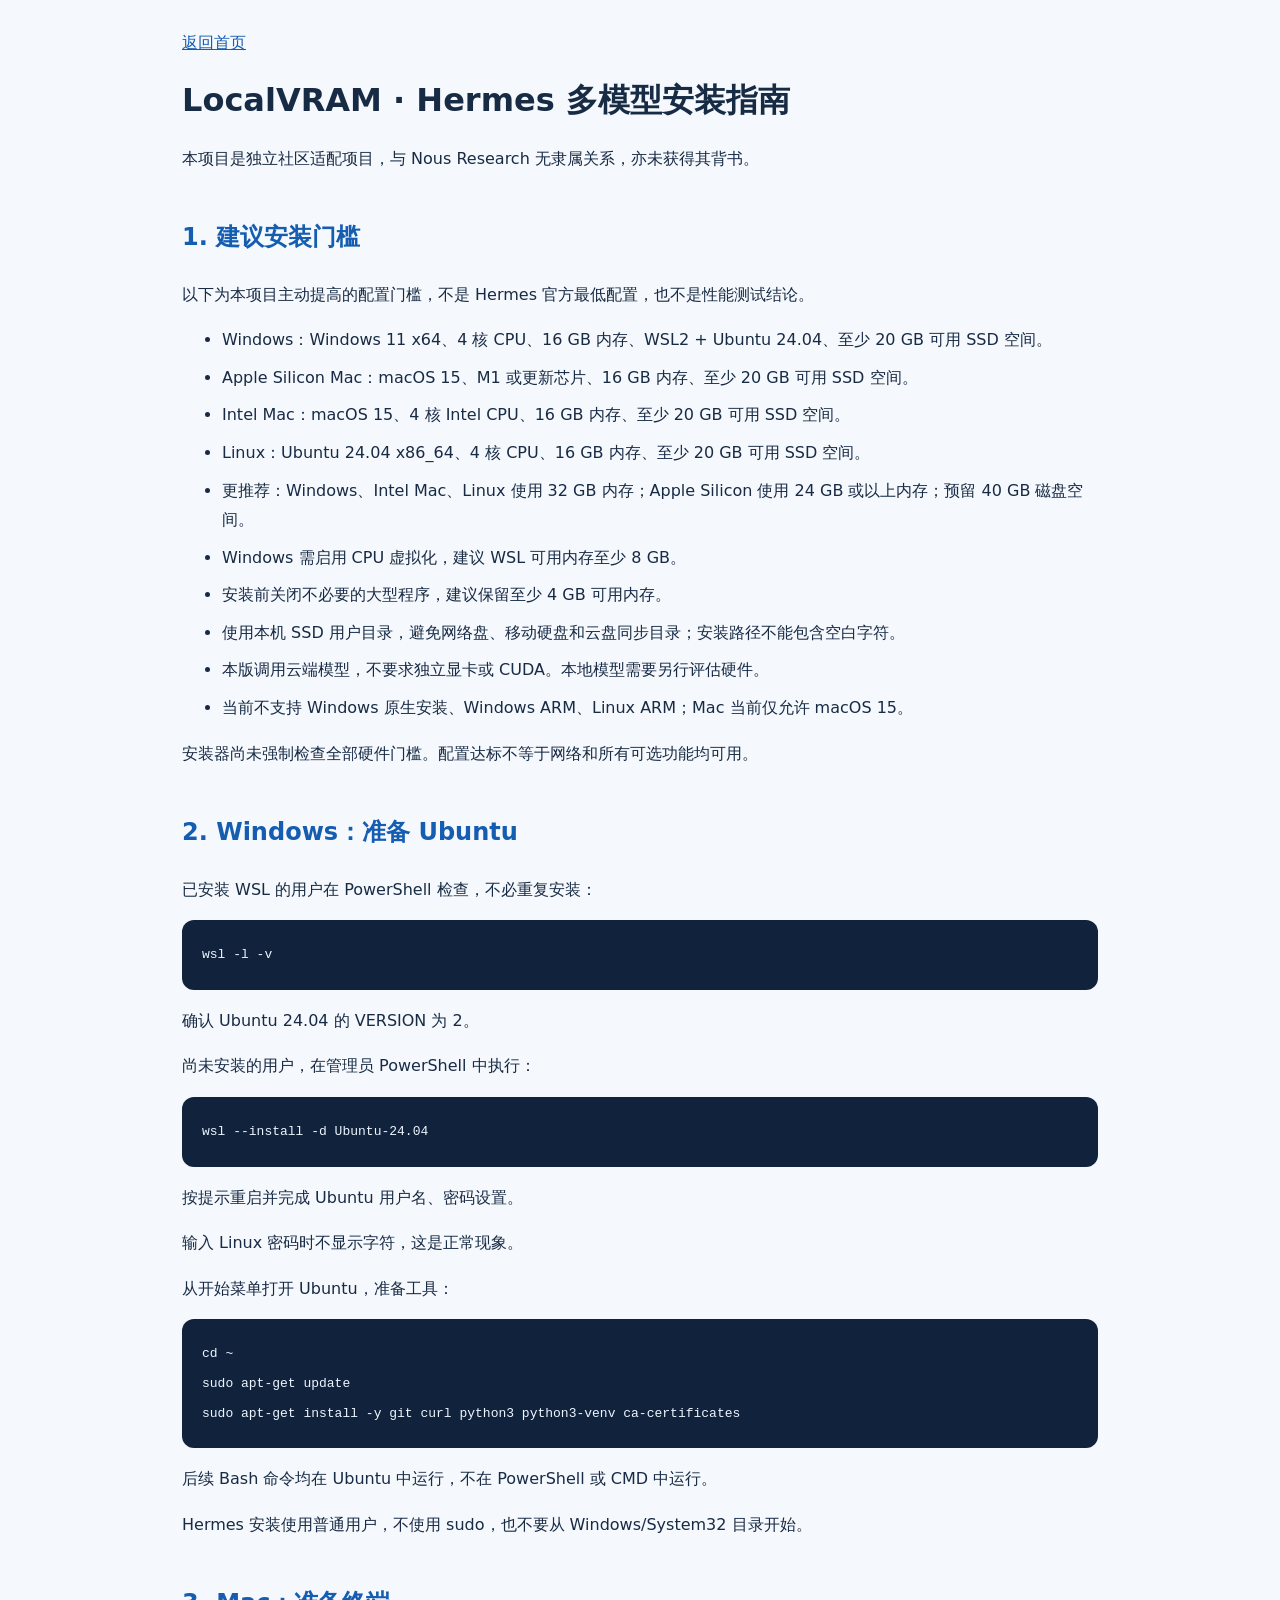
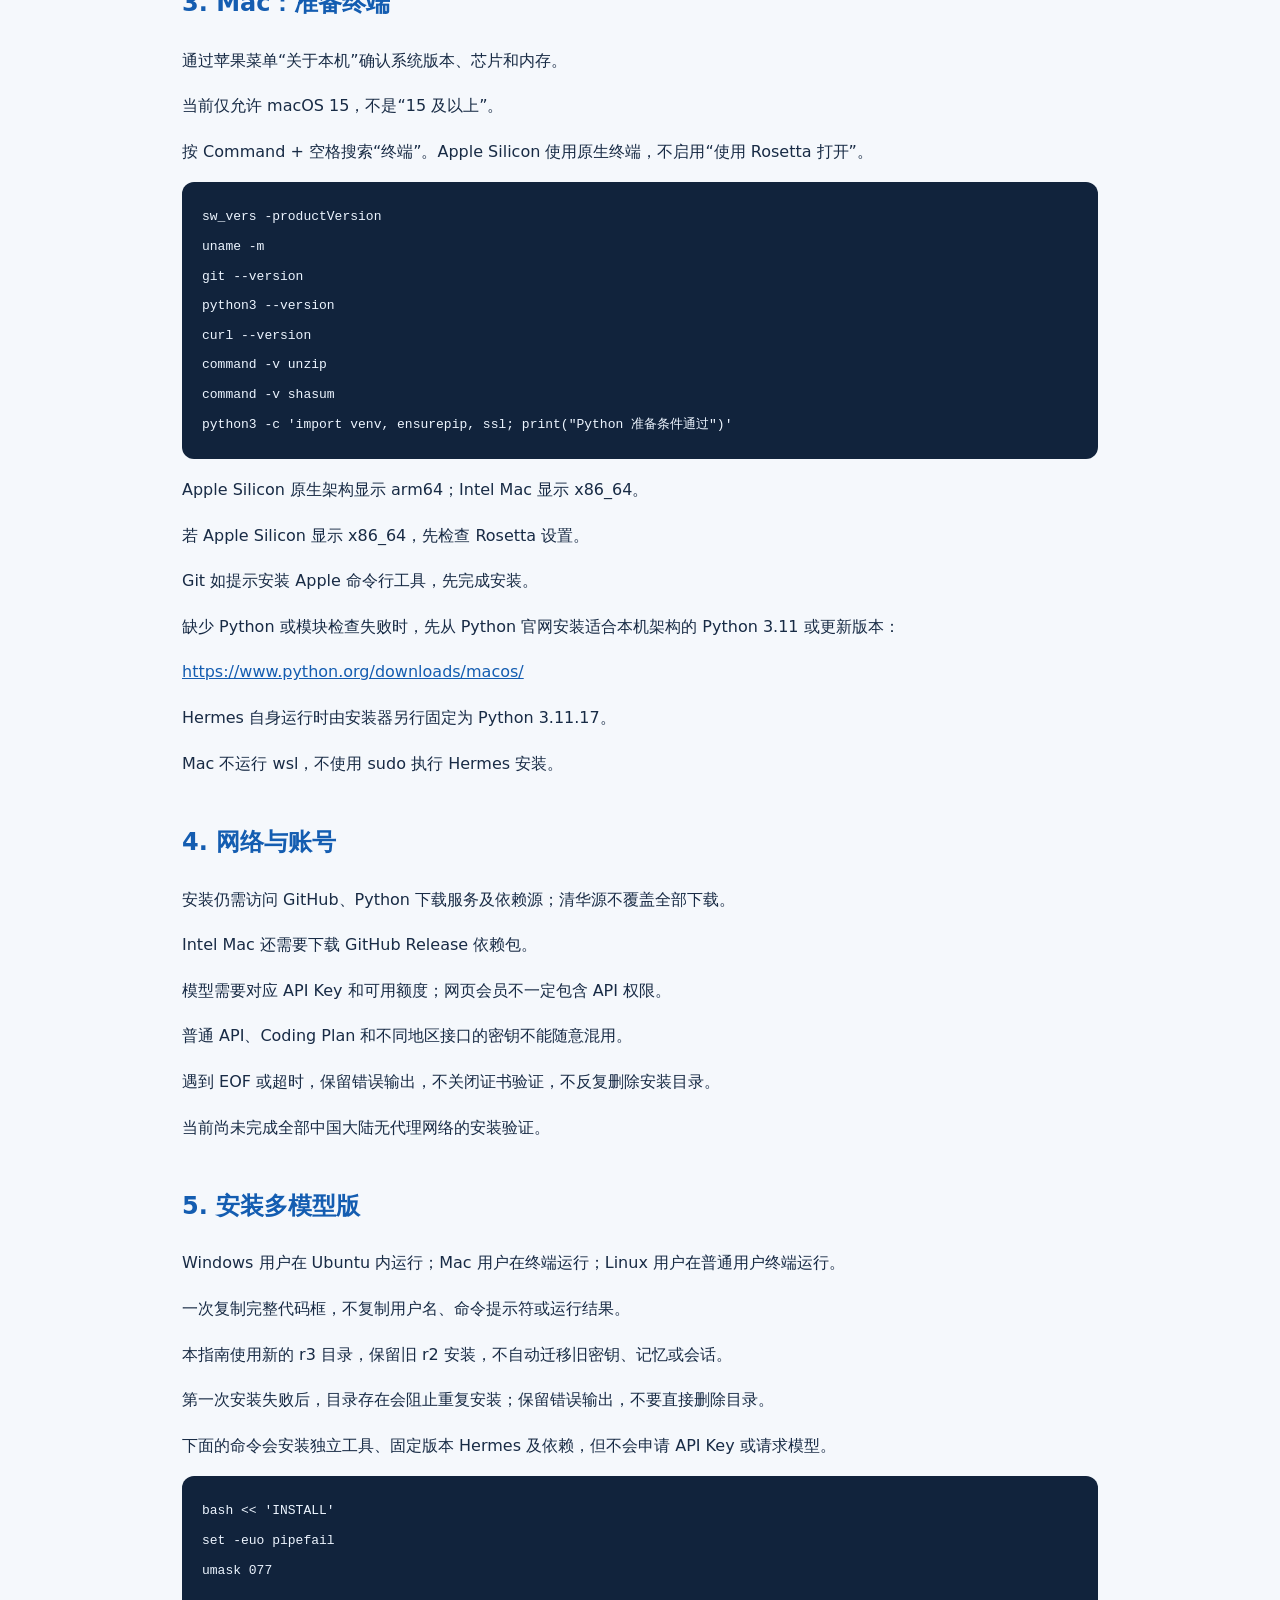
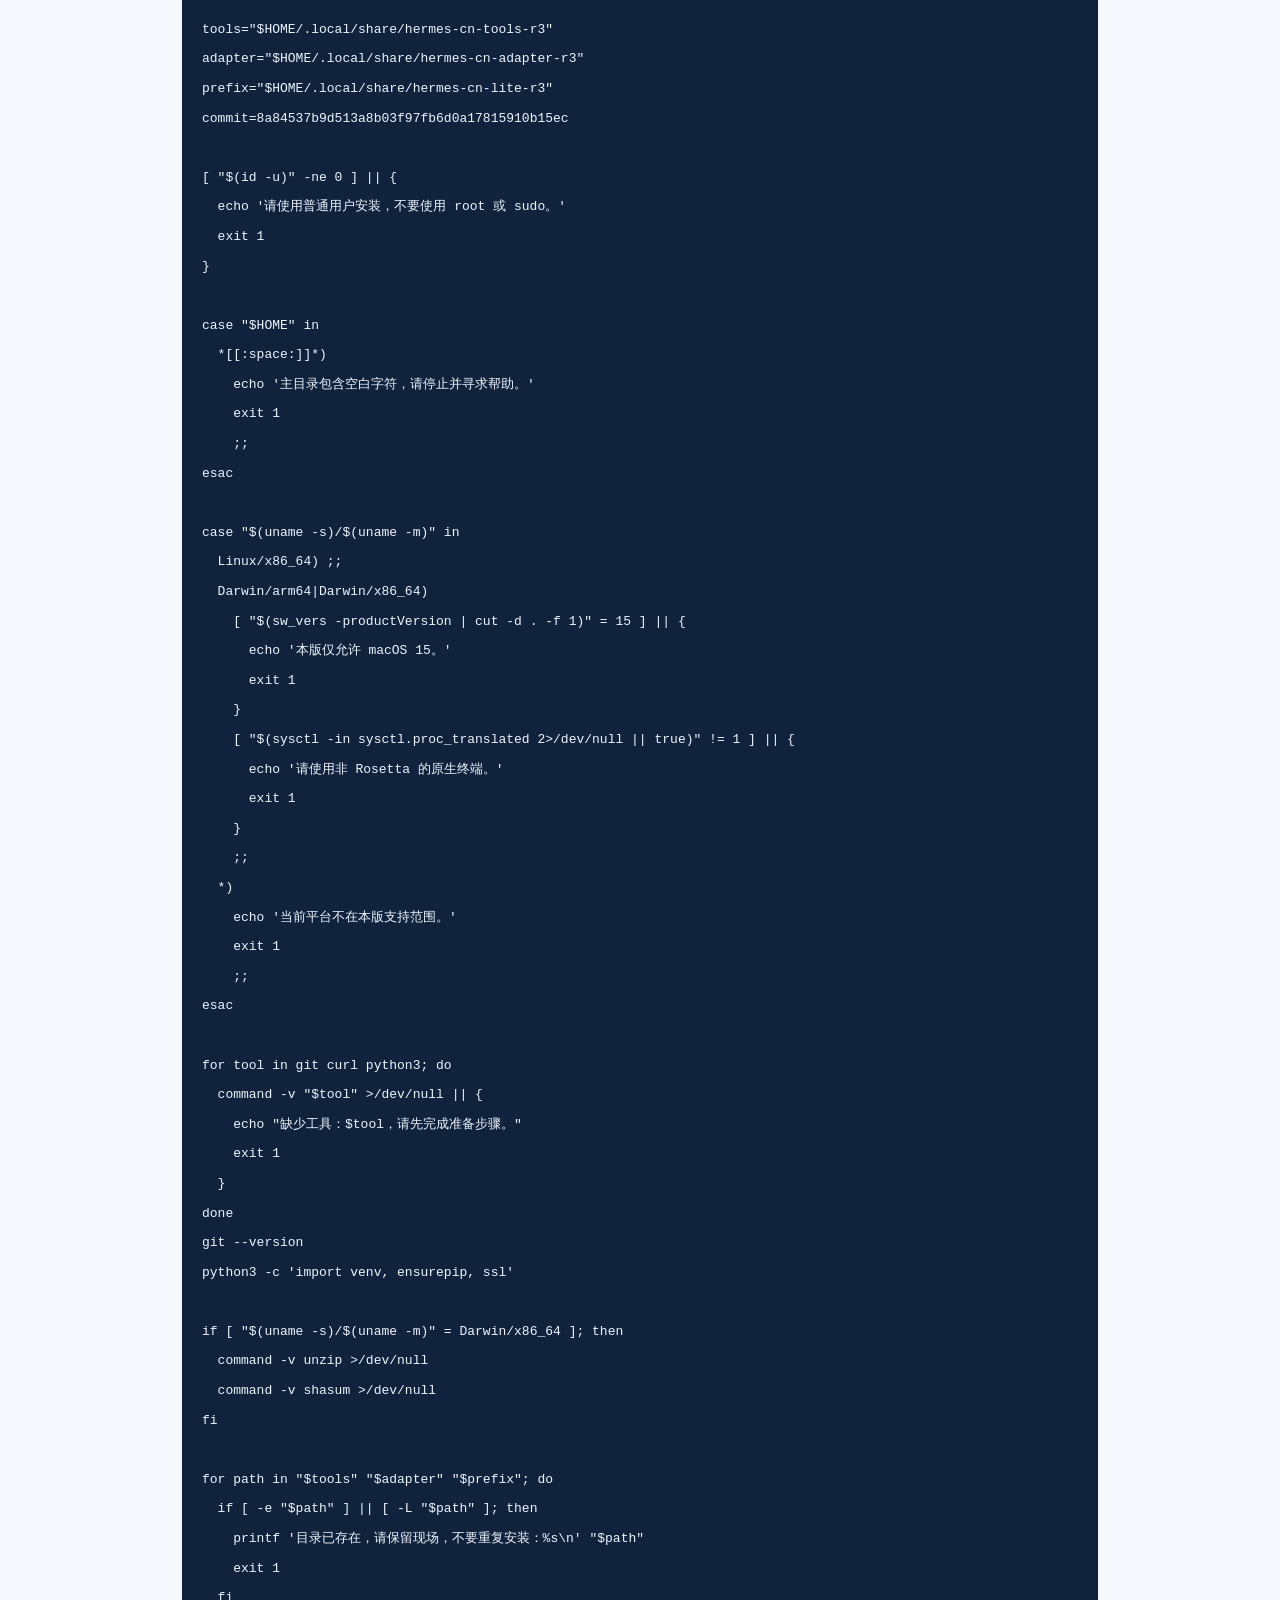
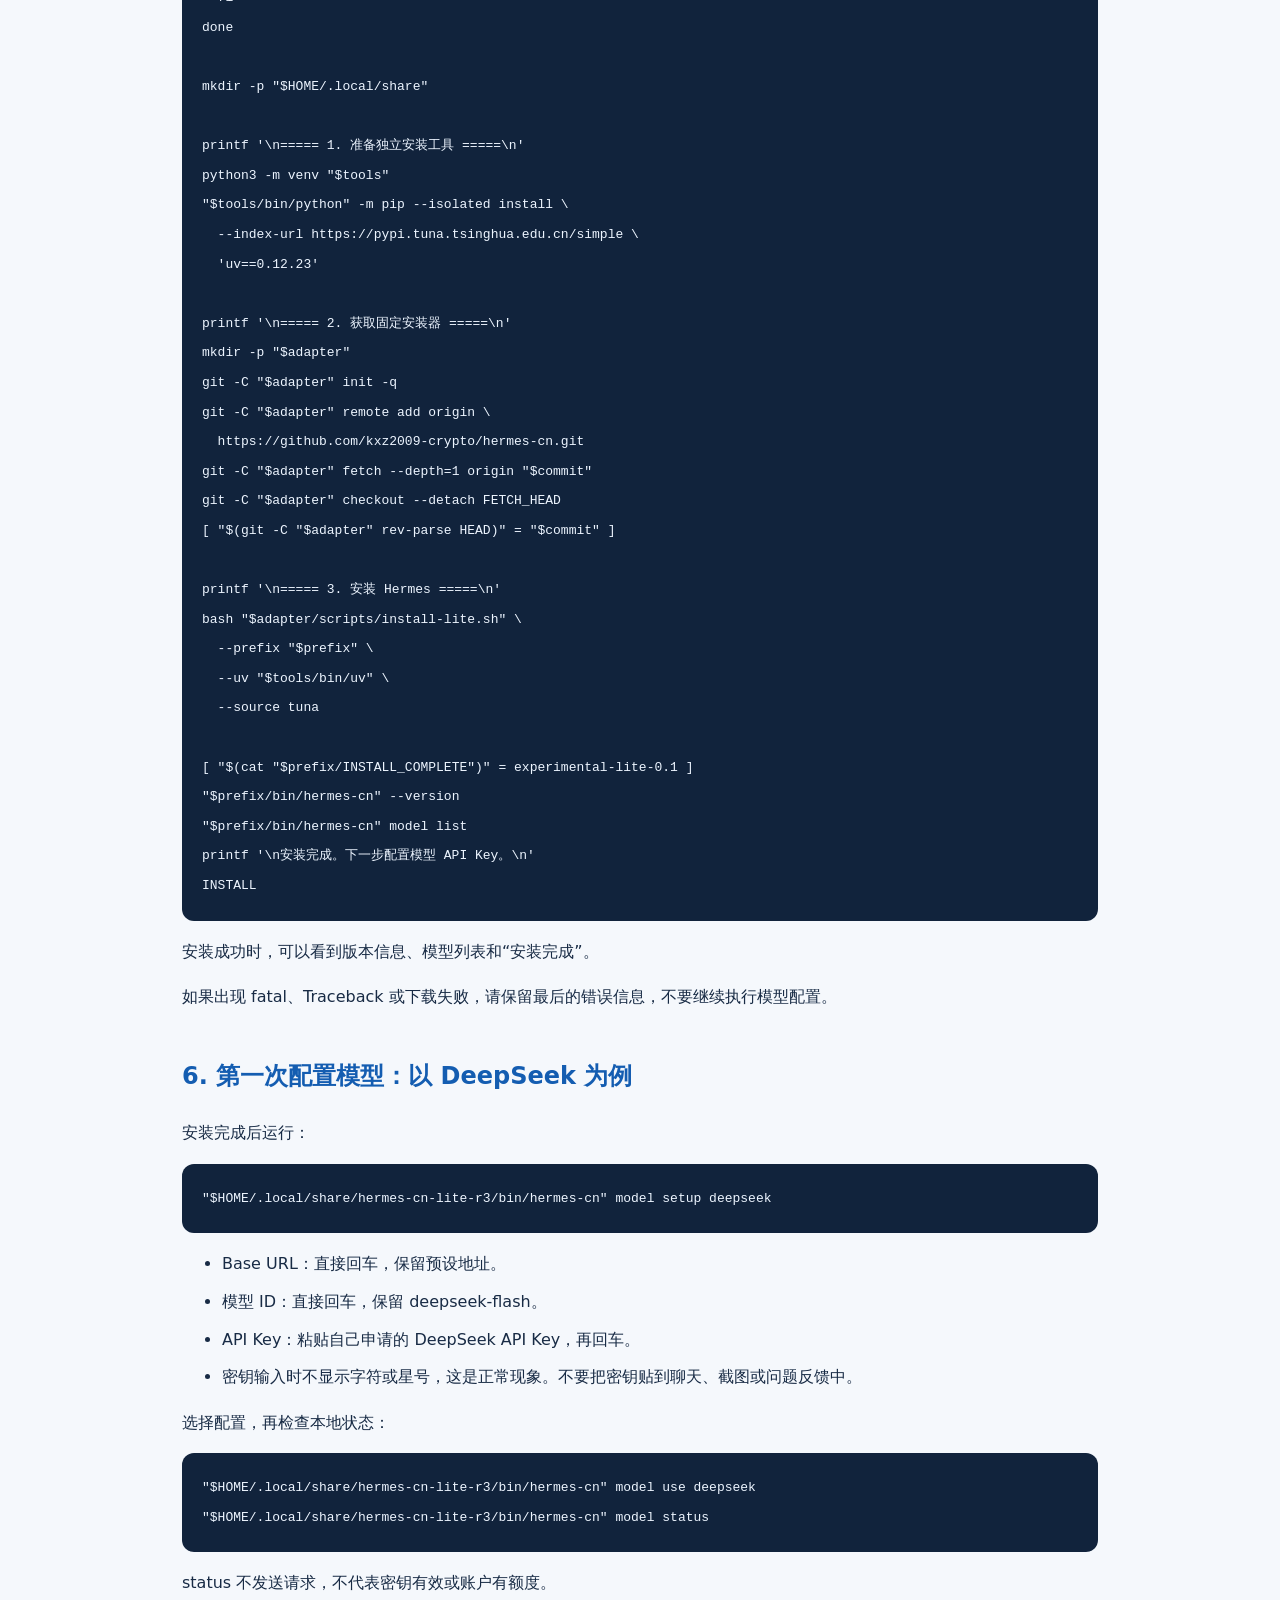
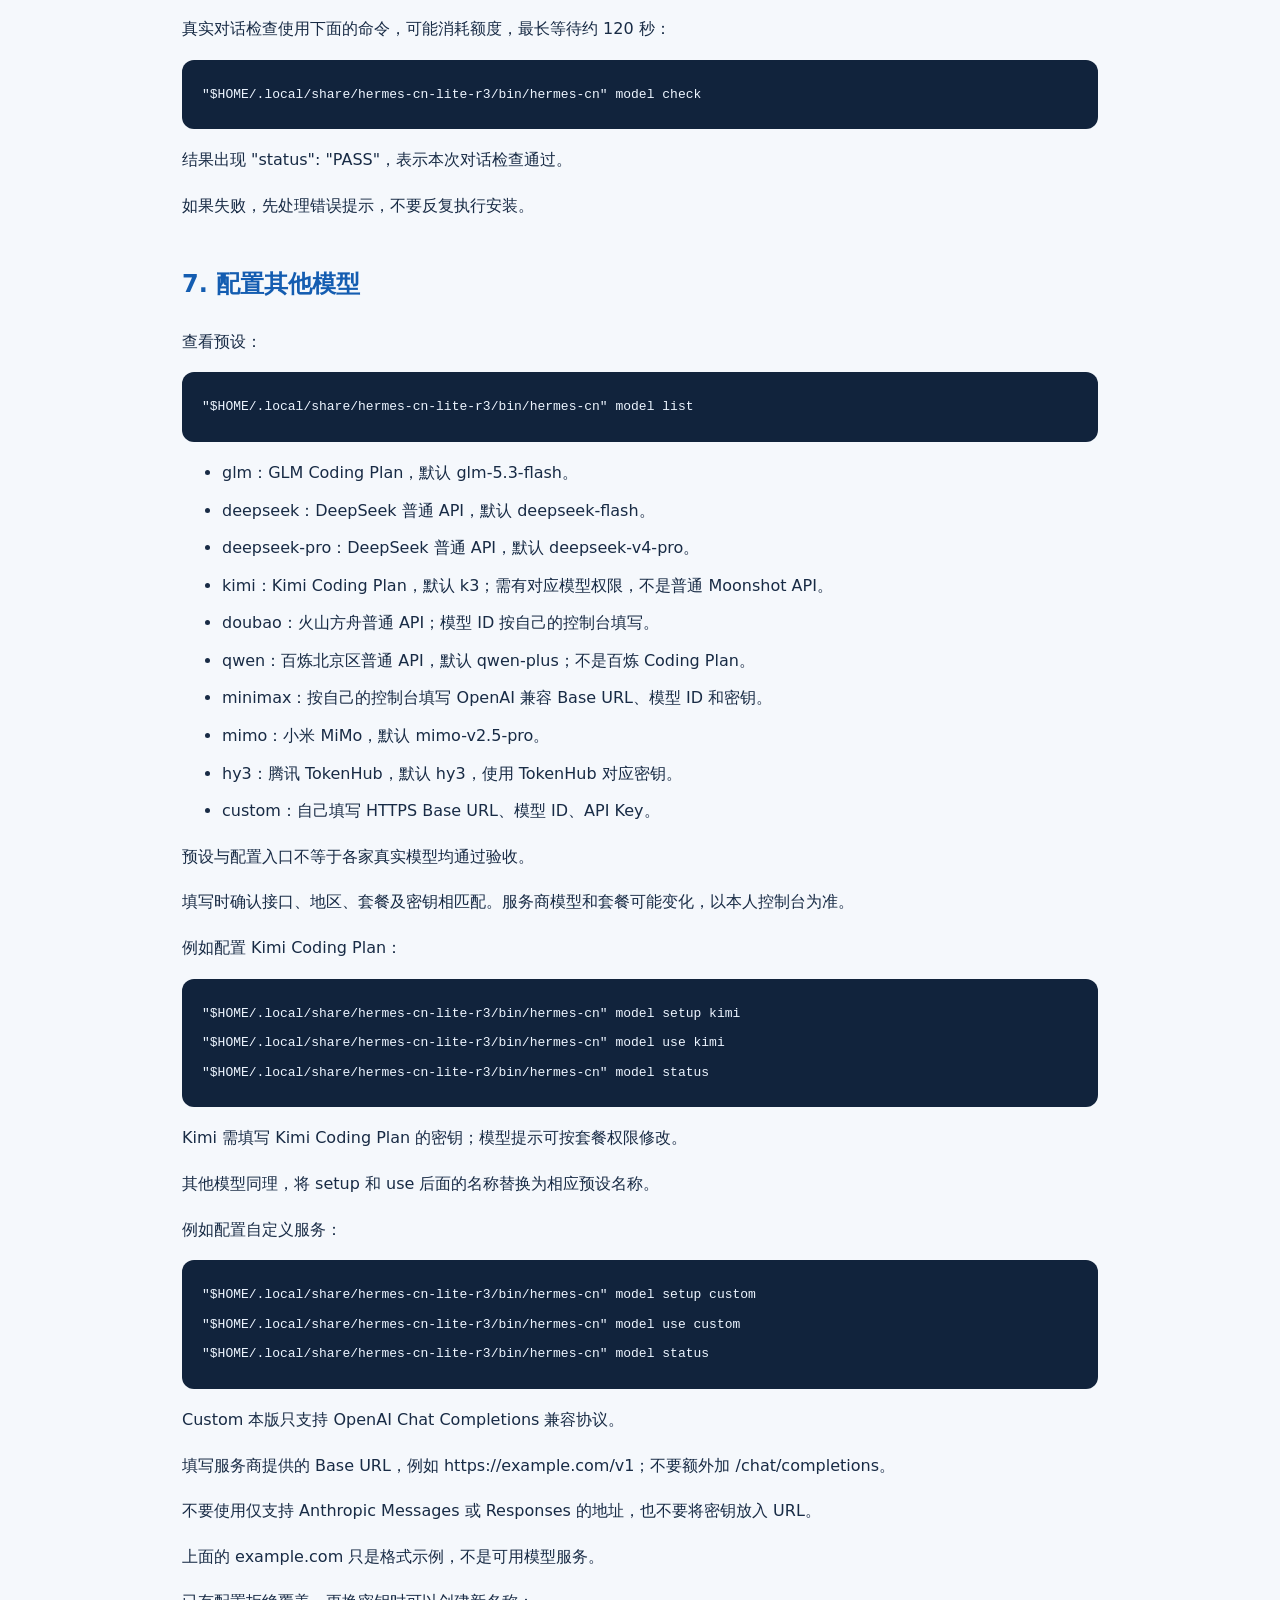
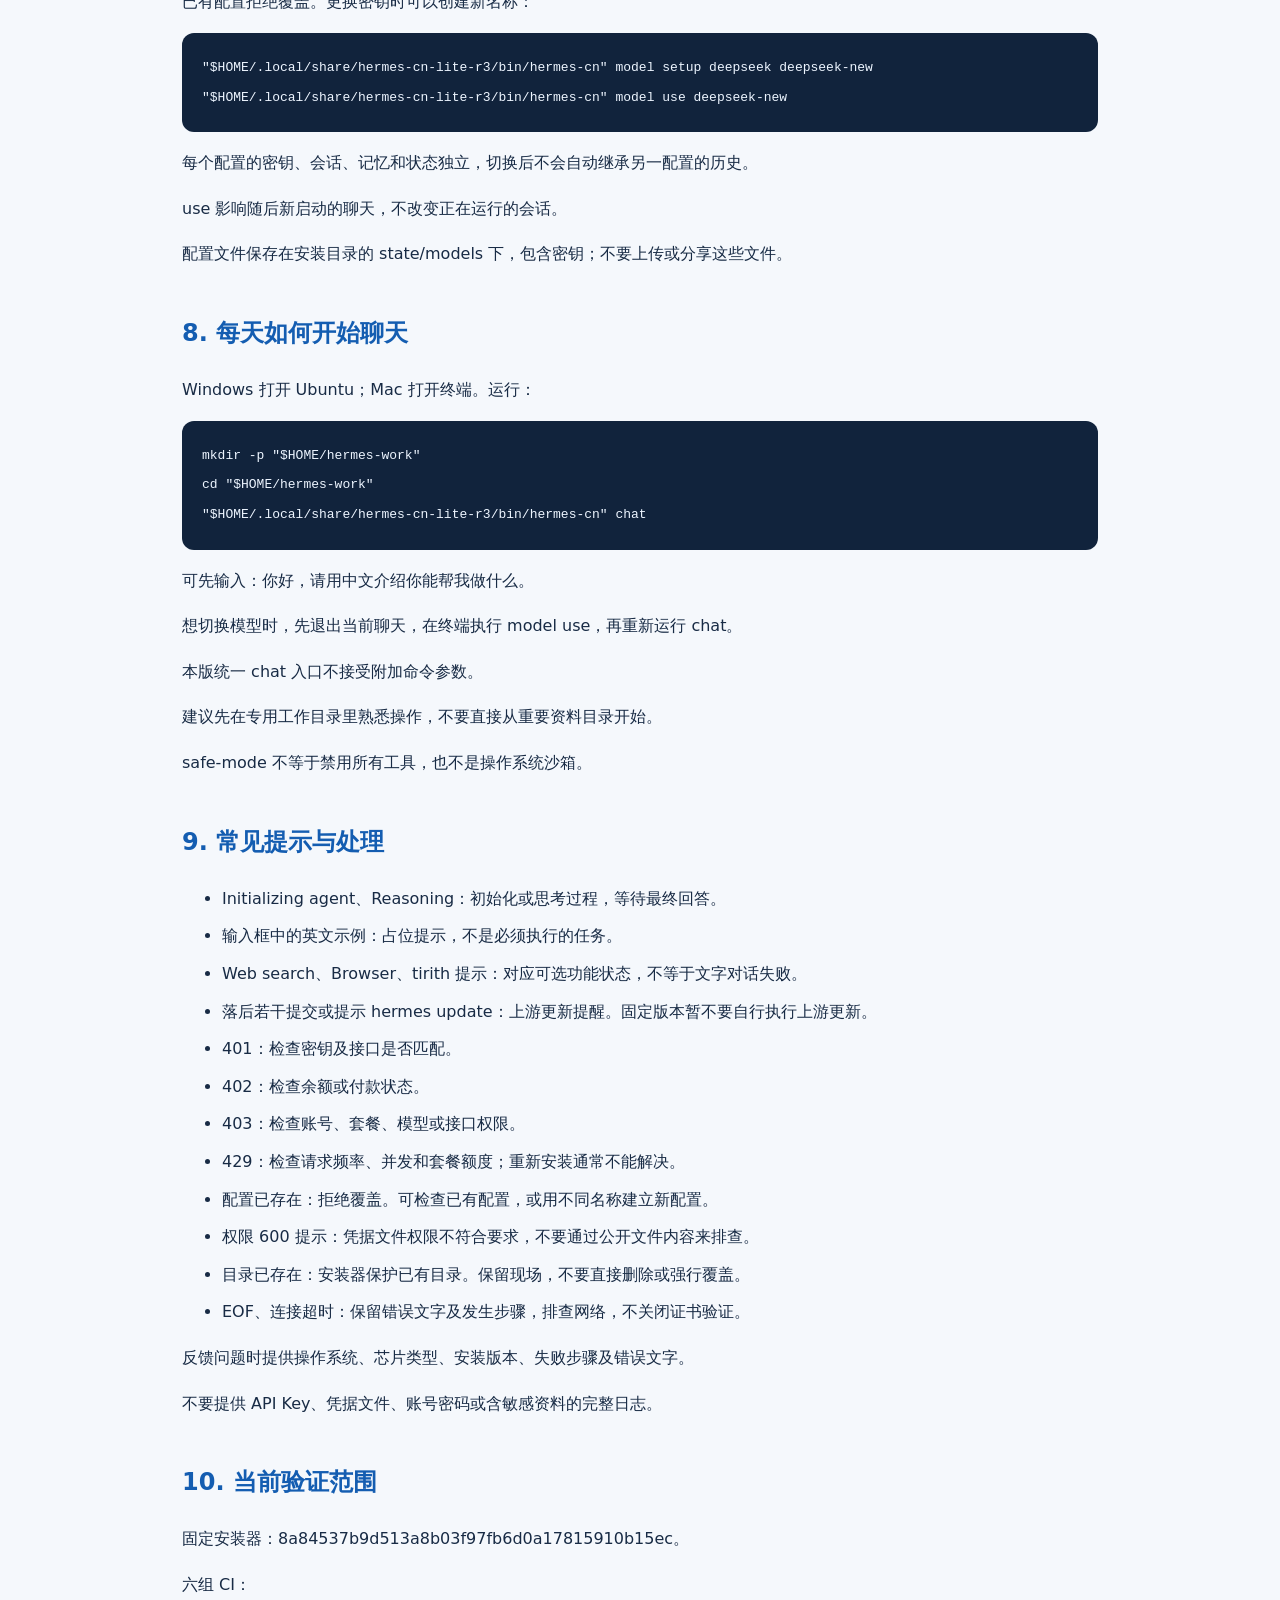
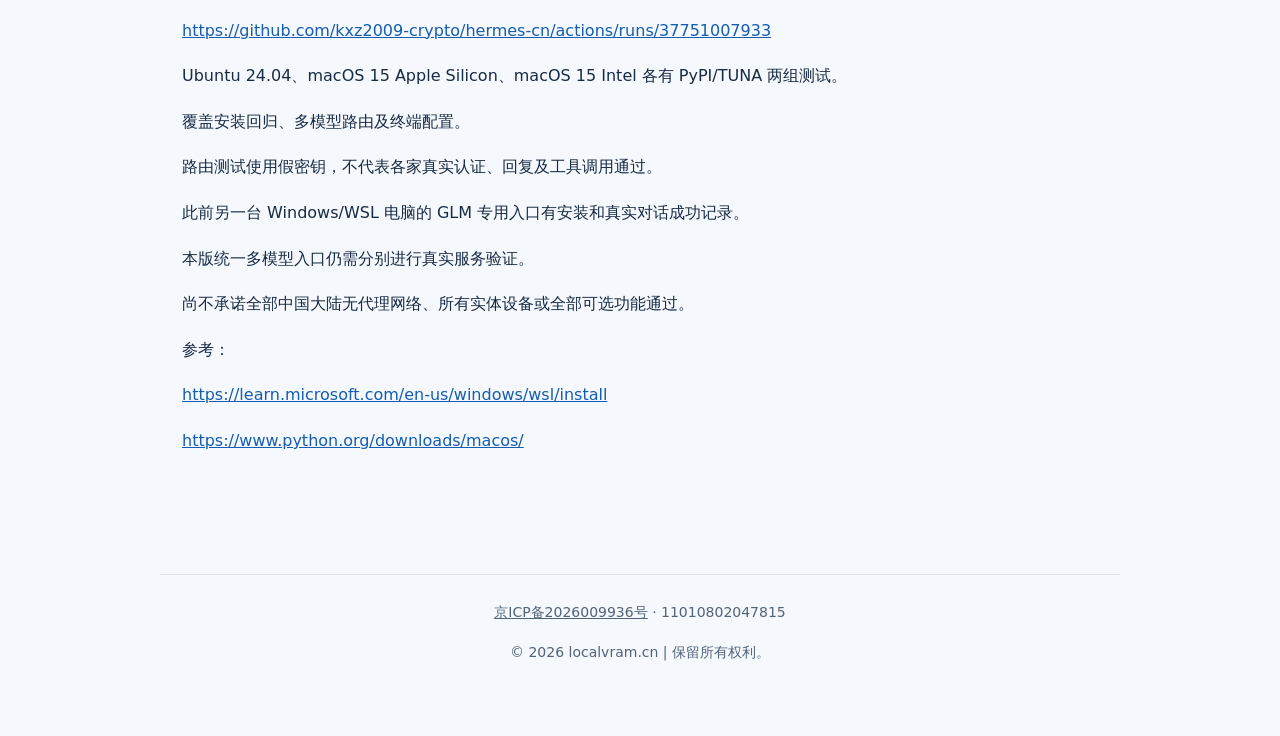
==== site/guide.html @ 0b11c1d6 "docs: remove unrelated policy link from Hermes footer" ====
<!doctype html>
<html lang="zh-CN"><head><meta charset="utf-8">
<meta name="viewport" content="width=device-width,initial-scale=1">
<meta name="robots" content="noindex,nofollow">
<title>Hermes 多模型安装指南 · LocalVRAM</title>
<style>
*{box-sizing:border-box}
body{margin:0;background:#f5f8fc;color:#182b45;font:16px/1.85 system-ui,sans-serif}
main{max-width:960px;margin:auto;padding:28px 22px 70px}
h1{font-size:32px;line-height:1.35}h2{margin-top:42px;color:#145db1}
pre{padding:20px;background:#11233c;color:#edf5ff;border-radius:12px;overflow:auto}
code{font:13px/1.65 ui-monospace,monospace}a{color:#145db1}
li{margin:8px 0}p{overflow-wrap:anywhere}
</style></head><body><main><a href="/">返回首页</a>
<h1>LocalVRAM · Hermes 多模型安装指南</h1>
<p>本项目是独立社区适配项目，与 Nous Research 无隶属关系，亦未获得其背书。</p>
<h2>1. 建议安装门槛</h2>
<p>以下为本项目主动提高的配置门槛，不是 Hermes 官方最低配置，也不是性能测试结论。</p>
<ul>
<li>Windows：Windows 11 x64、4 核 CPU、16 GB 内存、WSL2 + Ubuntu 24.04、至少 20 GB 可用 SSD 空间。</li>
<li>Apple Silicon Mac：macOS 15、M1 或更新芯片、16 GB 内存、至少 20 GB 可用 SSD 空间。</li>
<li>Intel Mac：macOS 15、4 核 Intel CPU、16 GB 内存、至少 20 GB 可用 SSD 空间。</li>
<li>Linux：Ubuntu 24.04 x86_64、4 核 CPU、16 GB 内存、至少 20 GB 可用 SSD 空间。</li>
<li>更推荐：Windows、Intel Mac、Linux 使用 32 GB 内存；Apple Silicon 使用 24 GB 或以上内存；预留 40 GB 磁盘空间。</li>
<li>Windows 需启用 CPU 虚拟化，建议 WSL 可用内存至少 8 GB。</li>
<li>安装前关闭不必要的大型程序，建议保留至少 4 GB 可用内存。</li>
<li>使用本机 SSD 用户目录，避免网络盘、移动硬盘和云盘同步目录；安装路径不能包含空白字符。</li>
<li>本版调用云端模型，不要求独立显卡或 CUDA。本地模型需要另行评估硬件。</li>
<li>当前不支持 Windows 原生安装、Windows ARM、Linux ARM；Mac 当前仅允许 macOS 15。</li>
</ul>
<p>安装器尚未强制检查全部硬件门槛。配置达标不等于网络和所有可选功能均可用。</p>
<h2>2. Windows：准备 Ubuntu</h2>
<p>已安装 WSL 的用户在 PowerShell 检查，不必重复安装：</p>
<pre><code>wsl -l -v
</code></pre>
<p>确认 Ubuntu 24.04 的 VERSION 为 2。</p>
<p>尚未安装的用户，在管理员 PowerShell 中执行：</p>
<pre><code>wsl --install -d Ubuntu-24.04
</code></pre>
<p>按提示重启并完成 Ubuntu 用户名、密码设置。</p>
<p>输入 Linux 密码时不显示字符，这是正常现象。</p>
<p>从开始菜单打开 Ubuntu，准备工具：</p>
<pre><code>cd ~
sudo apt-get update
sudo apt-get install -y git curl python3 python3-venv ca-certificates
</code></pre>
<p>后续 Bash 命令均在 Ubuntu 中运行，不在 PowerShell 或 CMD 中运行。</p>
<p>Hermes 安装使用普通用户，不使用 sudo，也不要从 Windows/System32 目录开始。</p>
<h2>3. Mac：准备终端</h2>
<p>通过苹果菜单“关于本机”确认系统版本、芯片和内存。</p>
<p>当前仅允许 macOS 15，不是“15 及以上”。</p>
<p>按 Command + 空格搜索“终端”。Apple Silicon 使用原生终端，不启用“使用 Rosetta 打开”。</p>
<pre><code>sw_vers -productVersion
uname -m
git --version
python3 --version
curl --version
command -v unzip
command -v shasum
python3 -c &#x27;import venv, ensurepip, ssl; print(&quot;Python 准备条件通过&quot;)&#x27;
</code></pre>
<p>Apple Silicon 原生架构显示 arm64；Intel Mac 显示 x86_64。</p>
<p>若 Apple Silicon 显示 x86_64，先检查 Rosetta 设置。</p>
<p>Git 如提示安装 Apple 命令行工具，先完成安装。</p>
<p>缺少 Python 或模块检查失败时，先从 Python 官网安装适合本机架构的 Python 3.11 或更新版本：</p>
<p><a href="https://www.python.org/downloads/macos/">https://www.python.org/downloads/macos/</a></p>
<p>Hermes 自身运行时由安装器另行固定为 Python 3.11.17。</p>
<p>Mac 不运行 wsl，不使用 sudo 执行 Hermes 安装。</p>
<h2>4. 网络与账号</h2>
<p>安装仍需访问 GitHub、Python 下载服务及依赖源；清华源不覆盖全部下载。</p>
<p>Intel Mac 还需要下载 GitHub Release 依赖包。</p>
<p>模型需要对应 API Key 和可用额度；网页会员不一定包含 API 权限。</p>
<p>普通 API、Coding Plan 和不同地区接口的密钥不能随意混用。</p>
<p>遇到 EOF 或超时，保留错误输出，不关闭证书验证，不反复删除安装目录。</p>
<p>当前尚未完成全部中国大陆无代理网络的安装验证。</p>
<h2>5. 安装多模型版</h2>
<p>Windows 用户在 Ubuntu 内运行；Mac 用户在终端运行；Linux 用户在普通用户终端运行。</p>
<p>一次复制完整代码框，不复制用户名、命令提示符或运行结果。</p>
<p>本指南使用新的 r3 目录，保留旧 r2 安装，不自动迁移旧密钥、记忆或会话。</p>
<p>第一次安装失败后，目录存在会阻止重复安装；保留错误输出，不要直接删除目录。</p>
<p>下面的命令会安装独立工具、固定版本 Hermes 及依赖，但不会申请 API Key 或请求模型。</p>
<pre><code>bash &lt;&lt; &#x27;INSTALL&#x27;
set -euo pipefail
umask 077

tools=&quot;$HOME/.local/share/hermes-cn-tools-r3&quot;
adapter=&quot;$HOME/.local/share/hermes-cn-adapter-r3&quot;
prefix=&quot;$HOME/.local/share/hermes-cn-lite-r3&quot;
commit=8a84537b9d513a8b03f97fb6d0a17815910b15ec

[ &quot;$(id -u)&quot; -ne 0 ] || {
  echo &#x27;请使用普通用户安装，不要使用 root 或 sudo。&#x27;
  exit 1
}

case &quot;$HOME&quot; in
  *[[:space:]]*)
    echo &#x27;主目录包含空白字符，请停止并寻求帮助。&#x27;
    exit 1
    ;;
esac

case &quot;$(uname -s)/$(uname -m)&quot; in
  Linux/x86_64) ;;
  Darwin/arm64|Darwin/x86_64)
    [ &quot;$(sw_vers -productVersion | cut -d . -f 1)&quot; = 15 ] || {
      echo &#x27;本版仅允许 macOS 15。&#x27;
      exit 1
    }
    [ &quot;$(sysctl -in sysctl.proc_translated 2&gt;/dev/null || true)&quot; != 1 ] || {
      echo &#x27;请使用非 Rosetta 的原生终端。&#x27;
      exit 1
    }
    ;;
  *)
    echo &#x27;当前平台不在本版支持范围。&#x27;
    exit 1
    ;;
esac

for tool in git curl python3; do
  command -v &quot;$tool&quot; &gt;/dev/null || {
    echo &quot;缺少工具：$tool，请先完成准备步骤。&quot;
    exit 1
  }
done
git --version
python3 -c &#x27;import venv, ensurepip, ssl&#x27;

if [ &quot;$(uname -s)/$(uname -m)&quot; = Darwin/x86_64 ]; then
  command -v unzip &gt;/dev/null
  command -v shasum &gt;/dev/null
fi

for path in &quot;$tools&quot; &quot;$adapter&quot; &quot;$prefix&quot;; do
  if [ -e &quot;$path&quot; ] || [ -L &quot;$path&quot; ]; then
    printf &#x27;目录已存在，请保留现场，不要重复安装：%s\n&#x27; &quot;$path&quot;
    exit 1
  fi
done

mkdir -p &quot;$HOME/.local/share&quot;

printf &#x27;\n===== 1. 准备独立安装工具 =====\n&#x27;
python3 -m venv &quot;$tools&quot;
&quot;$tools/bin/python&quot; -m pip --isolated install \
  --index-url https://pypi.tuna.tsinghua.edu.cn/simple \
  &#x27;uv==0.12.23&#x27;

printf &#x27;\n===== 2. 获取固定安装器 =====\n&#x27;
mkdir -p &quot;$adapter&quot;
git -C &quot;$adapter&quot; init -q
git -C &quot;$adapter&quot; remote add origin \
  https://github.com/kxz2009-crypto/hermes-cn.git
git -C &quot;$adapter&quot; fetch --depth=1 origin &quot;$commit&quot;
git -C &quot;$adapter&quot; checkout --detach FETCH_HEAD
[ &quot;$(git -C &quot;$adapter&quot; rev-parse HEAD)&quot; = &quot;$commit&quot; ]

printf &#x27;\n===== 3. 安装 Hermes =====\n&#x27;
bash &quot;$adapter/scripts/install-lite.sh&quot; \
  --prefix &quot;$prefix&quot; \
  --uv &quot;$tools/bin/uv&quot; \
  --source tuna

[ &quot;$(cat &quot;$prefix/INSTALL_COMPLETE&quot;)&quot; = experimental-lite-0.1 ]
&quot;$prefix/bin/hermes-cn&quot; --version
&quot;$prefix/bin/hermes-cn&quot; model list
printf &#x27;\n安装完成。下一步配置模型 API Key。\n&#x27;
INSTALL
</code></pre>
<p>安装成功时，可以看到版本信息、模型列表和“安装完成”。</p>
<p>如果出现 fatal、Traceback 或下载失败，请保留最后的错误信息，不要继续执行模型配置。</p>
<h2>6. 第一次配置模型：以 DeepSeek 为例</h2>
<p>安装完成后运行：</p>
<pre><code>&quot;$HOME/.local/share/hermes-cn-lite-r3/bin/hermes-cn&quot; model setup deepseek
</code></pre>
<ul>
<li>Base URL：直接回车，保留预设地址。</li>
<li>模型 ID：直接回车，保留 deepseek-flash。</li>
<li>API Key：粘贴自己申请的 DeepSeek API Key，再回车。</li>
<li>密钥输入时不显示字符或星号，这是正常现象。不要把密钥贴到聊天、截图或问题反馈中。</li>
</ul>
<p>选择配置，再检查本地状态：</p>
<pre><code>&quot;$HOME/.local/share/hermes-cn-lite-r3/bin/hermes-cn&quot; model use deepseek
&quot;$HOME/.local/share/hermes-cn-lite-r3/bin/hermes-cn&quot; model status
</code></pre>
<p>status 不发送请求，不代表密钥有效或账户有额度。</p>
<p>真实对话检查使用下面的命令，可能消耗额度，最长等待约 120 秒：</p>
<pre><code>&quot;$HOME/.local/share/hermes-cn-lite-r3/bin/hermes-cn&quot; model check
</code></pre>
<p>结果出现 &quot;status&quot;: &quot;PASS&quot;，表示本次对话检查通过。</p>
<p>如果失败，先处理错误提示，不要反复执行安装。</p>
<h2>7. 配置其他模型</h2>
<p>查看预设：</p>
<pre><code>&quot;$HOME/.local/share/hermes-cn-lite-r3/bin/hermes-cn&quot; model list
</code></pre>
<ul>
<li>glm：GLM Coding Plan，默认 glm-5.3-flash。</li>
<li>deepseek：DeepSeek 普通 API，默认 deepseek-flash。</li>
<li>deepseek-pro：DeepSeek 普通 API，默认 deepseek-v4-pro。</li>
<li>kimi：Kimi Coding Plan，默认 k3；需有对应模型权限，不是普通 Moonshot API。</li>
<li>doubao：火山方舟普通 API；模型 ID 按自己的控制台填写。</li>
<li>qwen：百炼北京区普通 API，默认 qwen-plus；不是百炼 Coding Plan。</li>
<li>minimax：按自己的控制台填写 OpenAI 兼容 Base URL、模型 ID 和密钥。</li>
<li>mimo：小米 MiMo，默认 mimo-v2.5-pro。</li>
<li>hy3：腾讯 TokenHub，默认 hy3，使用 TokenHub 对应密钥。</li>
<li>custom：自己填写 HTTPS Base URL、模型 ID、API Key。</li>
</ul>
<p>预设与配置入口不等于各家真实模型均通过验收。</p>
<p>填写时确认接口、地区、套餐及密钥相匹配。服务商模型和套餐可能变化，以本人控制台为准。</p>
<p>例如配置 Kimi Coding Plan：</p>
<pre><code>&quot;$HOME/.local/share/hermes-cn-lite-r3/bin/hermes-cn&quot; model setup kimi
&quot;$HOME/.local/share/hermes-cn-lite-r3/bin/hermes-cn&quot; model use kimi
&quot;$HOME/.local/share/hermes-cn-lite-r3/bin/hermes-cn&quot; model status
</code></pre>
<p>Kimi 需填写 Kimi Coding Plan 的密钥；模型提示可按套餐权限修改。</p>
<p>其他模型同理，将 setup 和 use 后面的名称替换为相应预设名称。</p>
<p>例如配置自定义服务：</p>
<pre><code>&quot;$HOME/.local/share/hermes-cn-lite-r3/bin/hermes-cn&quot; model setup custom
&quot;$HOME/.local/share/hermes-cn-lite-r3/bin/hermes-cn&quot; model use custom
&quot;$HOME/.local/share/hermes-cn-lite-r3/bin/hermes-cn&quot; model status
</code></pre>
<p>Custom 本版只支持 OpenAI Chat Completions 兼容协议。</p>
<p>填写服务商提供的 Base URL，例如 https://example.com/v1；不要额外加 /chat/completions。</p>
<p>不要使用仅支持 Anthropic Messages 或 Responses 的地址，也不要将密钥放入 URL。</p>
<p>上面的 example.com 只是格式示例，不是可用模型服务。</p>
<p>已有配置拒绝覆盖。更换密钥时可以创建新名称：</p>
<pre><code>&quot;$HOME/.local/share/hermes-cn-lite-r3/bin/hermes-cn&quot; model setup deepseek deepseek-new
&quot;$HOME/.local/share/hermes-cn-lite-r3/bin/hermes-cn&quot; model use deepseek-new
</code></pre>
<p>每个配置的密钥、会话、记忆和状态独立，切换后不会自动继承另一配置的历史。</p>
<p>use 影响随后新启动的聊天，不改变正在运行的会话。</p>
<p>配置文件保存在安装目录的 state/models 下，包含密钥；不要上传或分享这些文件。</p>
<h2>8. 每天如何开始聊天</h2>
<p>Windows 打开 Ubuntu；Mac 打开终端。运行：</p>
<pre><code>mkdir -p &quot;$HOME/hermes-work&quot;
cd &quot;$HOME/hermes-work&quot;
&quot;$HOME/.local/share/hermes-cn-lite-r3/bin/hermes-cn&quot; chat
</code></pre>
<p>可先输入：你好，请用中文介绍你能帮我做什么。</p>
<p>想切换模型时，先退出当前聊天，在终端执行 model use，再重新运行 chat。</p>
<p>本版统一 chat 入口不接受附加命令参数。</p>
<p>建议先在专用工作目录里熟悉操作，不要直接从重要资料目录开始。</p>
<p>safe-mode 不等于禁用所有工具，也不是操作系统沙箱。</p>
<h2>9. 常见提示与处理</h2>
<ul>
<li>Initializing agent、Reasoning：初始化或思考过程，等待最终回答。</li>
<li>输入框中的英文示例：占位提示，不是必须执行的任务。</li>
<li>Web search、Browser、tirith 提示：对应可选功能状态，不等于文字对话失败。</li>
<li>落后若干提交或提示 hermes update：上游更新提醒。固定版本暂不要自行执行上游更新。</li>
<li>401：检查密钥及接口是否匹配。</li>
<li>402：检查余额或付款状态。</li>
<li>403：检查账号、套餐、模型或接口权限。</li>
<li>429：检查请求频率、并发和套餐额度；重新安装通常不能解决。</li>
<li>配置已存在：拒绝覆盖。可检查已有配置，或用不同名称建立新配置。</li>
<li>权限 600 提示：凭据文件权限不符合要求，不要通过公开文件内容来排查。</li>
<li>目录已存在：安装器保护已有目录。保留现场，不要直接删除或强行覆盖。</li>
<li>EOF、连接超时：保留错误文字及发生步骤，排查网络，不关闭证书验证。</li>
</ul>
<p>反馈问题时提供操作系统、芯片类型、安装版本、失败步骤及错误文字。</p>
<p>不要提供 API Key、凭据文件、账号密码或含敏感资料的完整日志。</p>
<h2>10. 当前验证范围</h2>
<p>固定安装器：8a84537b9d513a8b03f97fb6d0a17815910b15ec。</p>
<p>六组 CI：</p>
<p><a href="https://github.com/kxz2009-crypto/hermes-cn/actions/runs/37751007933">https://github.com/kxz2009-crypto/hermes-cn/actions/runs/37751007933</a></p>
<p>Ubuntu 24.04、macOS 15 Apple Silicon、macOS 15 Intel 各有 PyPI/TUNA 两组测试。</p>
<p>覆盖安装回归、多模型路由及终端配置。</p>
<p>路由测试使用假密钥，不代表各家真实认证、回复及工具调用通过。</p>
<p>此前另一台 Windows/WSL 电脑的 GLM 专用入口有安装和真实对话成功记录。</p>
<p>本版统一多模型入口仍需分别进行真实服务验证。</p>
<p>尚不承诺全部中国大陆无代理网络、所有实体设备或全部可选功能通过。</p>
<p>参考：</p>
<p><a href="https://learn.microsoft.com/en-us/windows/wsl/install">https://learn.microsoft.com/en-us/windows/wsl/install</a></p>
<p><a href="https://www.python.org/downloads/macos/">https://www.python.org/downloads/macos/</a></p>
</main><footer class="localvram-legal-footer" style="max-width:960px;margin:32px auto;padding:24px 22px;border-top:1px solid #dce5ef;text-align:center;font-size:14px;line-height:1.9;color:#52647a">
  <a href="https://beian.miit.gov.cn/" target="_blank" rel="noopener noreferrer" style="color:inherit">京ICP备2026009936号</a>
  <span aria-hidden="true"> · </span>
  <span>11010802047815</span>
  <p>© 2026 localvram.cn | 保留所有权利。</p>
</footer>

</body></html>
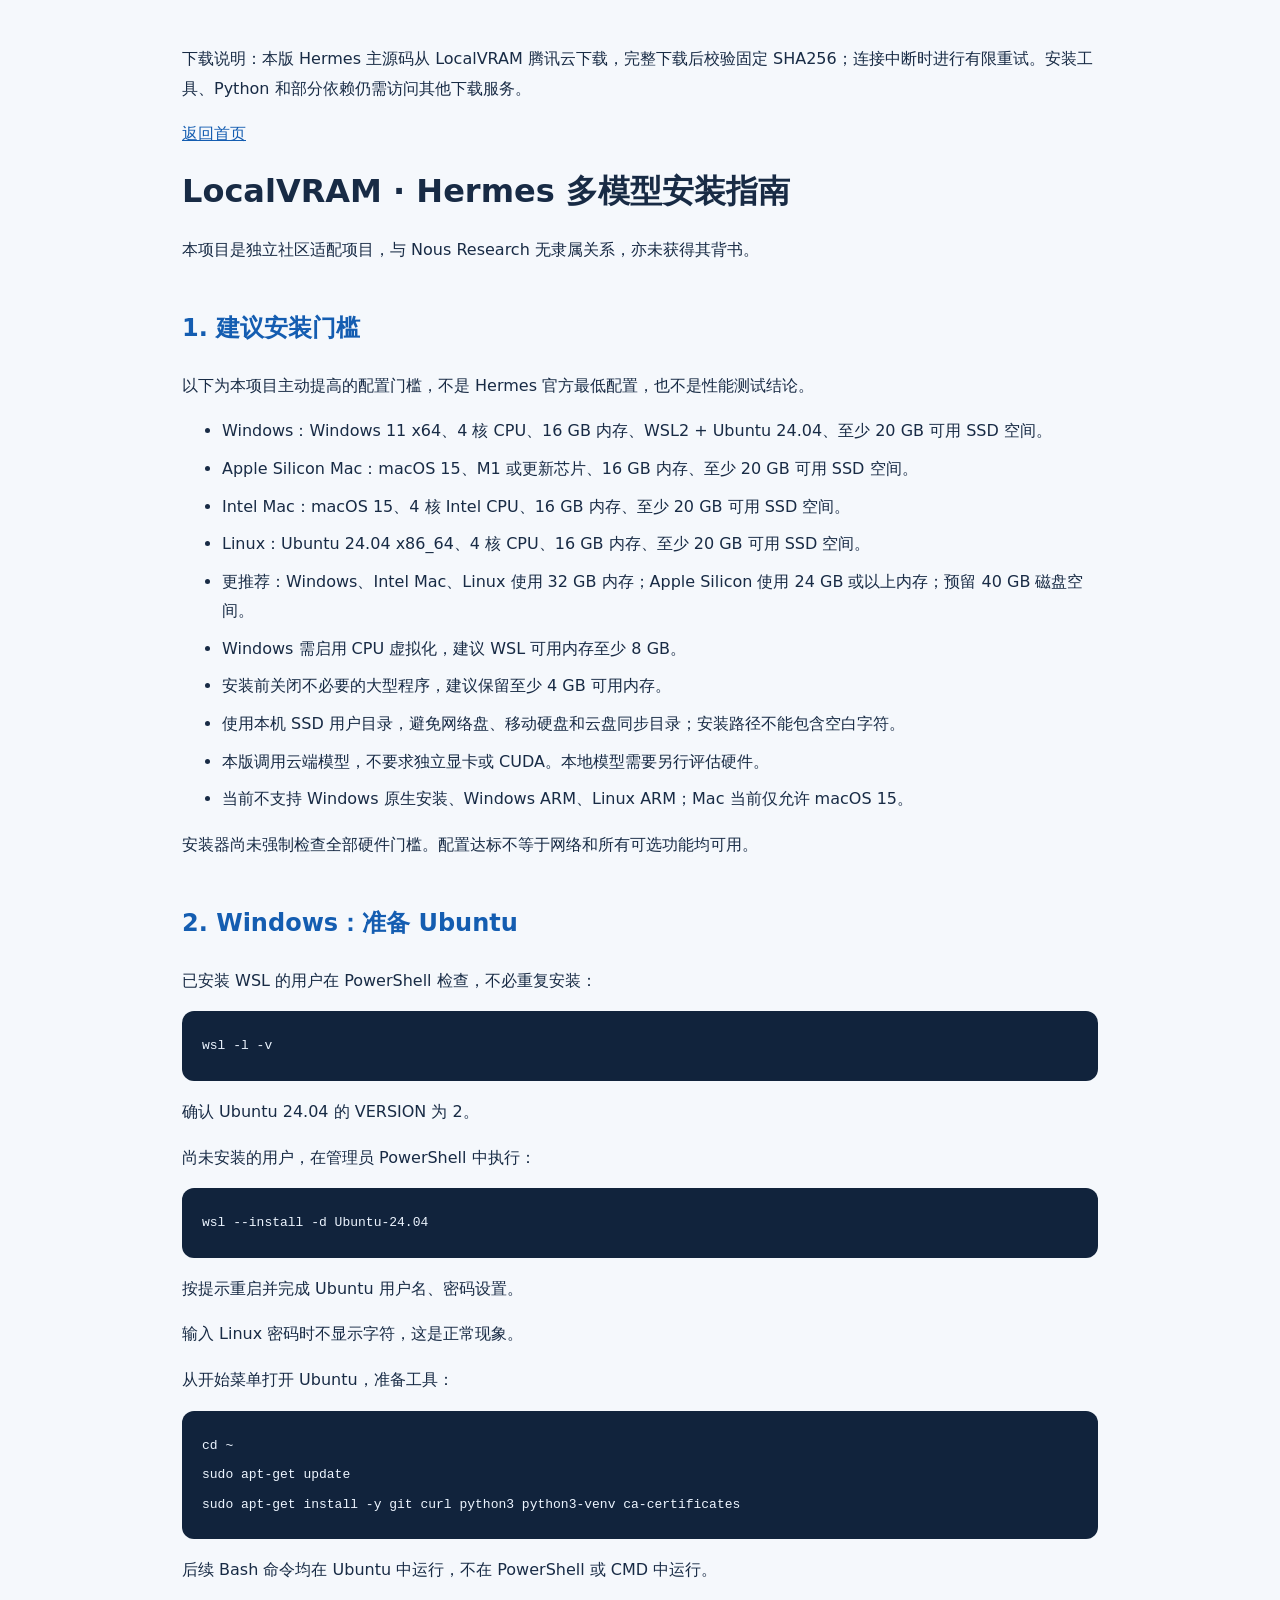
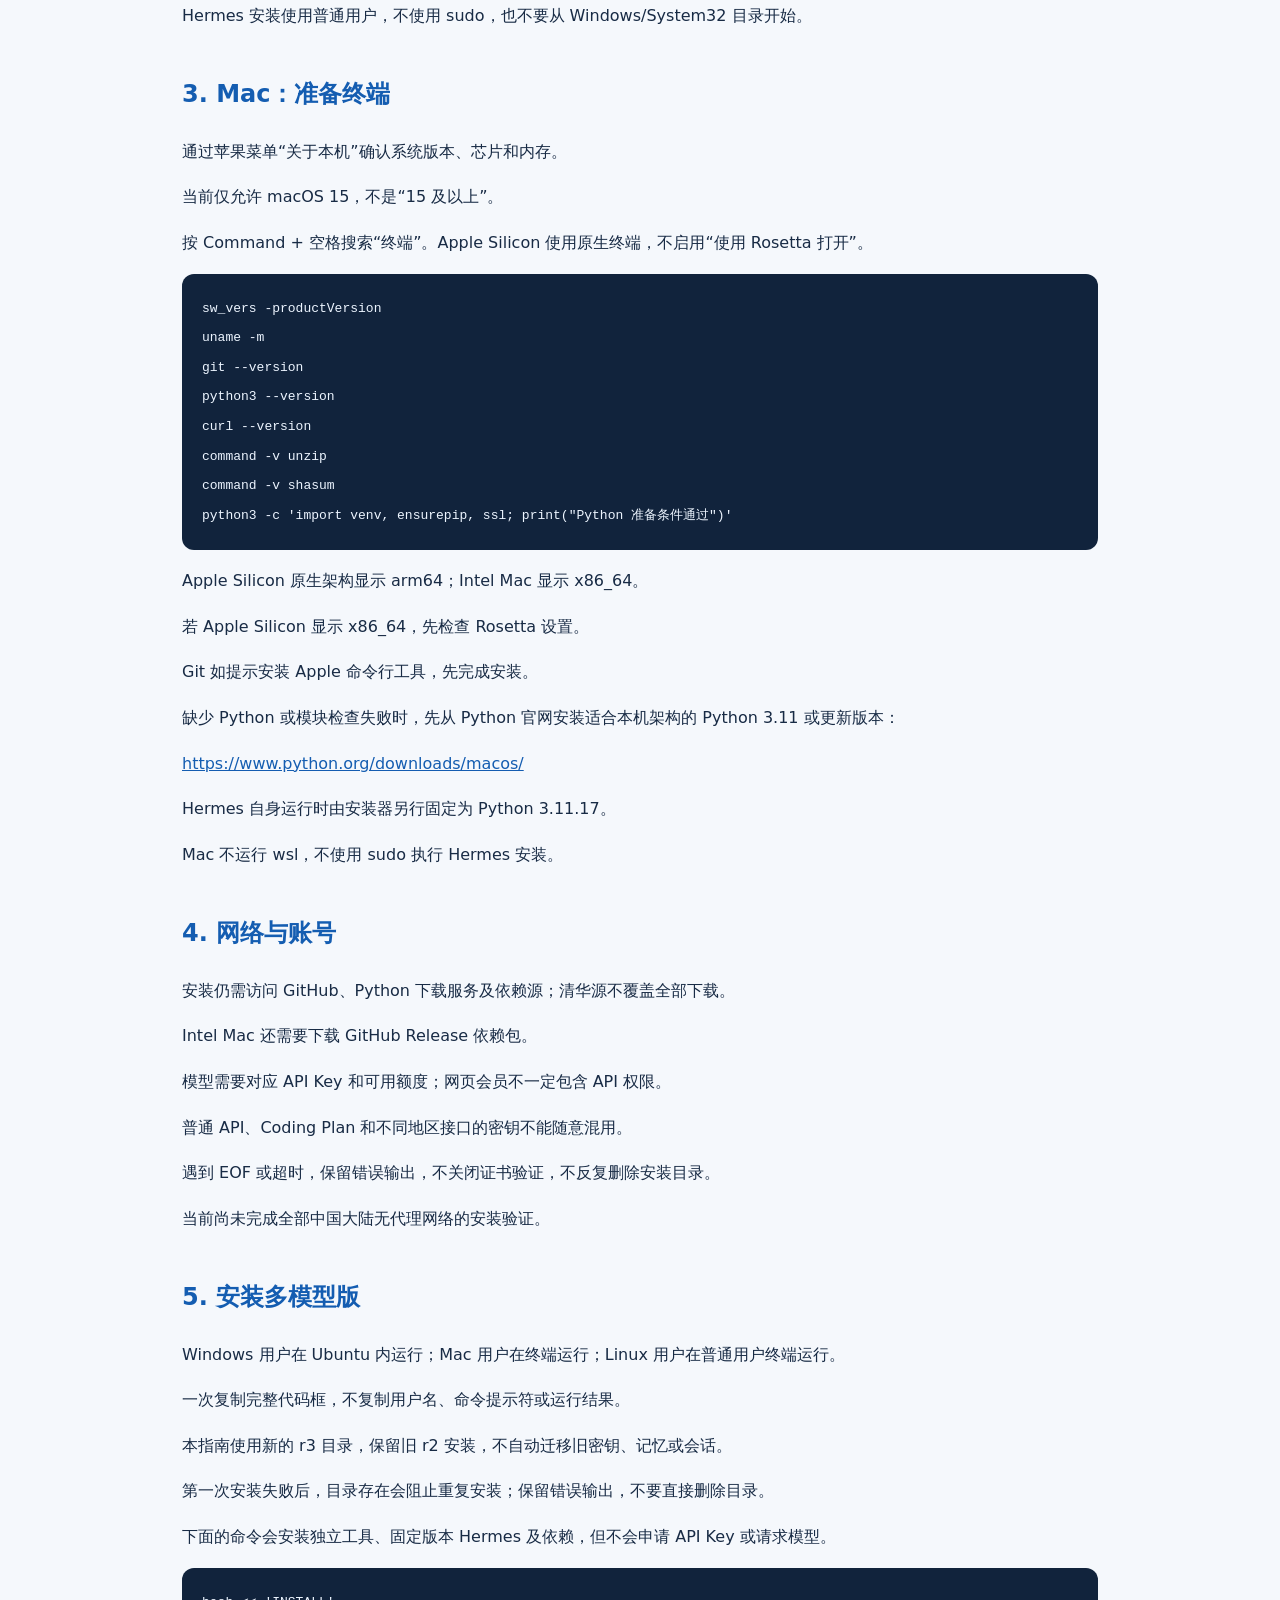
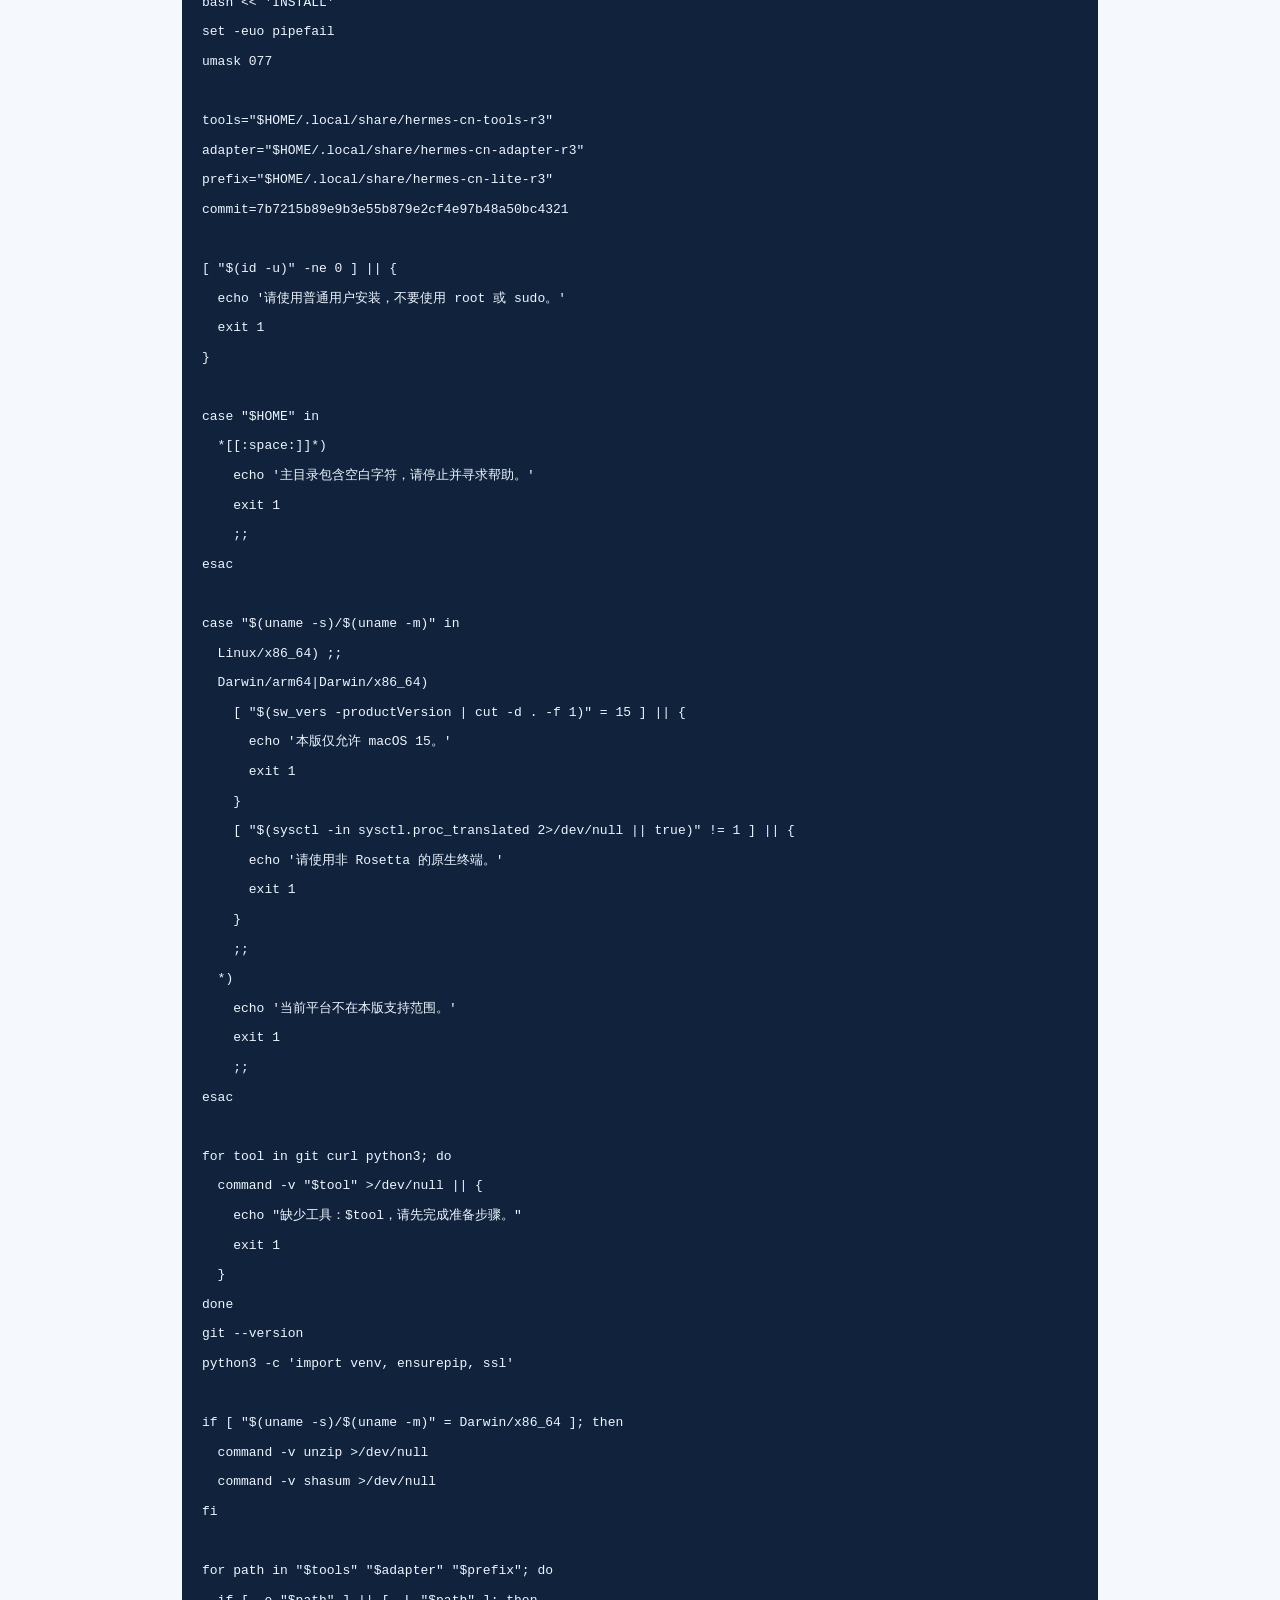
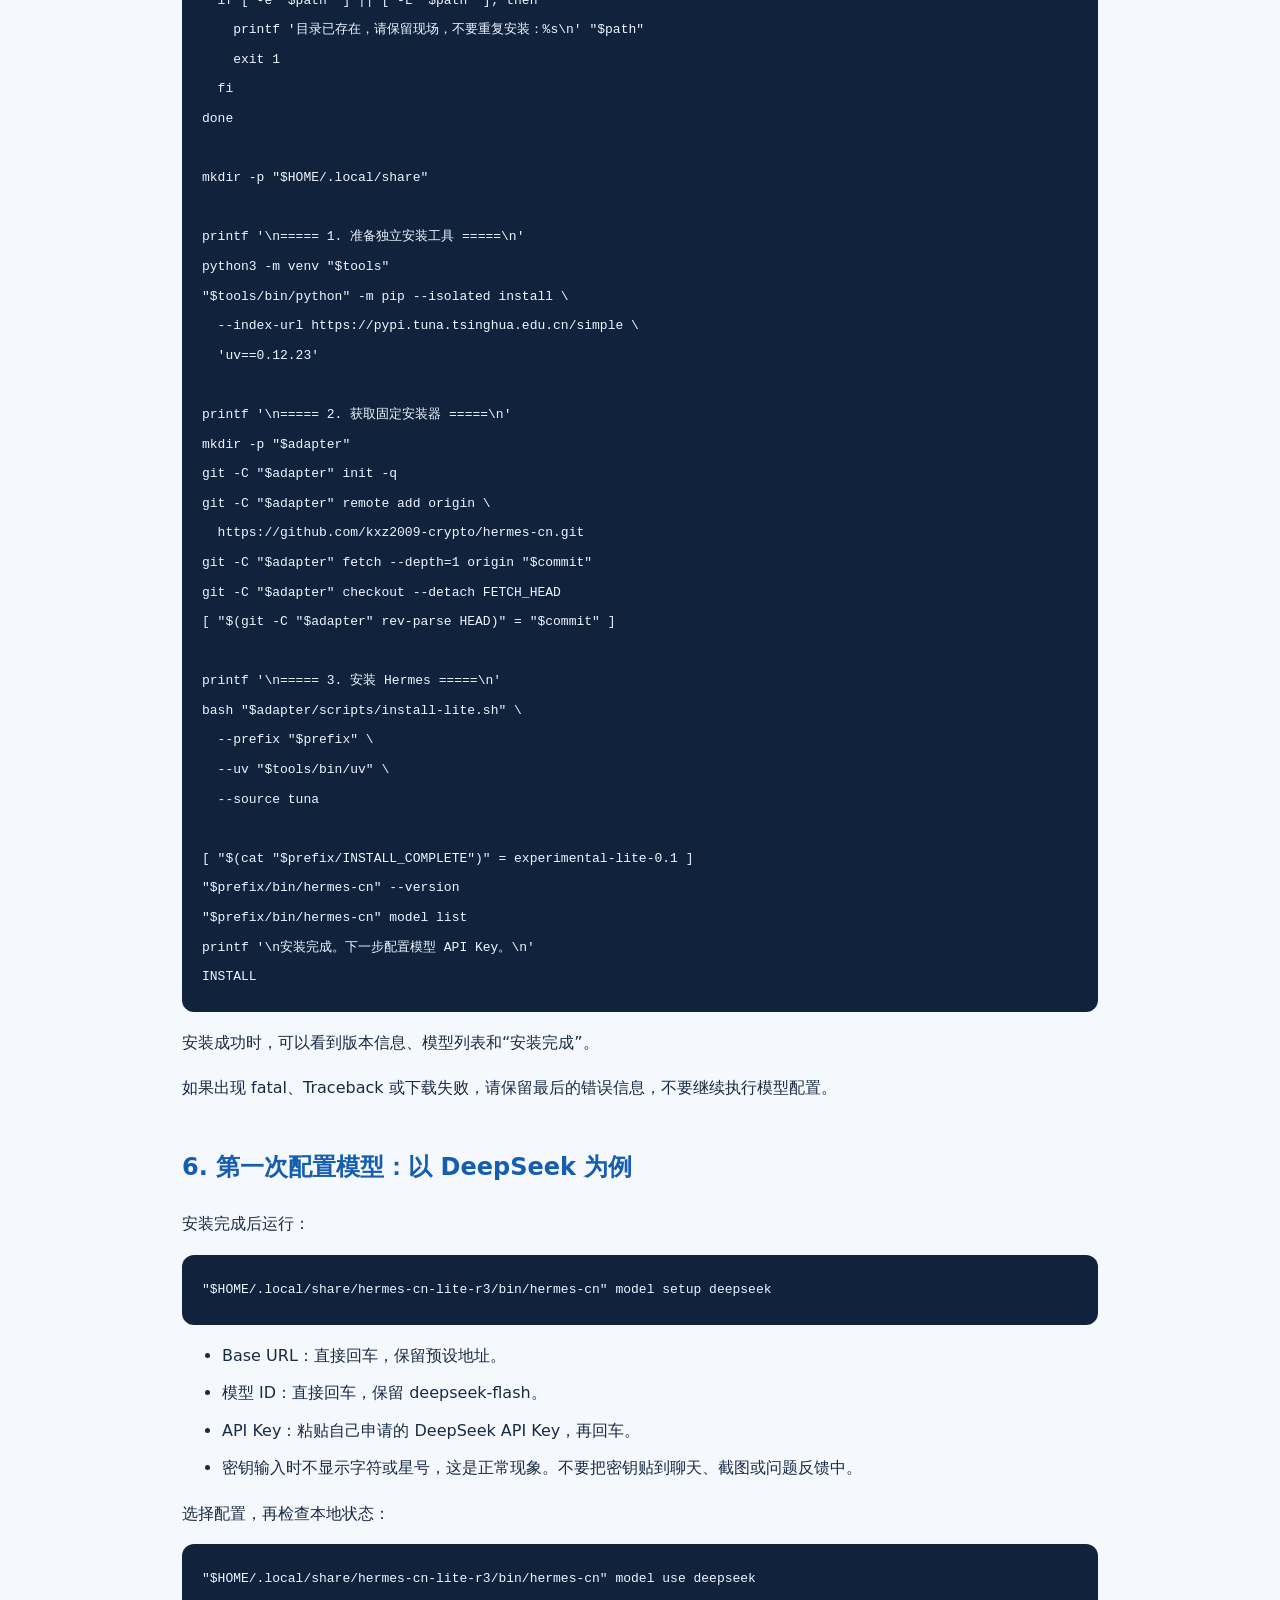
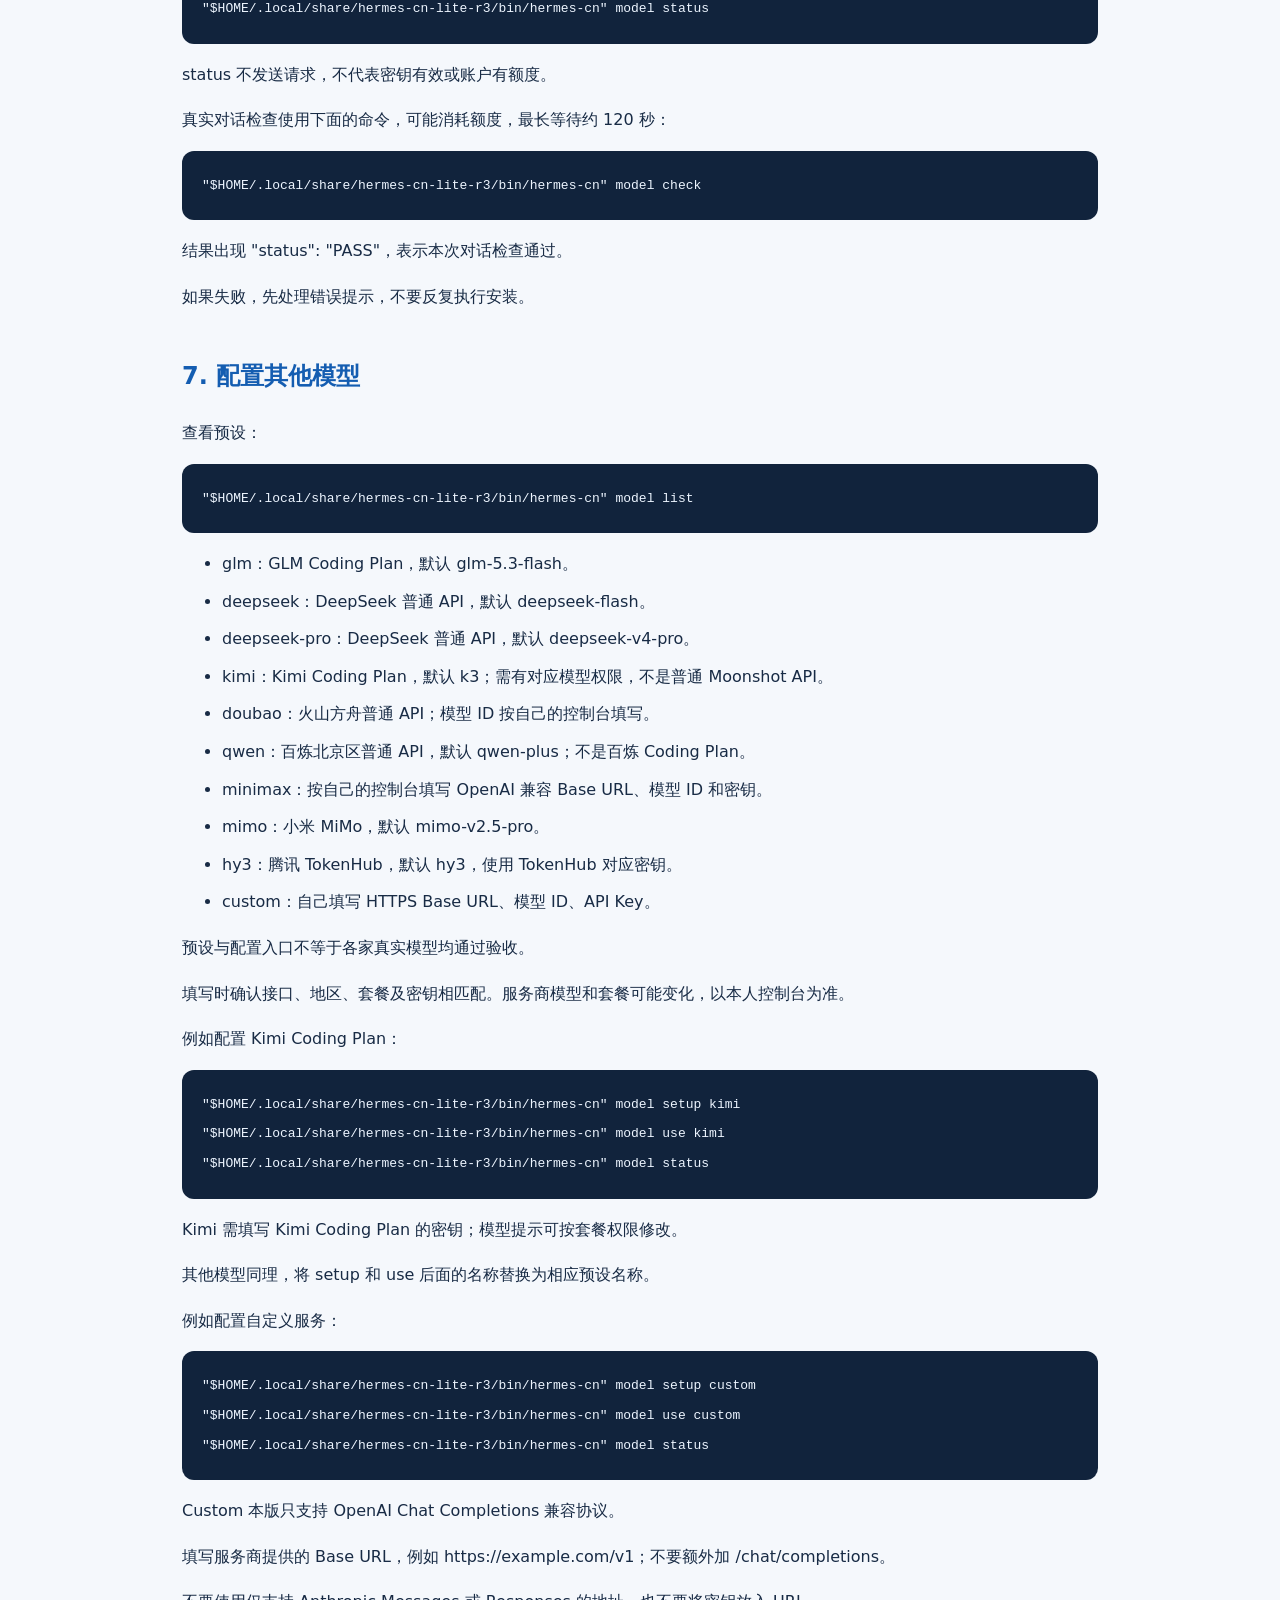
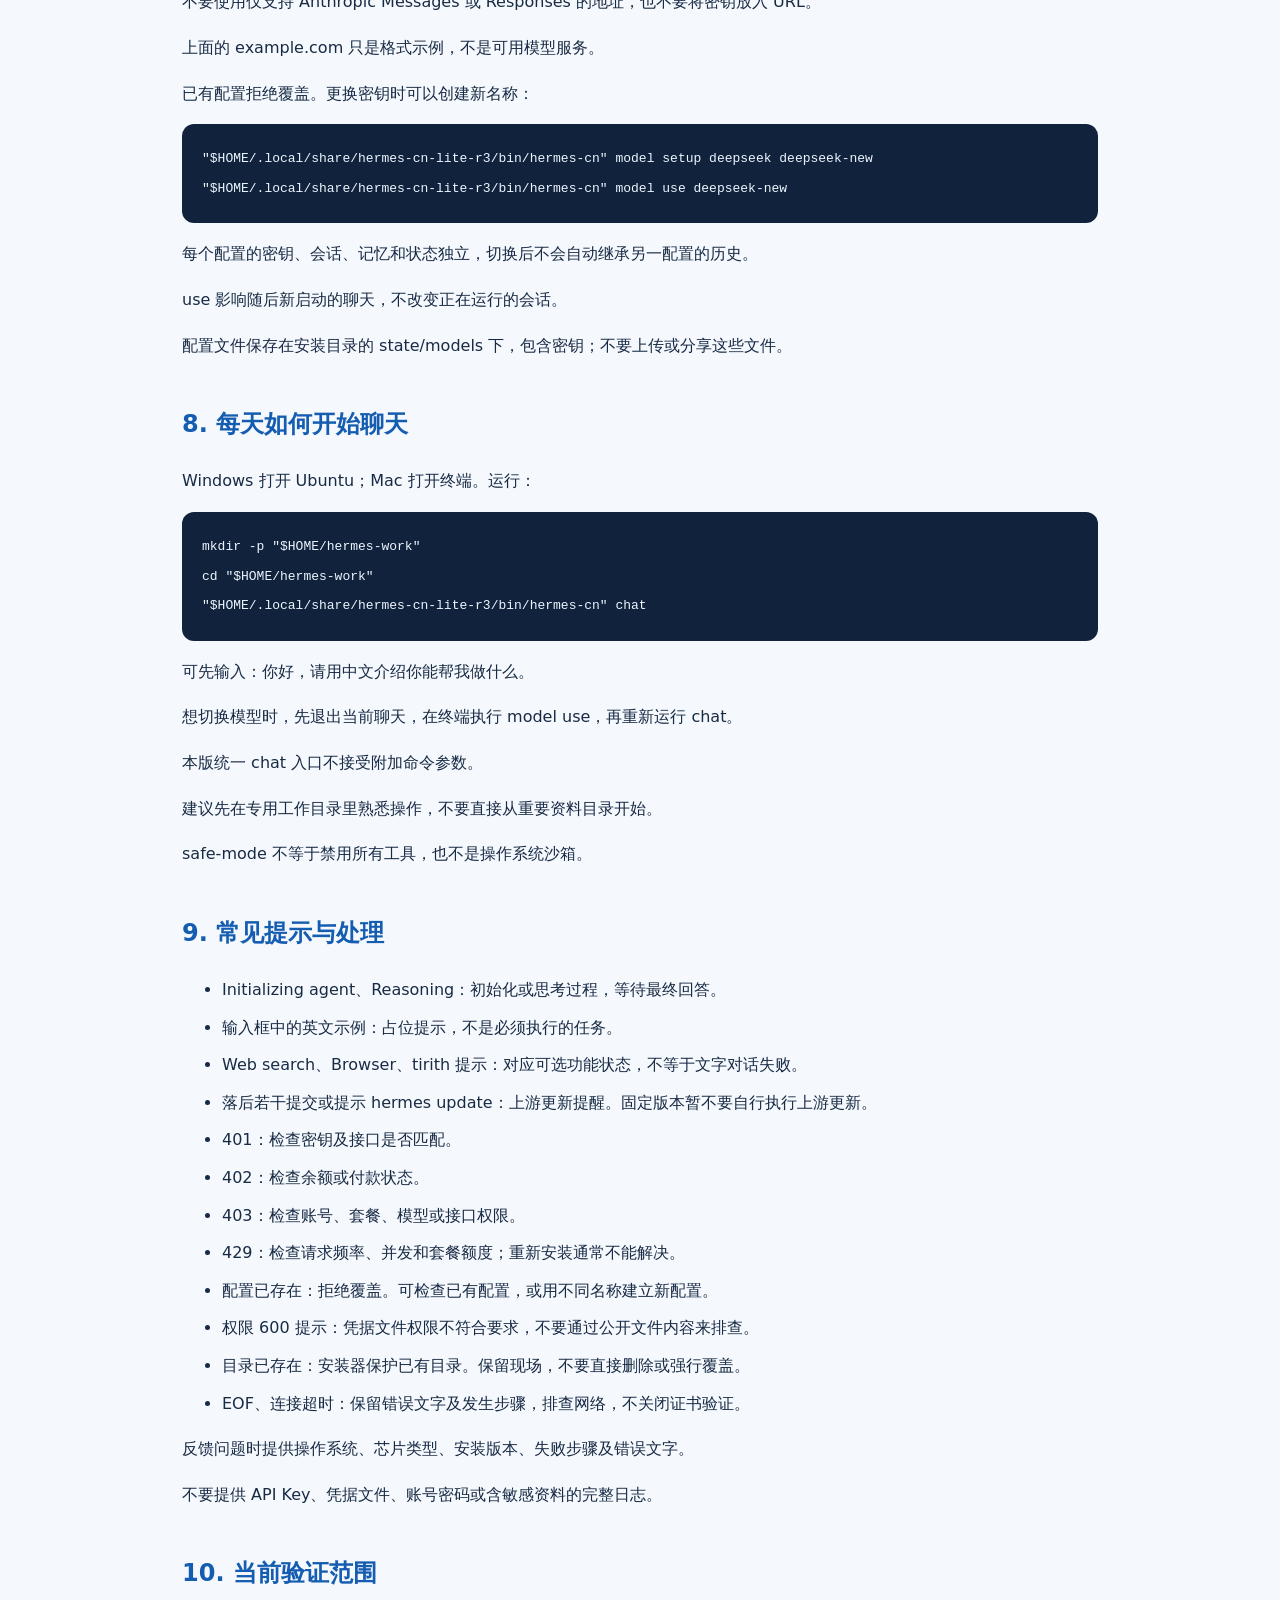
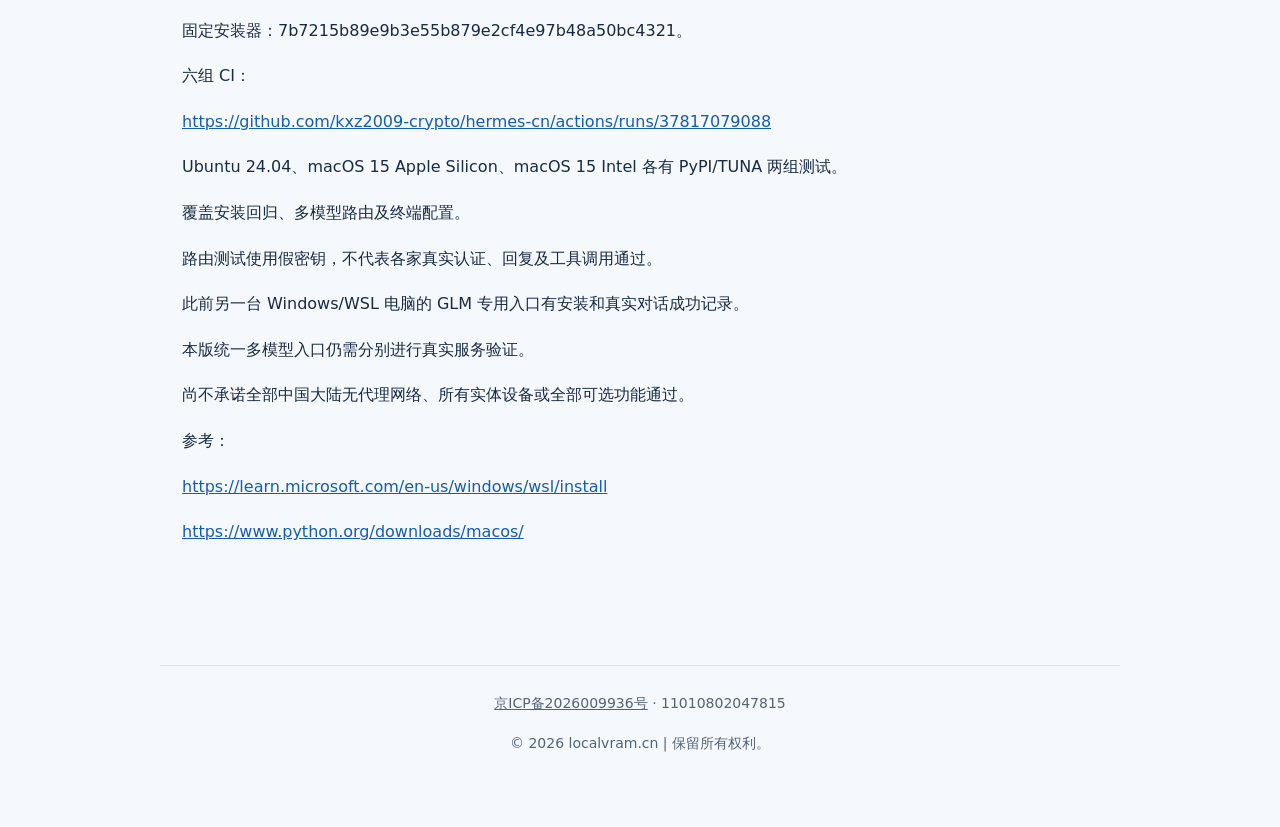
==== commit b35cbba8: "docs: pin installation guide to verified Tencent source downloads" ====
--- a/site/guide.html
+++ b/site/guide.html
@@ -11,7 +11,8 @@
 pre{padding:20px;background:#11233c;color:#edf5ff;border-radius:12px;overflow:auto}
 code{font:13px/1.65 ui-monospace,monospace}a{color:#145db1}
 li{margin:8px 0}p{overflow-wrap:anywhere}
-</style></head><body><main><a href="/">返回首页</a>
+</style></head><body><main>
+<p>下载说明：本版 Hermes 主源码从 LocalVRAM 腾讯云下载，完整下载后校验固定 SHA256；连接中断时进行有限重试。安装工具、Python 和部分依赖仍需访问其他下载服务。</p><a href="/">返回首页</a>
 <h1>LocalVRAM · Hermes 多模型安装指南</h1>
 <p>本项目是独立社区适配项目，与 Nous Research 无隶属关系，亦未获得其背书。</p>
 <h2>1. 建议安装门槛</h2>
@@ -86,7 +87,7 @@
 tools=&quot;$HOME/.local/share/hermes-cn-tools-r3&quot;
 adapter=&quot;$HOME/.local/share/hermes-cn-adapter-r3&quot;
 prefix=&quot;$HOME/.local/share/hermes-cn-lite-r3&quot;
-commit=8a84537b9d513a8b03f97fb6d0a17815910b15ec
+commit=7b7215b89e9b3e55b879e2cf4e97b48a50bc4321
 
 [ &quot;$(id -u)&quot; -ne 0 ] || {
   echo &#x27;请使用普通用户安装，不要使用 root 或 sudo。&#x27;
@@ -260,9 +261,9 @@
 <p>反馈问题时提供操作系统、芯片类型、安装版本、失败步骤及错误文字。</p>
 <p>不要提供 API Key、凭据文件、账号密码或含敏感资料的完整日志。</p>
 <h2>10. 当前验证范围</h2>
-<p>固定安装器：8a84537b9d513a8b03f97fb6d0a17815910b15ec。</p>
+<p>固定安装器：7b7215b89e9b3e55b879e2cf4e97b48a50bc4321。</p>
 <p>六组 CI：</p>
-<p><a href="https://github.com/kxz2009-crypto/hermes-cn/actions/runs/37751007933">https://github.com/kxz2009-crypto/hermes-cn/actions/runs/37751007933</a></p>
+<p><a href="https://github.com/kxz2009-crypto/hermes-cn/actions/runs/37817079088">https://github.com/kxz2009-crypto/hermes-cn/actions/runs/37817079088</a></p>
 <p>Ubuntu 24.04、macOS 15 Apple Silicon、macOS 15 Intel 各有 PyPI/TUNA 两组测试。</p>
 <p>覆盖安装回归、多模型路由及终端配置。</p>
 <p>路由测试使用假密钥，不代表各家真实认证、回复及工具调用通过。</p>
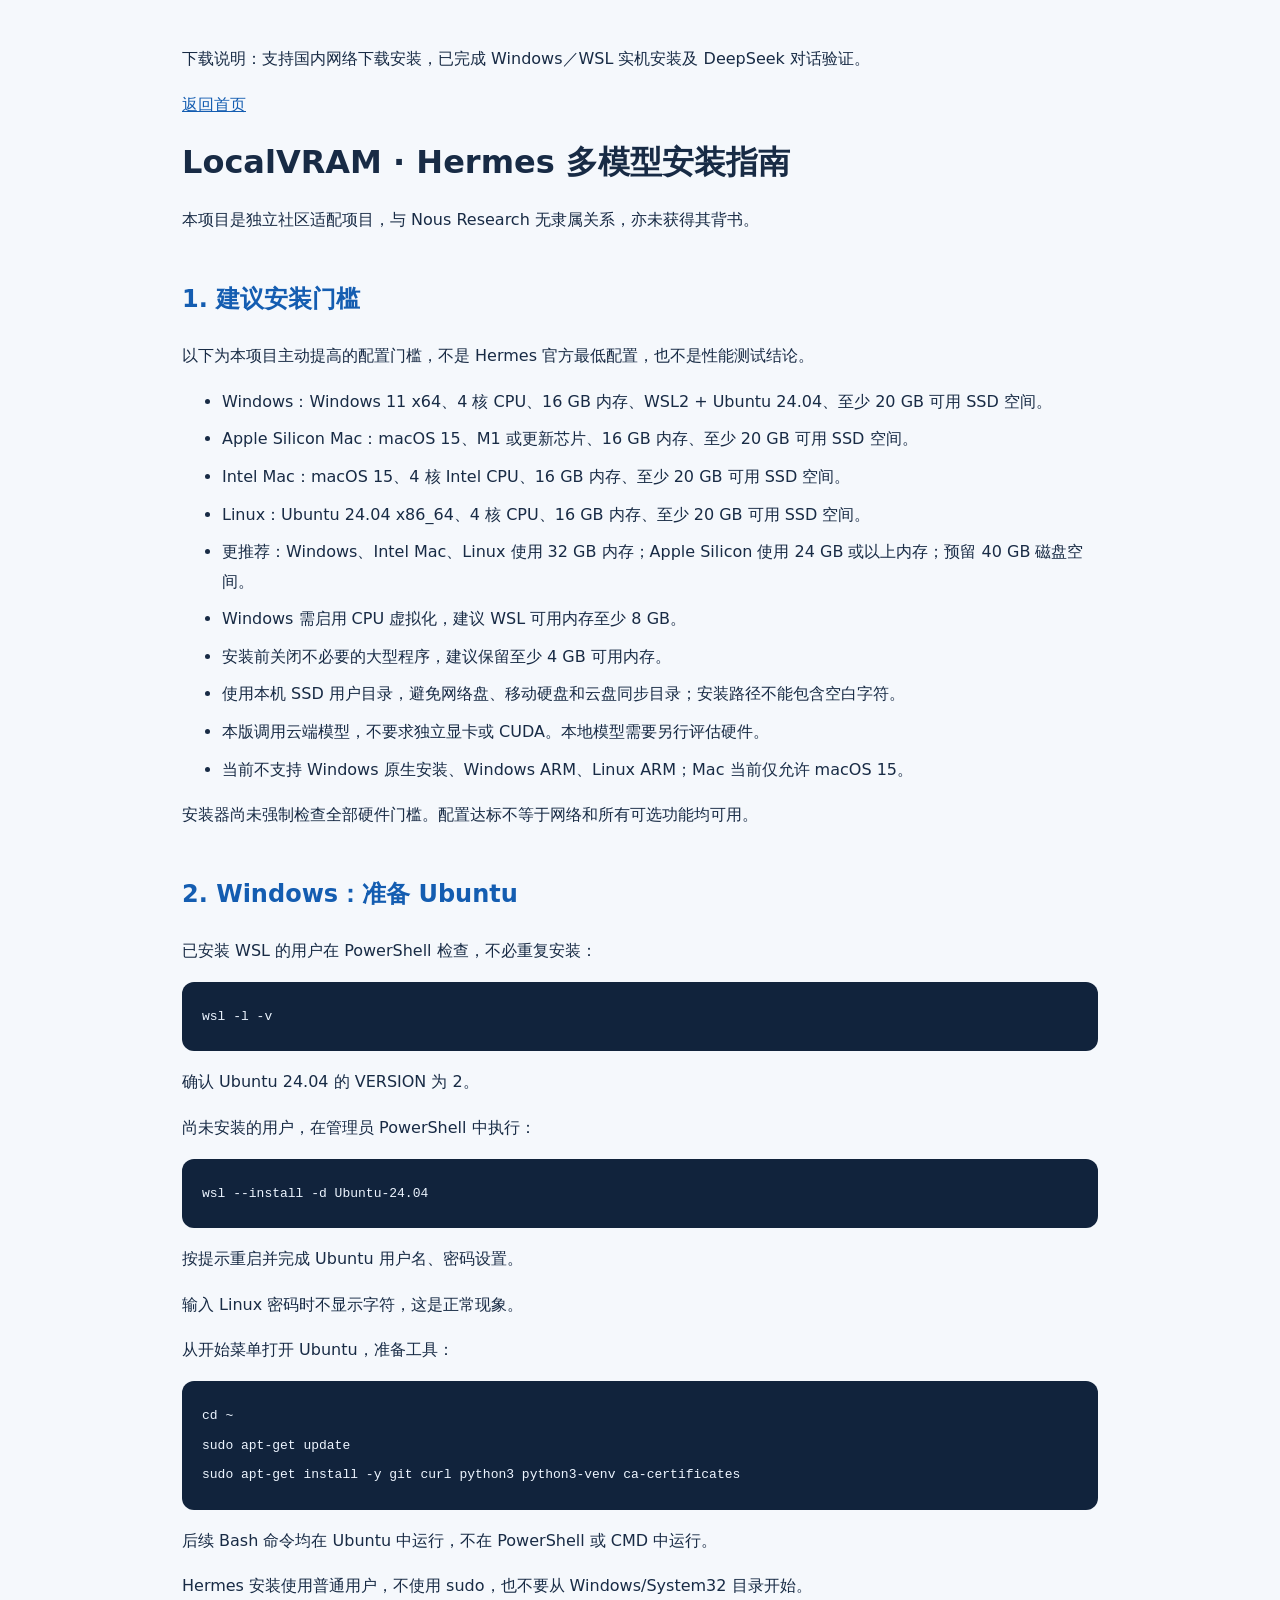
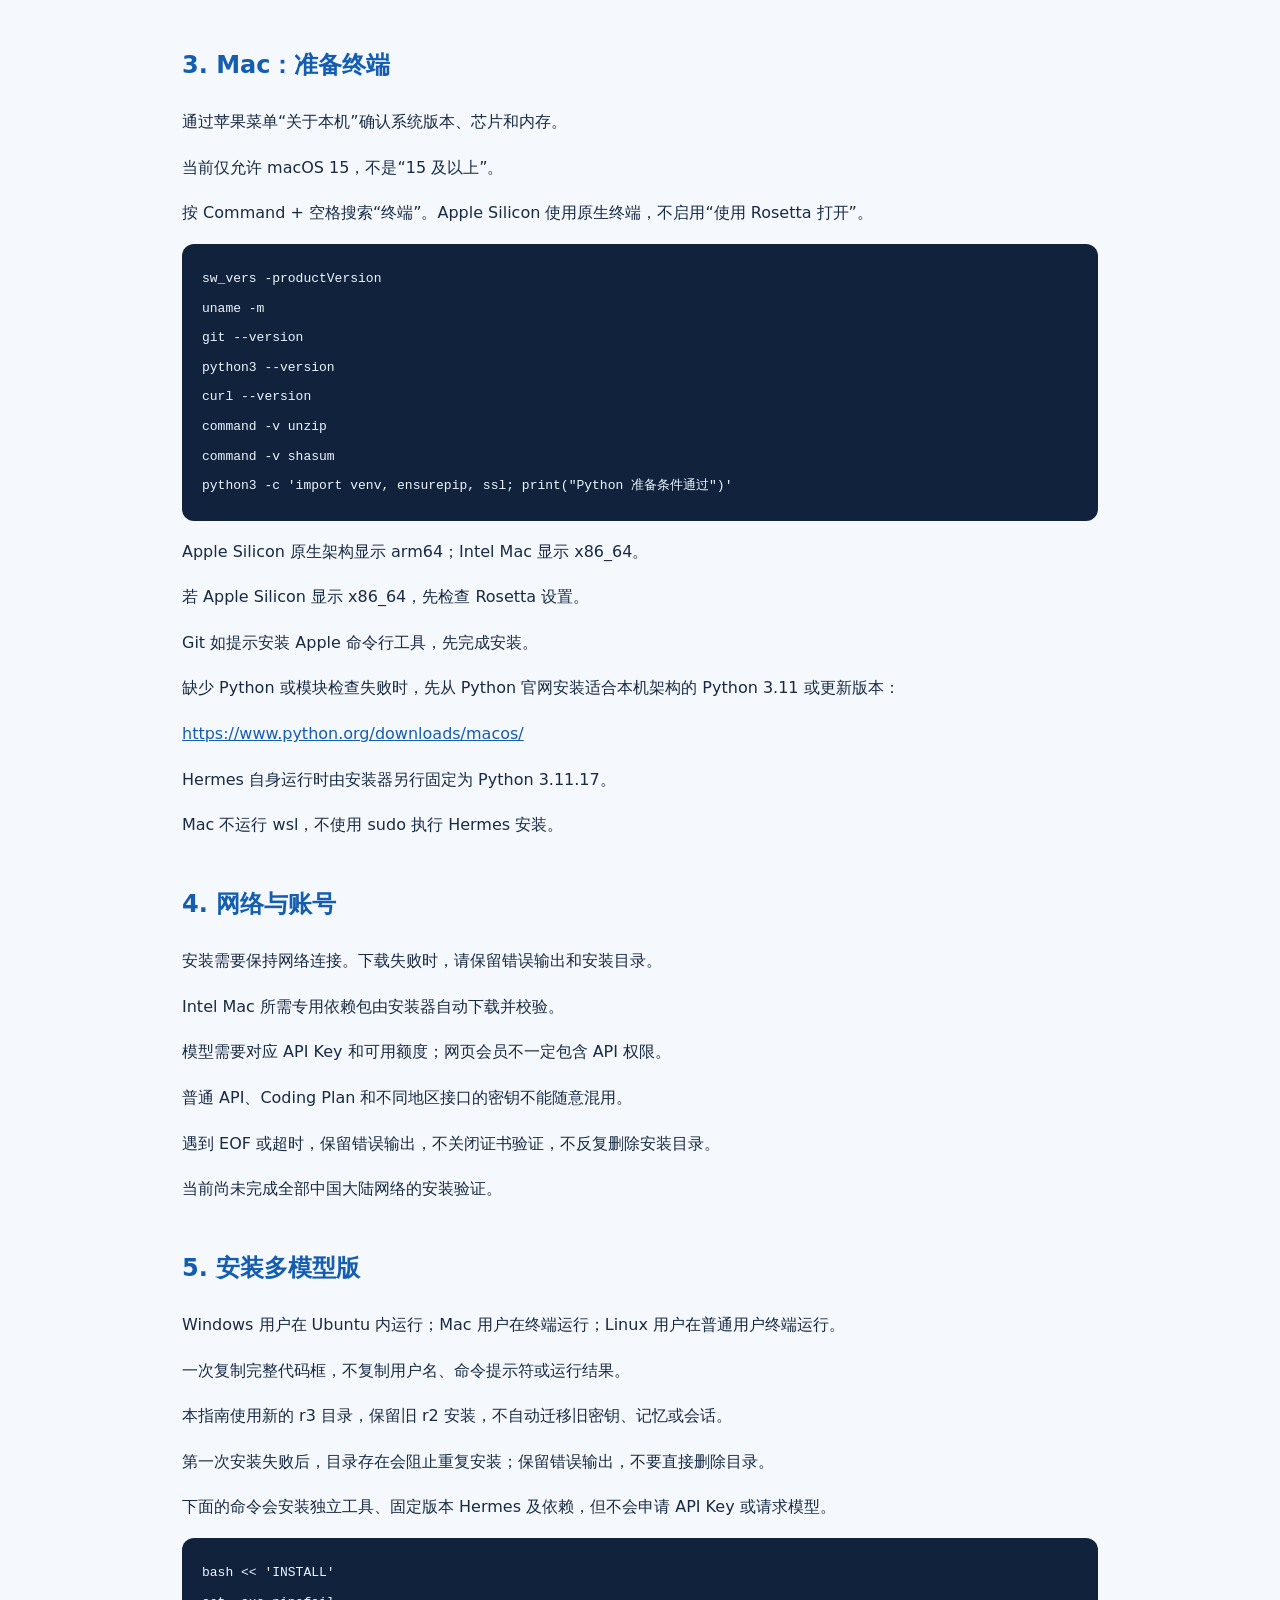
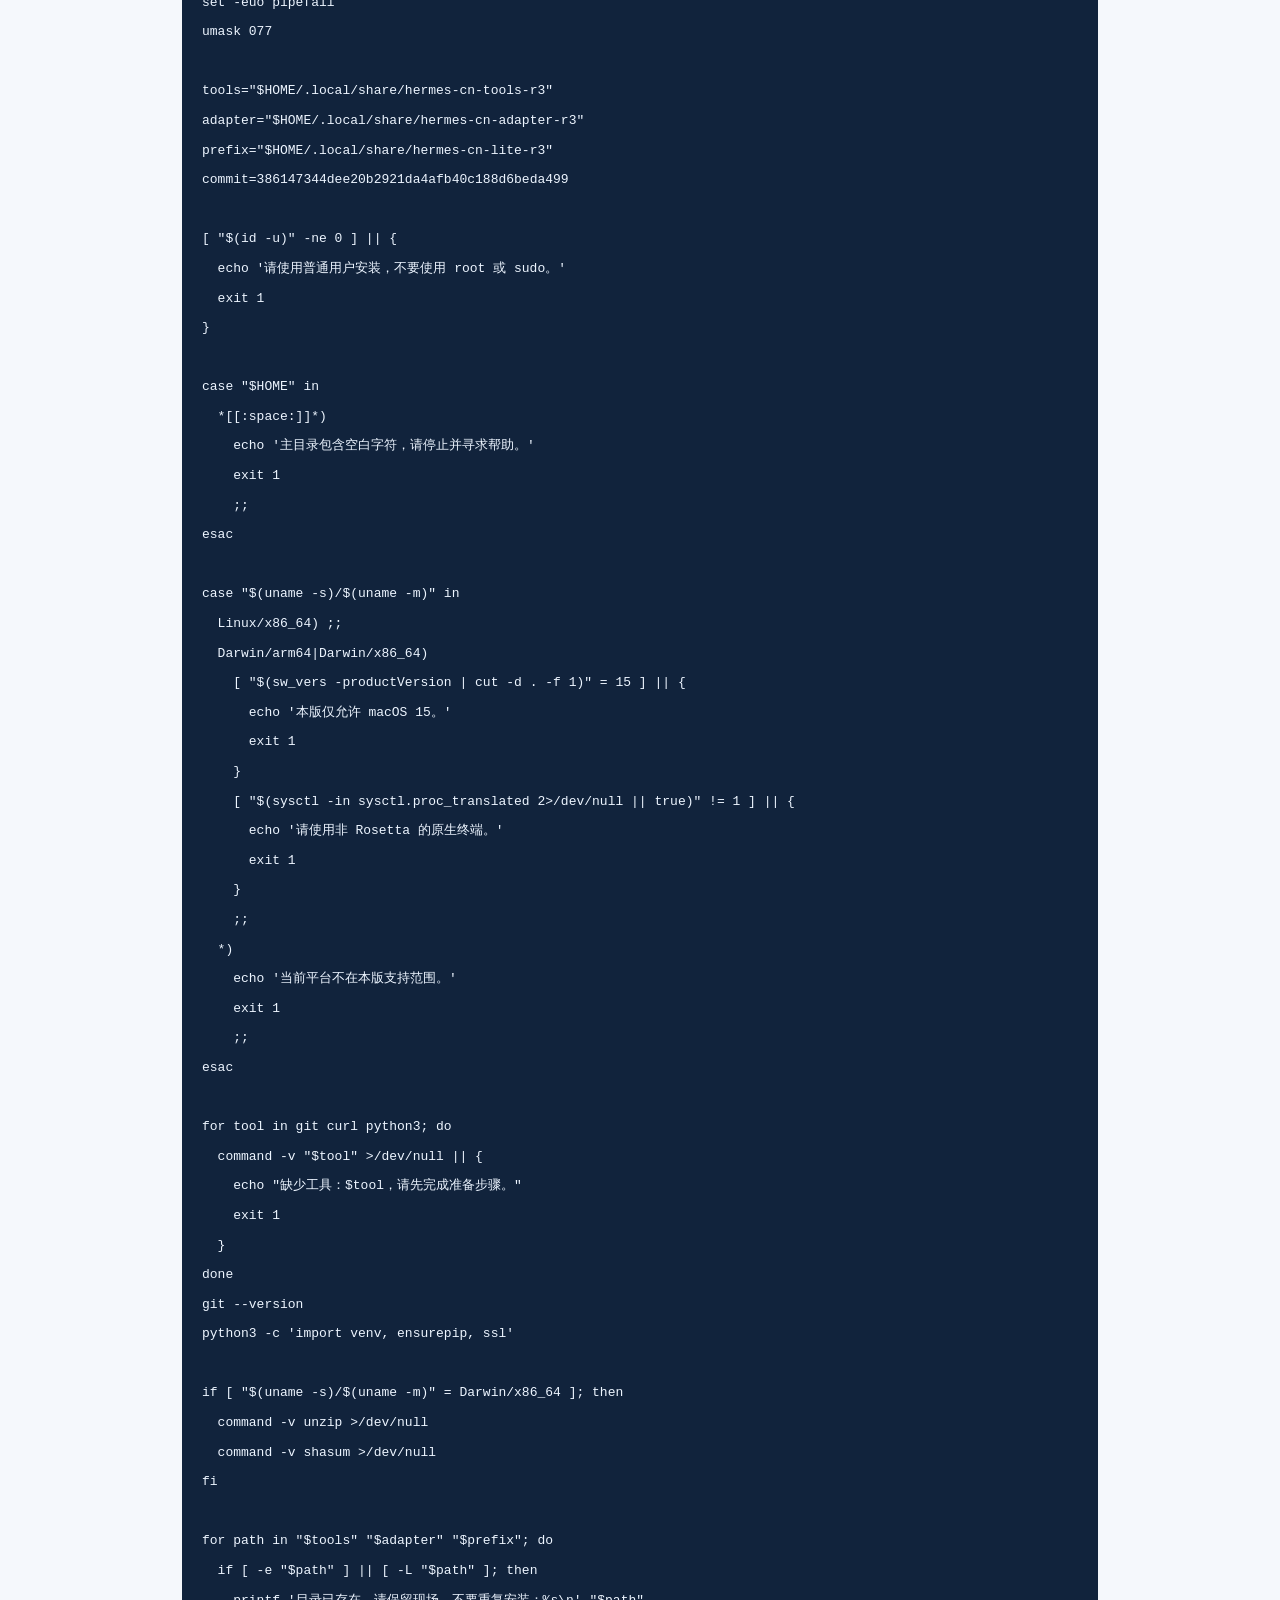
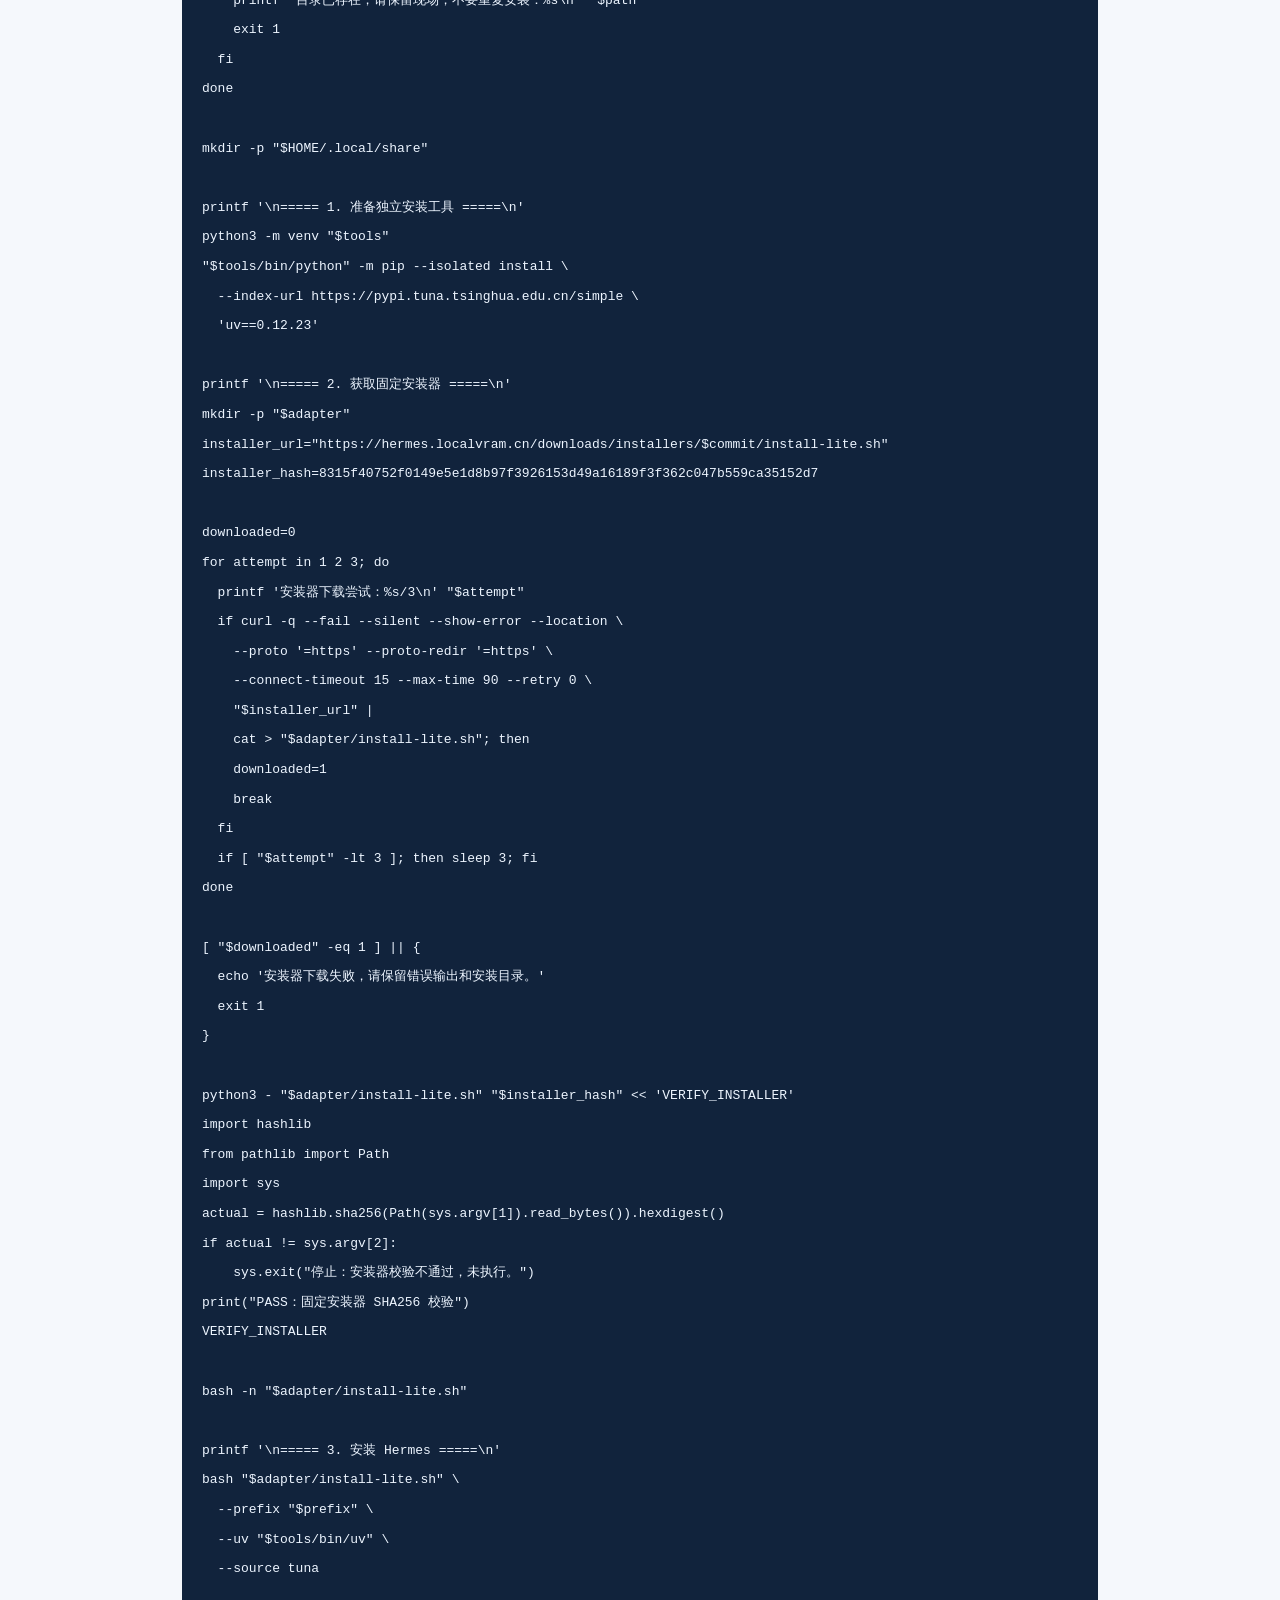
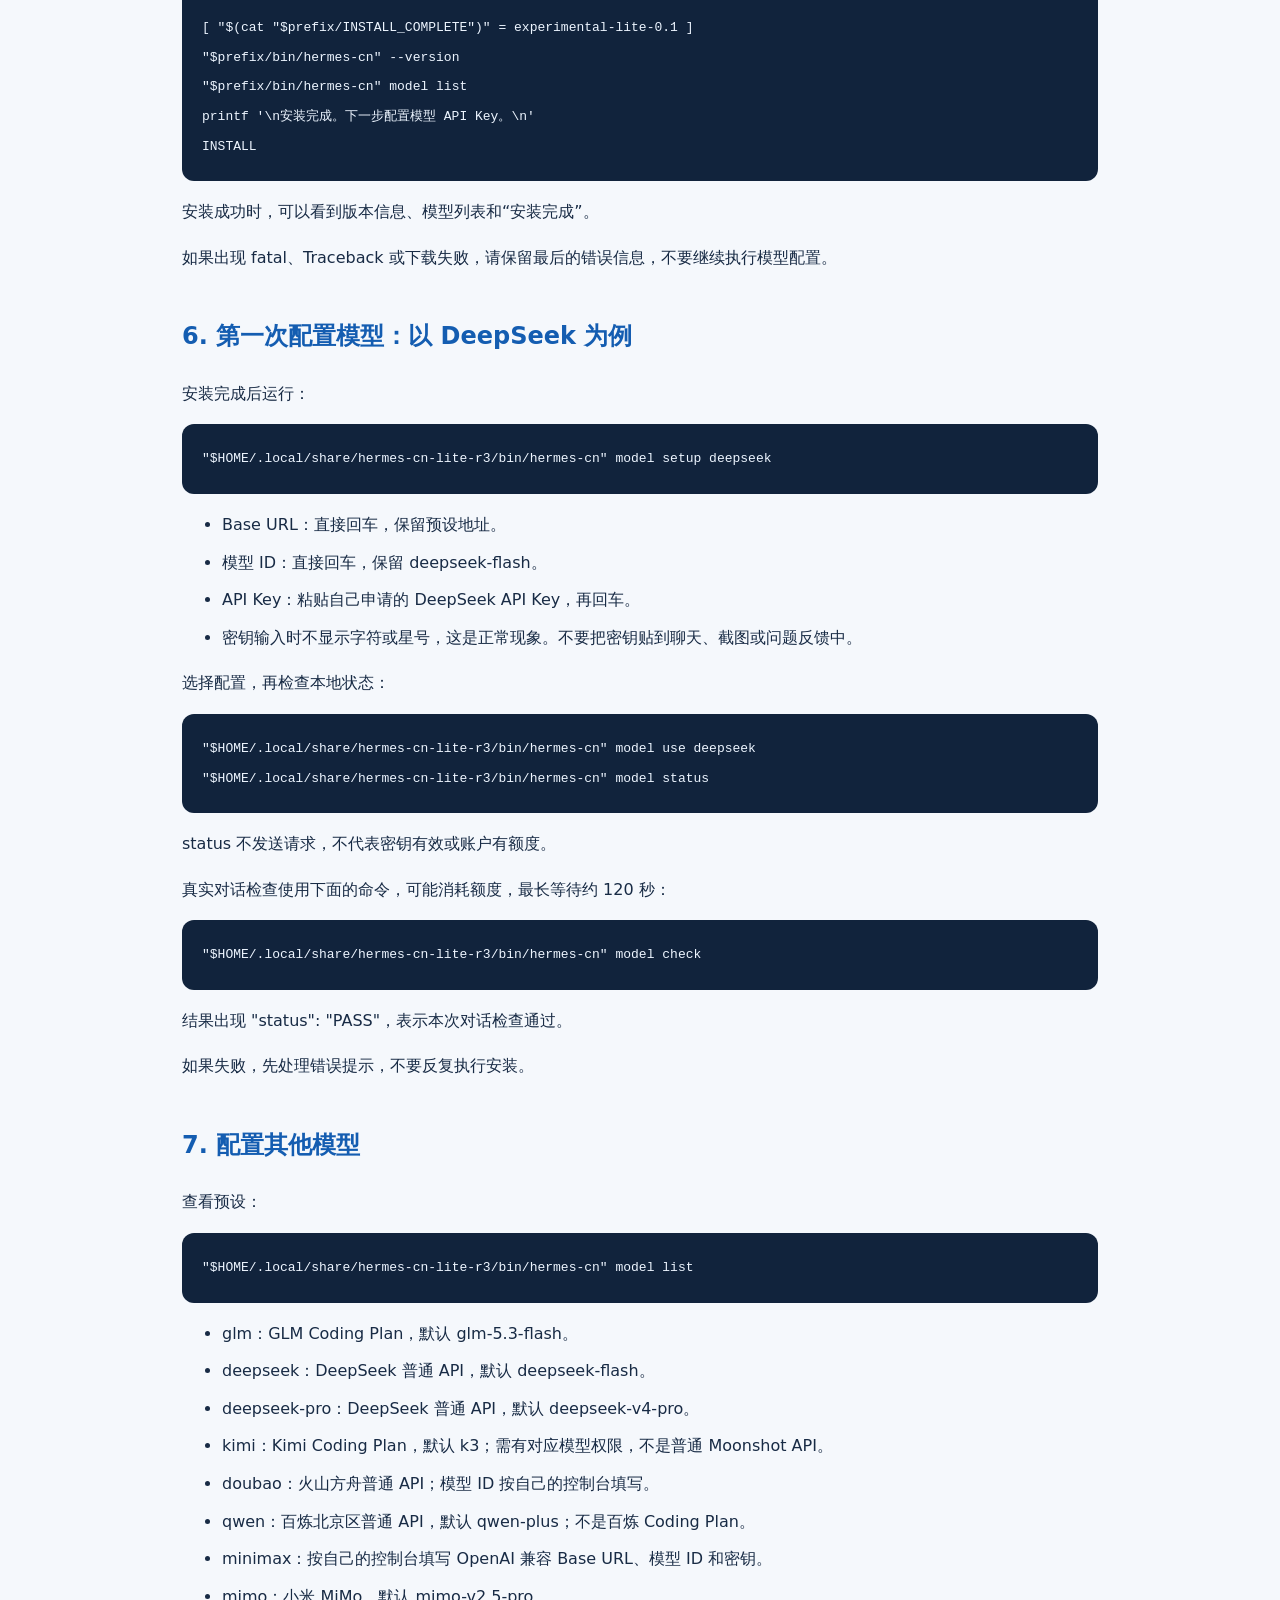
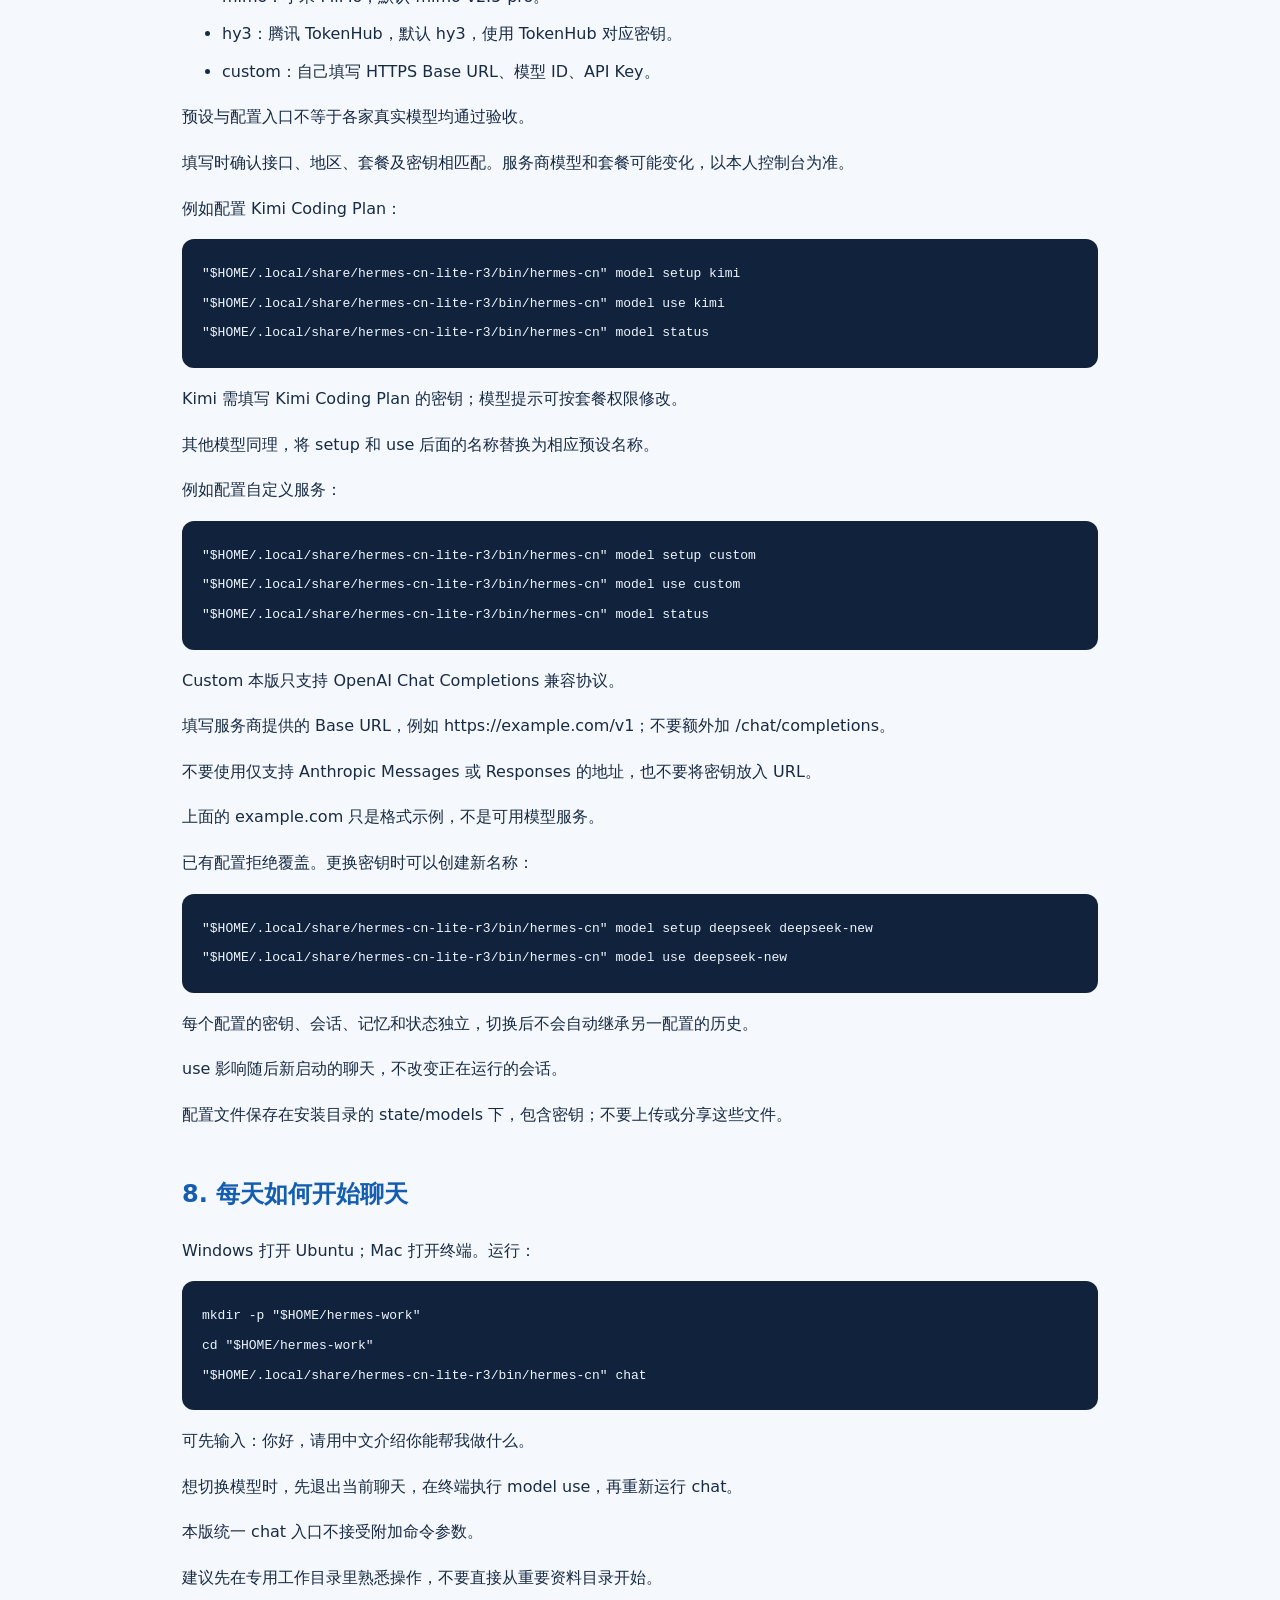
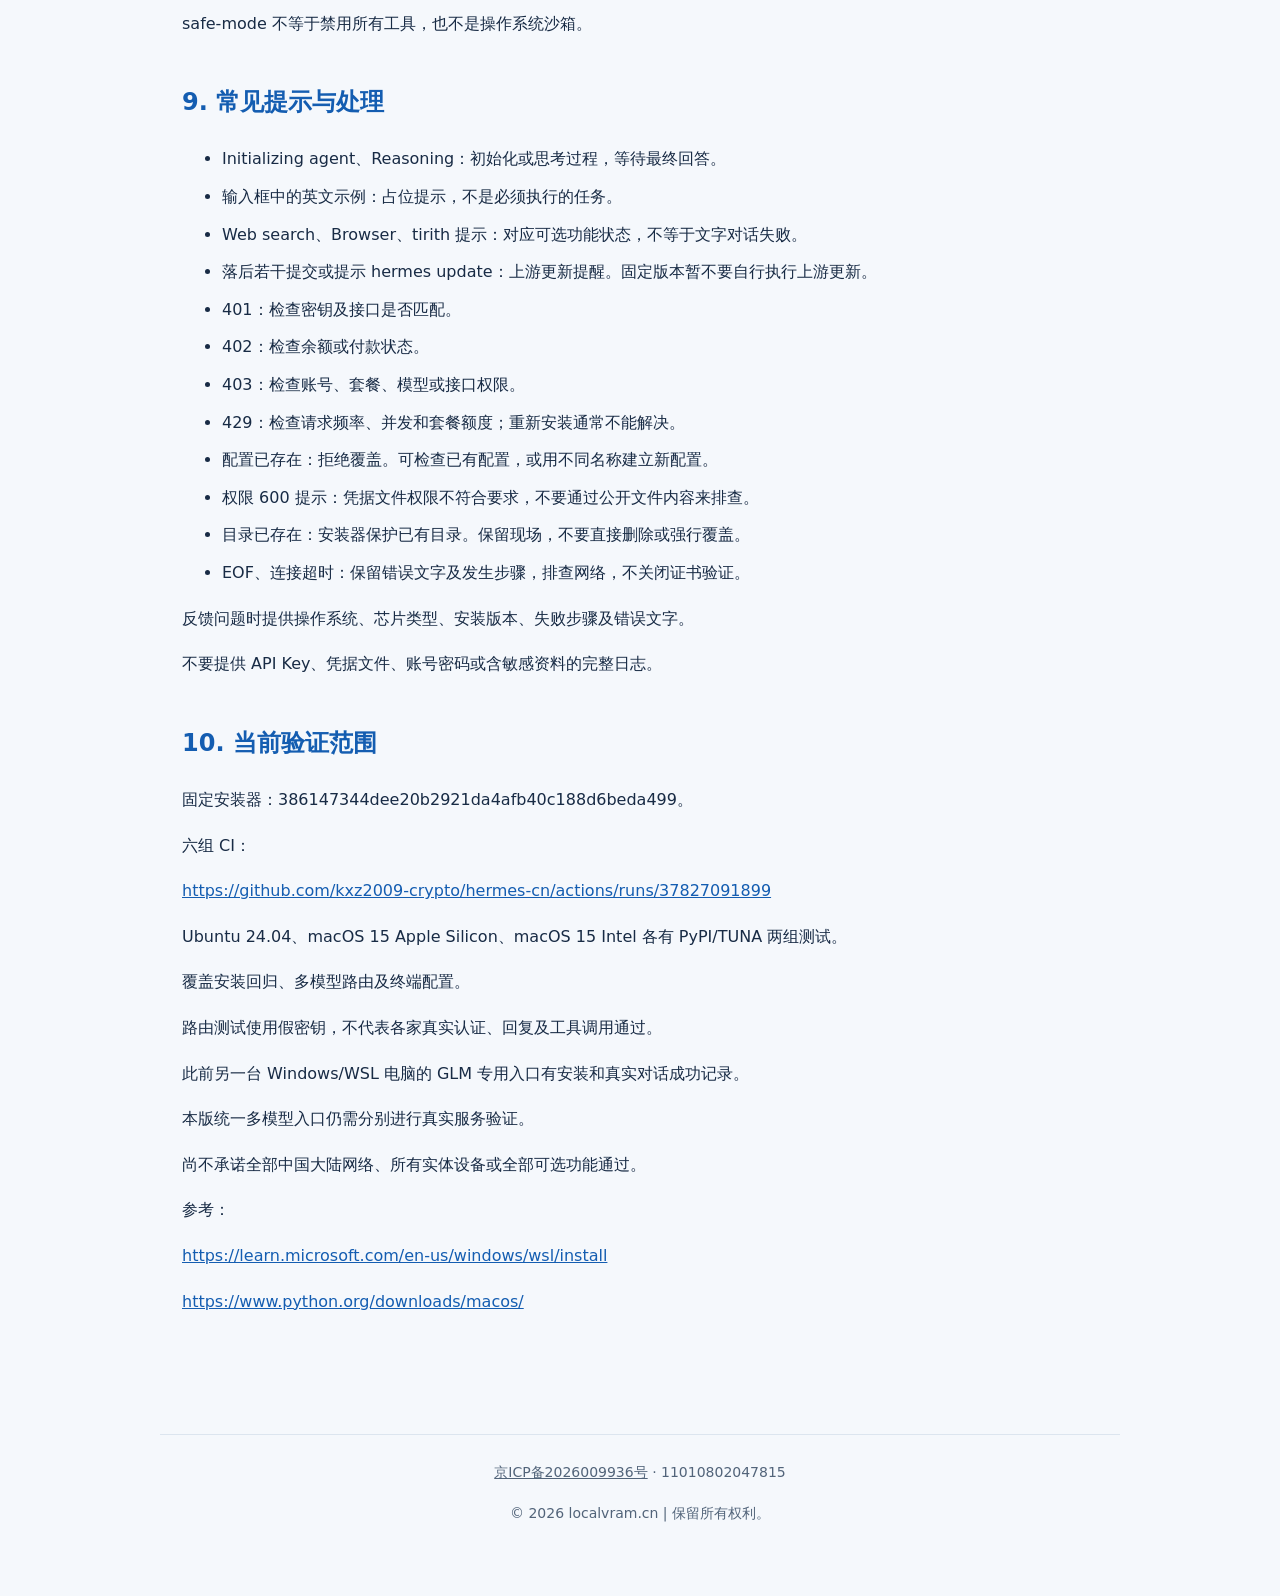
==== commit 0630e7c2: "docs: simplify domestic installation guide and record real-device acceptance" ====
--- a/site/guide.html
+++ b/site/guide.html
@@ -12,7 +12,7 @@
 code{font:13px/1.65 ui-monospace,monospace}a{color:#145db1}
 li{margin:8px 0}p{overflow-wrap:anywhere}
 </style></head><body><main>
-<p>下载说明：本版 Hermes 主源码从 LocalVRAM 腾讯云下载，完整下载后校验固定 SHA256；连接中断时进行有限重试。安装工具、Python 和部分依赖仍需访问其他下载服务。</p><a href="/">返回首页</a>
+<p>下载说明：支持国内网络下载安装，已完成 Windows／WSL 实机安装及 DeepSeek 对话验证。</p><a href="/">返回首页</a>
 <h1>LocalVRAM · Hermes 多模型安装指南</h1>
 <p>本项目是独立社区适配项目，与 Nous Research 无隶属关系，亦未获得其背书。</p>
 <h2>1. 建议安装门槛</h2>
@@ -68,12 +68,12 @@
 <p>Hermes 自身运行时由安装器另行固定为 Python 3.11.17。</p>
 <p>Mac 不运行 wsl，不使用 sudo 执行 Hermes 安装。</p>
 <h2>4. 网络与账号</h2>
-<p>安装仍需访问 GitHub、Python 下载服务及依赖源；清华源不覆盖全部下载。</p>
-<p>Intel Mac 还需要下载 GitHub Release 依赖包。</p>
+<p>安装需要保持网络连接。下载失败时，请保留错误输出和安装目录。</p>
+<p>Intel Mac 所需专用依赖包由安装器自动下载并校验。</p>
 <p>模型需要对应 API Key 和可用额度；网页会员不一定包含 API 权限。</p>
 <p>普通 API、Coding Plan 和不同地区接口的密钥不能随意混用。</p>
 <p>遇到 EOF 或超时，保留错误输出，不关闭证书验证，不反复删除安装目录。</p>
-<p>当前尚未完成全部中国大陆无代理网络的安装验证。</p>
+<p>当前尚未完成全部中国大陆网络的安装验证。</p>
 <h2>5. 安装多模型版</h2>
 <p>Windows 用户在 Ubuntu 内运行；Mac 用户在终端运行；Linux 用户在普通用户终端运行。</p>
 <p>一次复制完整代码框，不复制用户名、命令提示符或运行结果。</p>
@@ -87,7 +87,7 @@
 tools=&quot;$HOME/.local/share/hermes-cn-tools-r3&quot;
 adapter=&quot;$HOME/.local/share/hermes-cn-adapter-r3&quot;
 prefix=&quot;$HOME/.local/share/hermes-cn-lite-r3&quot;
-commit=7b7215b89e9b3e55b879e2cf4e97b48a50bc4321
+commit=386147344dee20b2921da4afb40c188d6beda499
 
 [ &quot;$(id -u)&quot; -ne 0 ] || {
   echo &#x27;请使用普通用户安装，不要使用 root 或 sudo。&#x27;
@@ -150,15 +150,42 @@
 
 printf &#x27;\n===== 2. 获取固定安装器 =====\n&#x27;
 mkdir -p &quot;$adapter&quot;
-git -C &quot;$adapter&quot; init -q
-git -C &quot;$adapter&quot; remote add origin \
-  https://github.com/kxz2009-crypto/hermes-cn.git
-git -C &quot;$adapter&quot; fetch --depth=1 origin &quot;$commit&quot;
-git -C &quot;$adapter&quot; checkout --detach FETCH_HEAD
-[ &quot;$(git -C &quot;$adapter&quot; rev-parse HEAD)&quot; = &quot;$commit&quot; ]
+installer_url=&quot;https://hermes.localvram.cn/downloads/installers/$commit/install-lite.sh&quot;
+installer_hash=8315f40752f0149e5e1d8b97f3926153d49a16189f3f362c047b559ca35152d7
+
+downloaded=0
+for attempt in 1 2 3; do
+  printf &#x27;安装器下载尝试：%s/3\n&#x27; &quot;$attempt&quot;
+  if curl -q --fail --silent --show-error --location \
+    --proto &#x27;=https&#x27; --proto-redir &#x27;=https&#x27; \
+    --connect-timeout 15 --max-time 90 --retry 0 \
+    &quot;$installer_url&quot; |
+    cat &gt; &quot;$adapter/install-lite.sh&quot;; then
+    downloaded=1
+    break
+  fi
+  if [ &quot;$attempt&quot; -lt 3 ]; then sleep 3; fi
+done
+
+[ &quot;$downloaded&quot; -eq 1 ] || {
+  echo &#x27;安装器下载失败，请保留错误输出和安装目录。&#x27;
+  exit 1
+}
+
+python3 - &quot;$adapter/install-lite.sh&quot; &quot;$installer_hash&quot; &lt;&lt; &#x27;VERIFY_INSTALLER&#x27;
+import hashlib
+from pathlib import Path
+import sys
+actual = hashlib.sha256(Path(sys.argv[1]).read_bytes()).hexdigest()
+if actual != sys.argv[2]:
+    sys.exit(&quot;停止：安装器校验不通过，未执行。&quot;)
+print(&quot;PASS：固定安装器 SHA256 校验&quot;)
+VERIFY_INSTALLER
+
+bash -n &quot;$adapter/install-lite.sh&quot;
 
 printf &#x27;\n===== 3. 安装 Hermes =====\n&#x27;
-bash &quot;$adapter/scripts/install-lite.sh&quot; \
+bash &quot;$adapter/install-lite.sh&quot; \
   --prefix &quot;$prefix&quot; \
   --uv &quot;$tools/bin/uv&quot; \
   --source tuna
@@ -261,15 +288,15 @@
 <p>反馈问题时提供操作系统、芯片类型、安装版本、失败步骤及错误文字。</p>
 <p>不要提供 API Key、凭据文件、账号密码或含敏感资料的完整日志。</p>
 <h2>10. 当前验证范围</h2>
-<p>固定安装器：7b7215b89e9b3e55b879e2cf4e97b48a50bc4321。</p>
+<p>固定安装器：386147344dee20b2921da4afb40c188d6beda499。</p>
 <p>六组 CI：</p>
-<p><a href="https://github.com/kxz2009-crypto/hermes-cn/actions/runs/37817079088">https://github.com/kxz2009-crypto/hermes-cn/actions/runs/37817079088</a></p>
+<p><a href="https://github.com/kxz2009-crypto/hermes-cn/actions/runs/37827091899">https://github.com/kxz2009-crypto/hermes-cn/actions/runs/37827091899</a></p>
 <p>Ubuntu 24.04、macOS 15 Apple Silicon、macOS 15 Intel 各有 PyPI/TUNA 两组测试。</p>
 <p>覆盖安装回归、多模型路由及终端配置。</p>
 <p>路由测试使用假密钥，不代表各家真实认证、回复及工具调用通过。</p>
 <p>此前另一台 Windows/WSL 电脑的 GLM 专用入口有安装和真实对话成功记录。</p>
 <p>本版统一多模型入口仍需分别进行真实服务验证。</p>
-<p>尚不承诺全部中国大陆无代理网络、所有实体设备或全部可选功能通过。</p>
+<p>尚不承诺全部中国大陆网络、所有实体设备或全部可选功能通过。</p>
 <p>参考：</p>
 <p><a href="https://learn.microsoft.com/en-us/windows/wsl/install">https://learn.microsoft.com/en-us/windows/wsl/install</a></p>
 <p><a href="https://www.python.org/downloads/macos/">https://www.python.org/downloads/macos/</a></p>
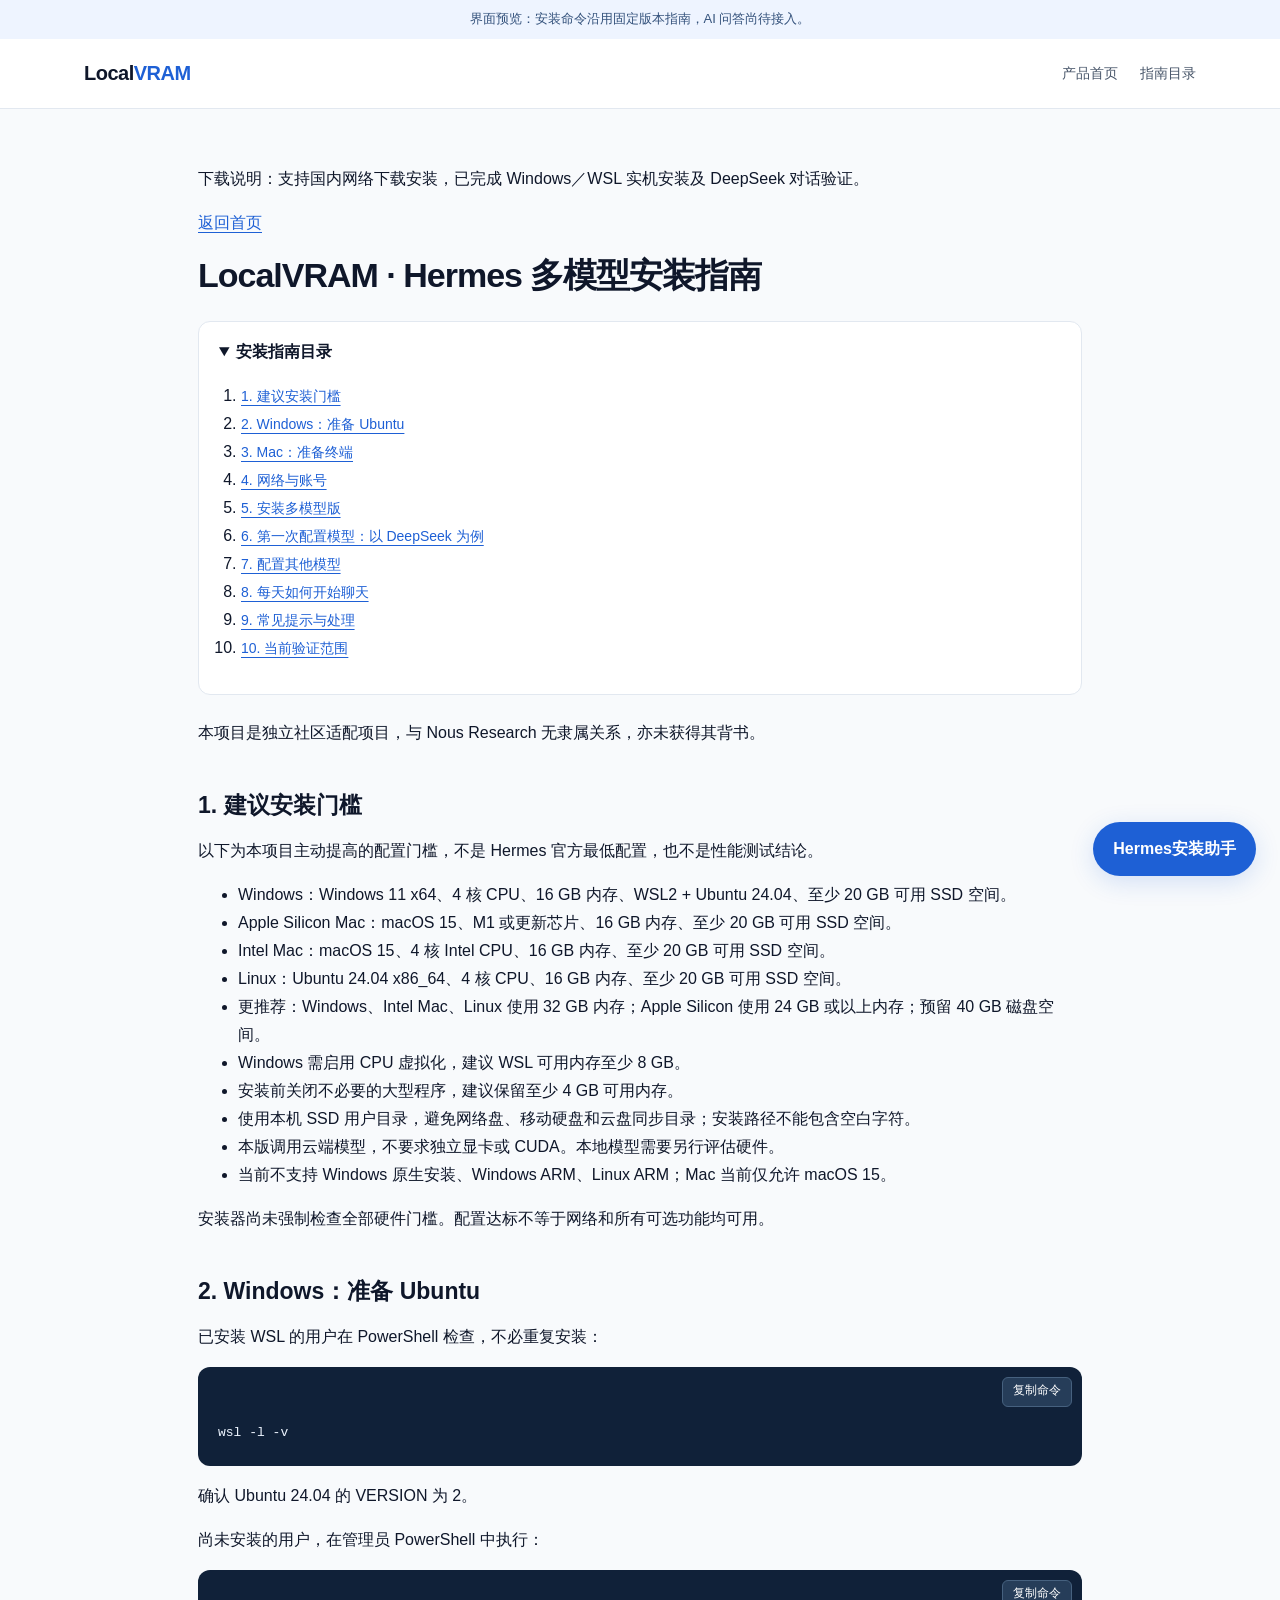
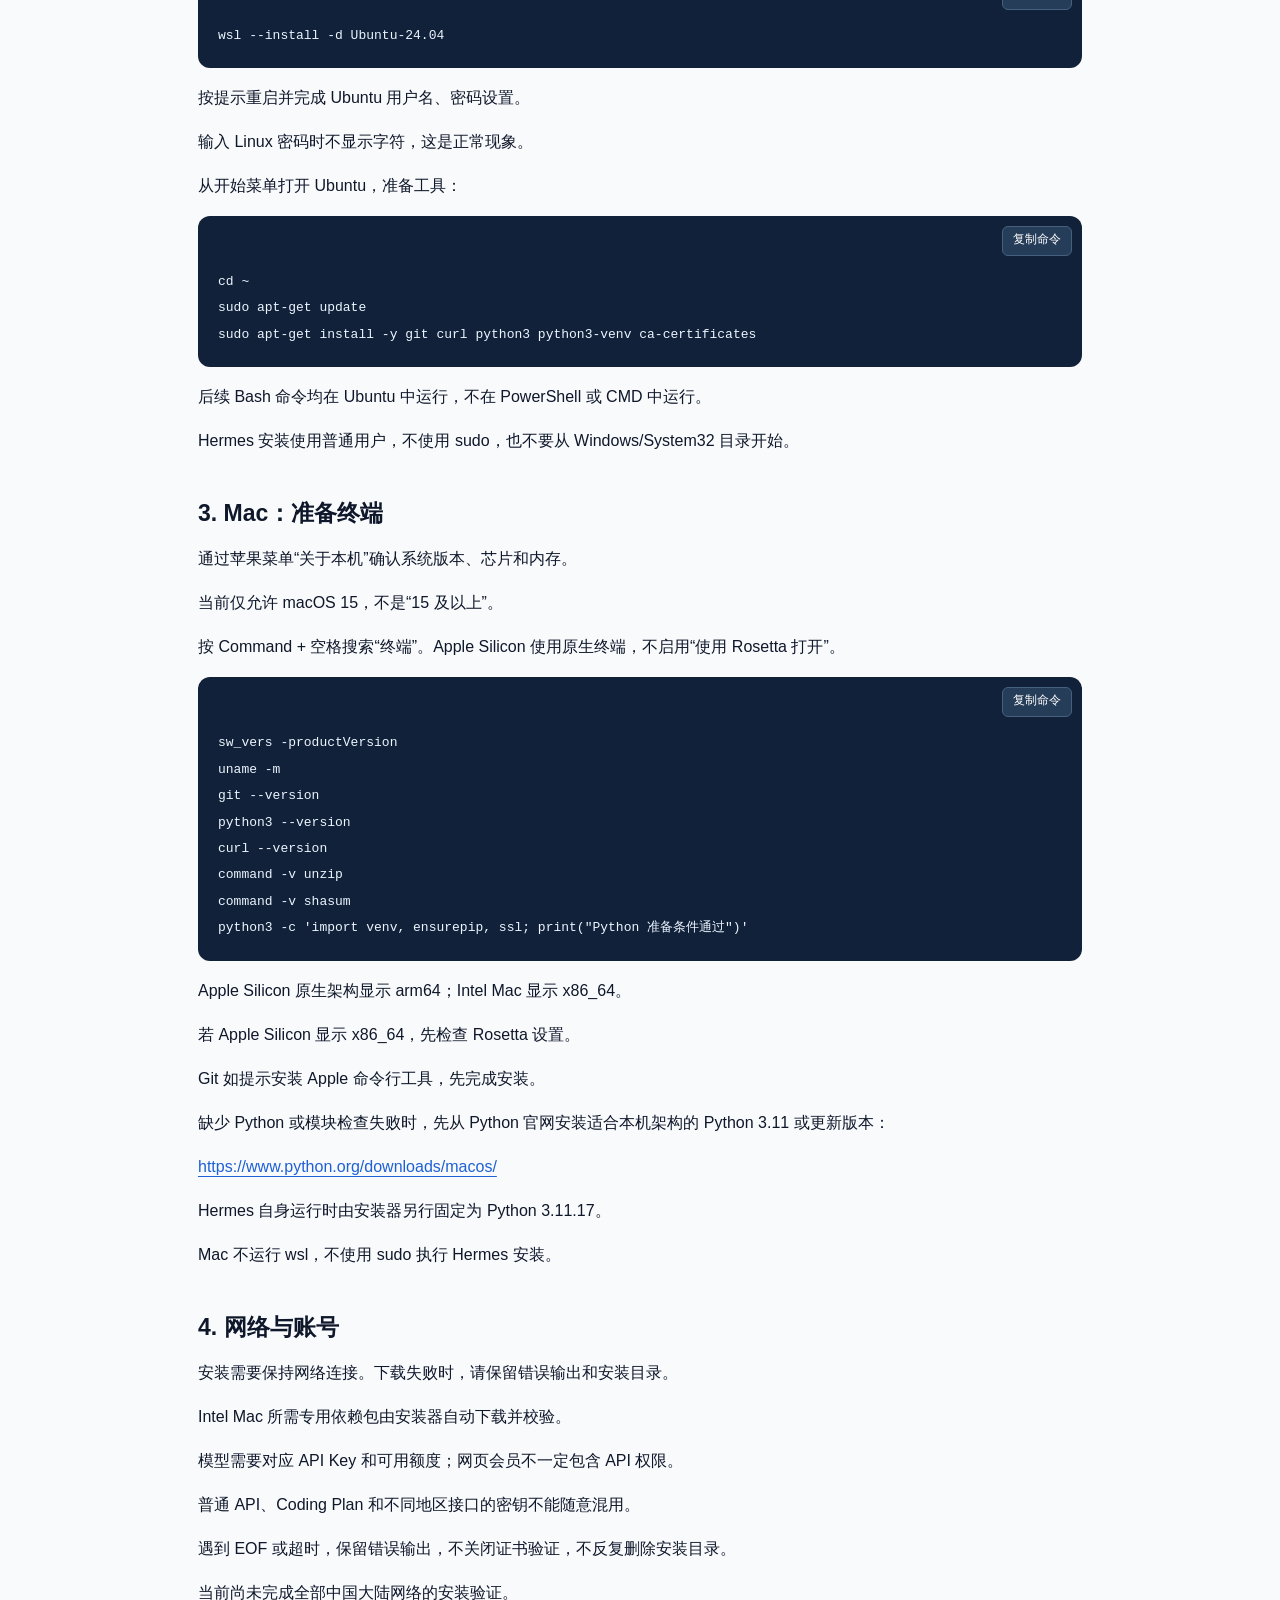
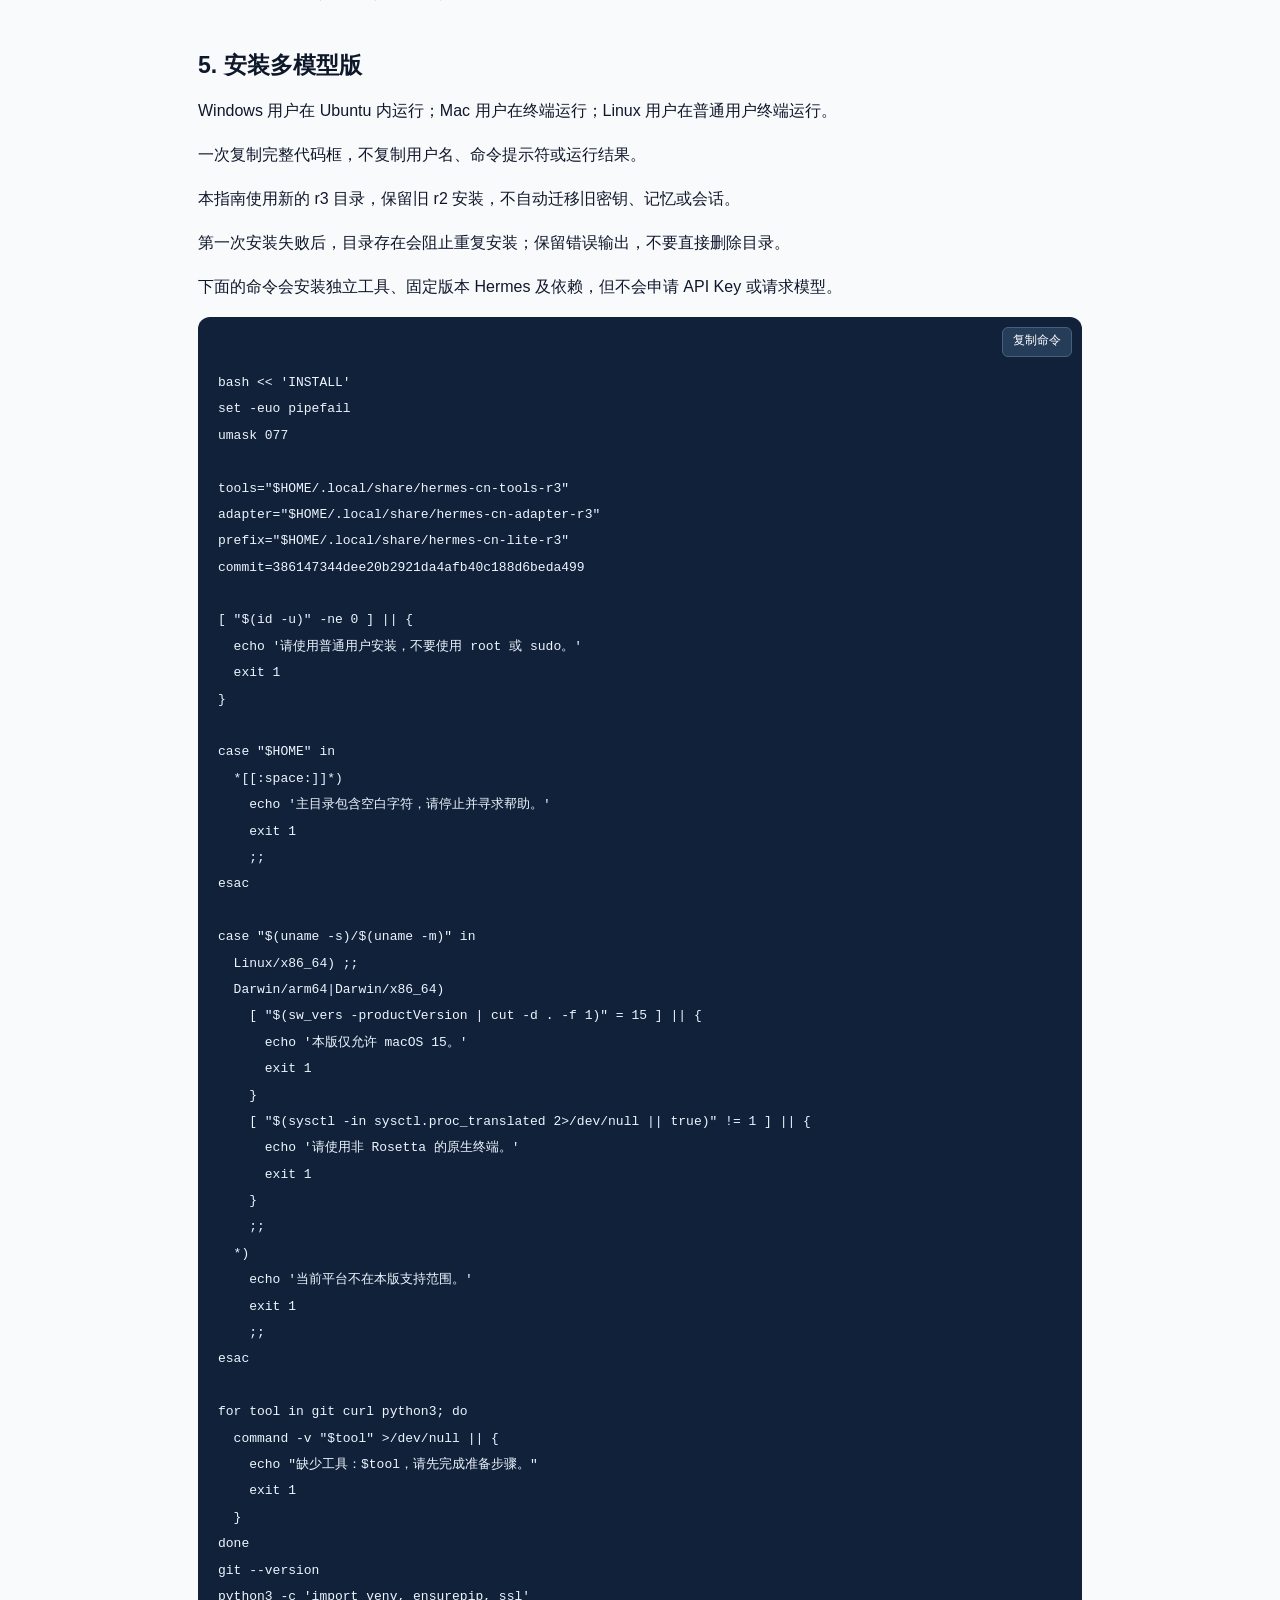
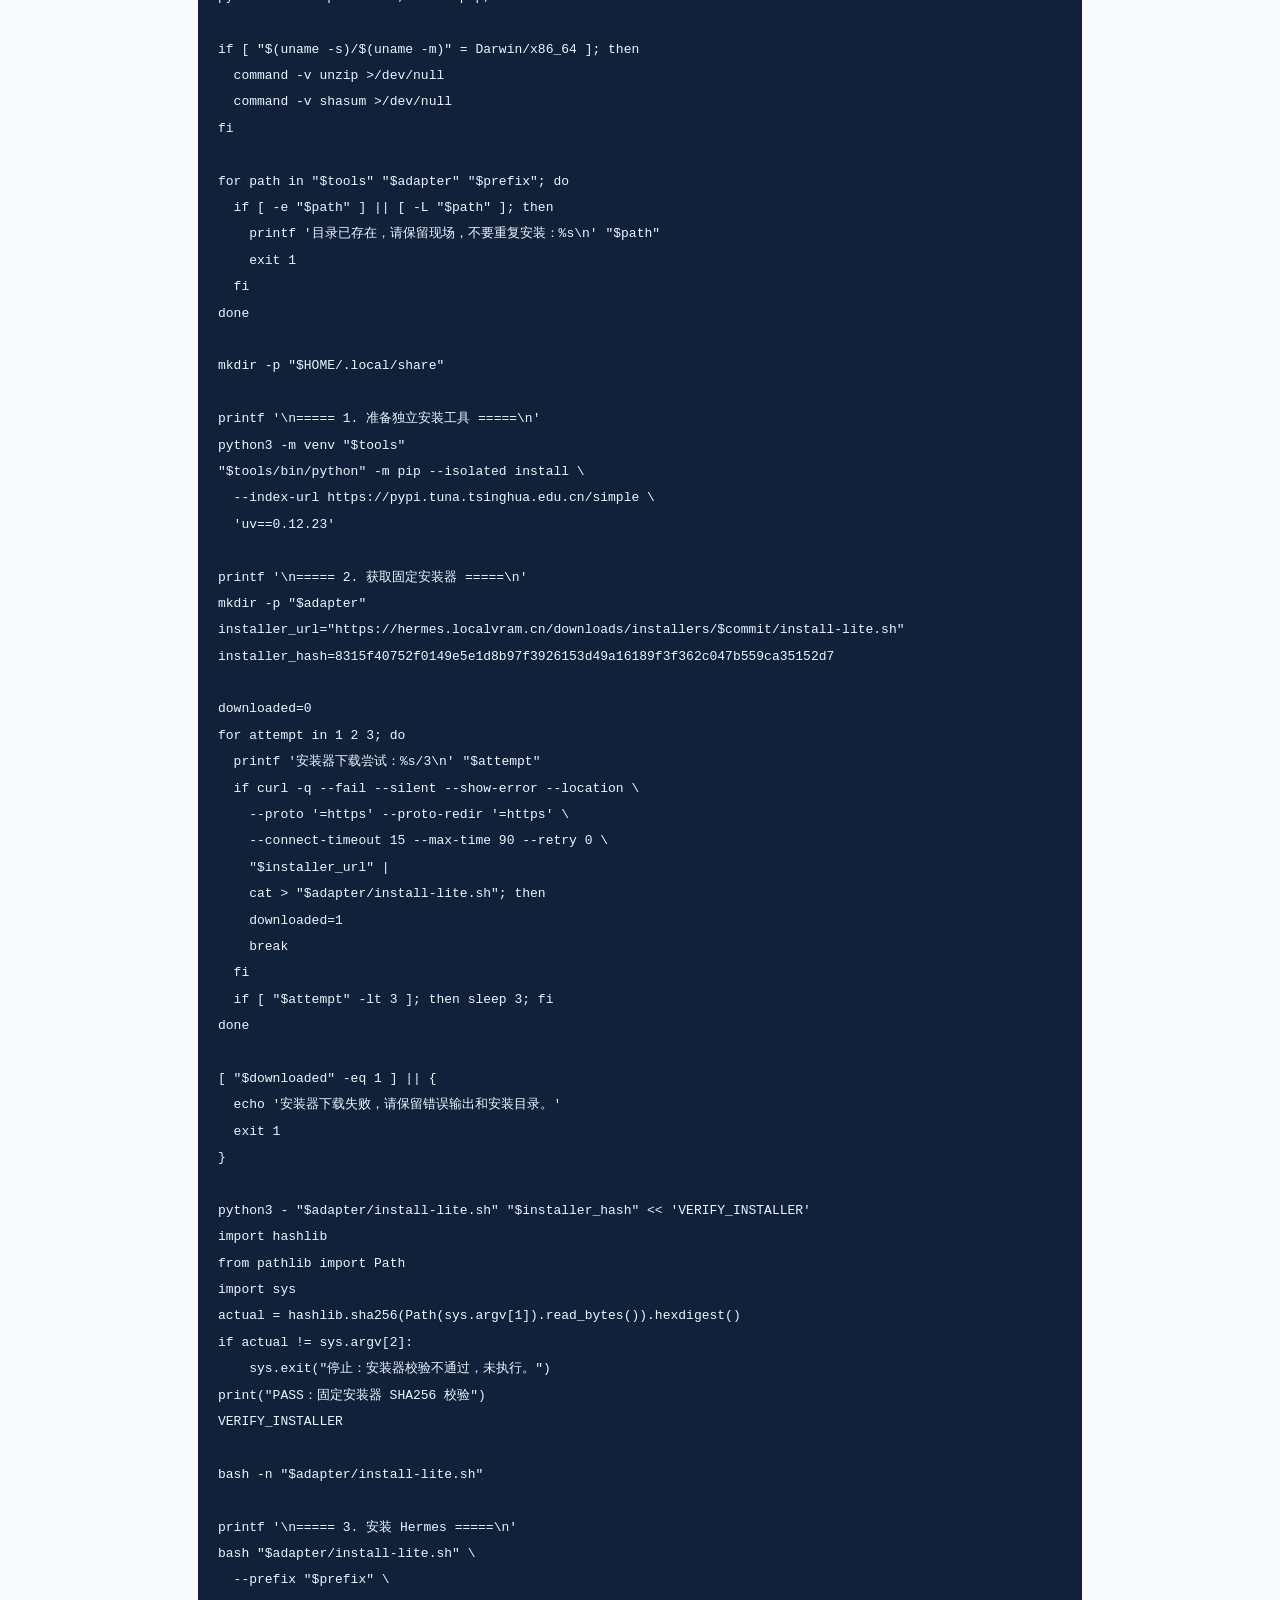
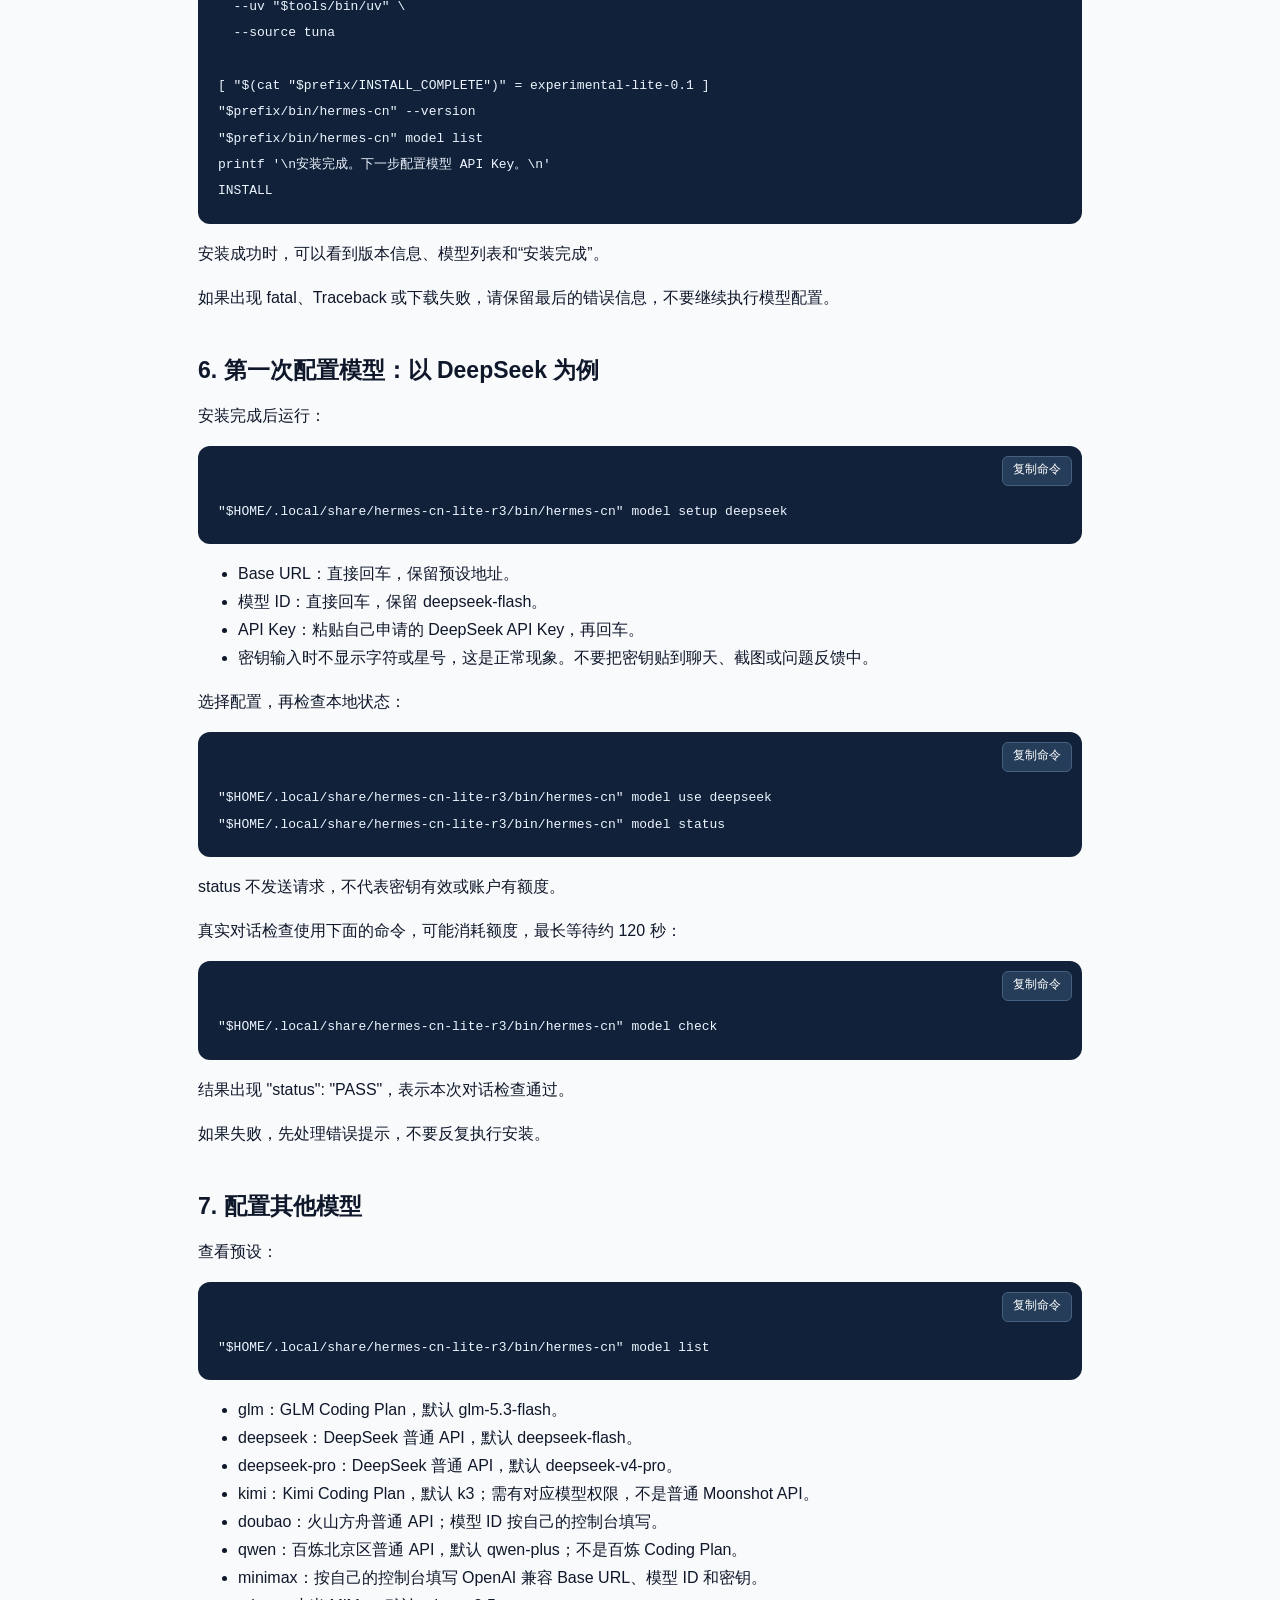
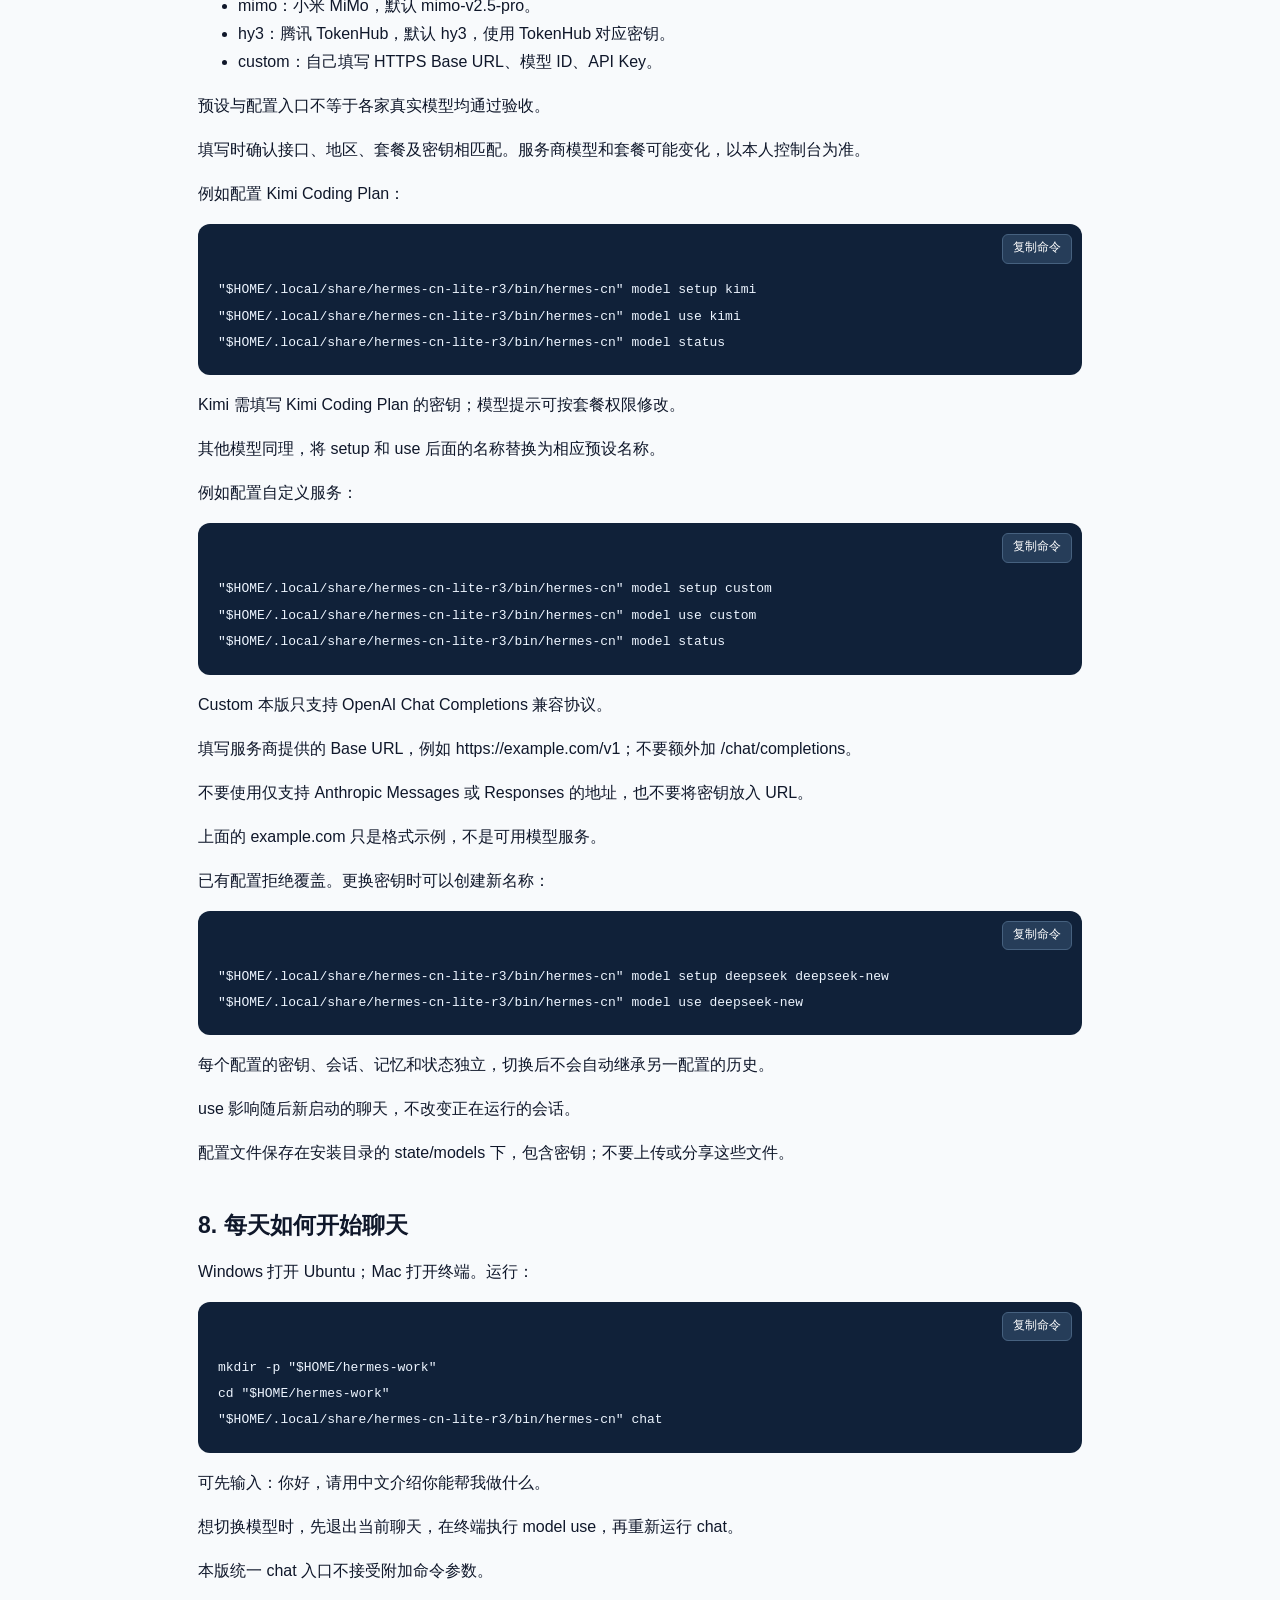
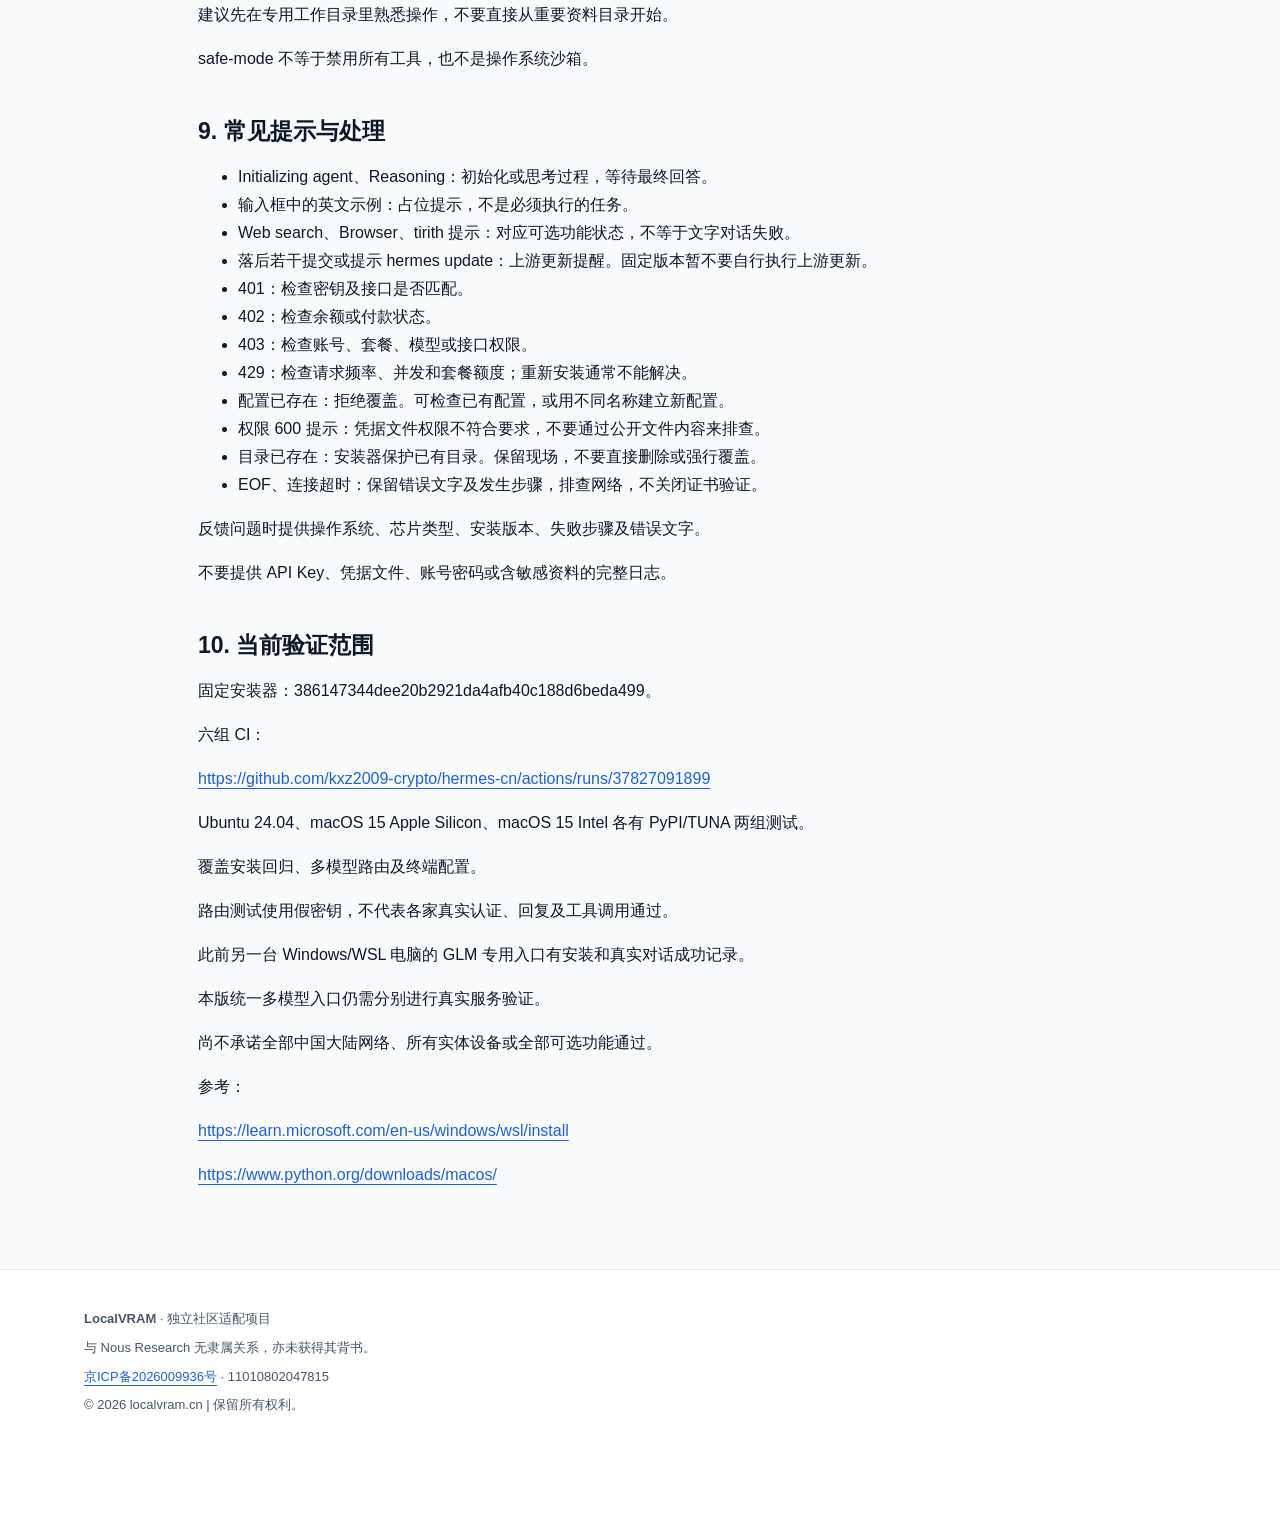
==== commit 77c6c5d9: "feat: add installation assistant UI preview and clear availability states" ====
--- a/site/guide.html
+++ b/site/guide.html
@@ -2,20 +2,23 @@
 <html lang="zh-CN"><head><meta charset="utf-8">
 <meta name="viewport" content="width=device-width,initial-scale=1">
 <meta name="robots" content="noindex,nofollow">
-<title>Hermes 多模型安装指南 · LocalVRAM</title>
-<style>
-*{box-sizing:border-box}
-body{margin:0;background:#f5f8fc;color:#182b45;font:16px/1.85 system-ui,sans-serif}
-main{max-width:960px;margin:auto;padding:28px 22px 70px}
-h1{font-size:32px;line-height:1.35}h2{margin-top:42px;color:#145db1}
-pre{padding:20px;background:#11233c;color:#edf5ff;border-radius:12px;overflow:auto}
-code{font:13px/1.65 ui-monospace,monospace}a{color:#145db1}
-li{margin:8px 0}p{overflow-wrap:anywhere}
-</style></head><body><main>
+<title>完整安装指南 · Hermes智能体办公助手自助安装包</title>
+<link rel="stylesheet" href="product.css">
+<script src="product.js" defer></script>
+</head><body>
+<div class="preview">界面预览：安装命令沿用固定版本指南，AI 问答尚待接入。</div>
+<header class="header"><nav class="nav" aria-label="主导航">
+<a class="brand" href="index.html">Local<span>VRAM</span></a>
+<div class="links"><a href="index.html">产品首页</a>
+<a href="#guide-toc">指南目录</a></div>
+</nav></header>
+
+<main class="guide">
+
 <p>下载说明：支持国内网络下载安装，已完成 Windows／WSL 实机安装及 DeepSeek 对话验证。</p><a href="/">返回首页</a>
-<h1>LocalVRAM · Hermes 多模型安装指南</h1>
+<h1>LocalVRAM · Hermes 多模型安装指南</h1><details class="guide-toc" id="guide-toc" open><summary>安装指南目录</summary><ol><li><a href="#chapter-1">1. 建议安装门槛</a></li><li><a href="#chapter-2">2. Windows：准备 Ubuntu</a></li><li><a href="#chapter-3">3. Mac：准备终端</a></li><li><a href="#chapter-4">4. 网络与账号</a></li><li><a href="#chapter-5">5. 安装多模型版</a></li><li><a href="#chapter-6">6. 第一次配置模型：以 DeepSeek 为例</a></li><li><a href="#chapter-7">7. 配置其他模型</a></li><li><a href="#chapter-8">8. 每天如何开始聊天</a></li><li><a href="#chapter-9">9. 常见提示与处理</a></li><li><a href="#chapter-10">10. 当前验证范围</a></li></ol></details>
 <p>本项目是独立社区适配项目，与 Nous Research 无隶属关系，亦未获得其背书。</p>
-<h2>1. 建议安装门槛</h2>
+<h2 id="chapter-1">1. 建议安装门槛</h2>
 <p>以下为本项目主动提高的配置门槛，不是 Hermes 官方最低配置，也不是性能测试结论。</p>
 <ul>
 <li>Windows：Windows 11 x64、4 核 CPU、16 GB 内存、WSL2 + Ubuntu 24.04、至少 20 GB 可用 SSD 空间。</li>
@@ -30,7 +33,7 @@
 <li>当前不支持 Windows 原生安装、Windows ARM、Linux ARM；Mac 当前仅允许 macOS 15。</li>
 </ul>
 <p>安装器尚未强制检查全部硬件门槛。配置达标不等于网络和所有可选功能均可用。</p>
-<h2>2. Windows：准备 Ubuntu</h2>
+<h2 id="chapter-2">2. Windows：准备 Ubuntu</h2>
 <p>已安装 WSL 的用户在 PowerShell 检查，不必重复安装：</p>
 <pre><code>wsl -l -v
 </code></pre>
@@ -47,7 +50,7 @@
 </code></pre>
 <p>后续 Bash 命令均在 Ubuntu 中运行，不在 PowerShell 或 CMD 中运行。</p>
 <p>Hermes 安装使用普通用户，不使用 sudo，也不要从 Windows/System32 目录开始。</p>
-<h2>3. Mac：准备终端</h2>
+<h2 id="chapter-3">3. Mac：准备终端</h2>
 <p>通过苹果菜单“关于本机”确认系统版本、芯片和内存。</p>
 <p>当前仅允许 macOS 15，不是“15 及以上”。</p>
 <p>按 Command + 空格搜索“终端”。Apple Silicon 使用原生终端，不启用“使用 Rosetta 打开”。</p>
@@ -67,14 +70,14 @@
 <p><a href="https://www.python.org/downloads/macos/">https://www.python.org/downloads/macos/</a></p>
 <p>Hermes 自身运行时由安装器另行固定为 Python 3.11.17。</p>
 <p>Mac 不运行 wsl，不使用 sudo 执行 Hermes 安装。</p>
-<h2>4. 网络与账号</h2>
+<h2 id="chapter-4">4. 网络与账号</h2>
 <p>安装需要保持网络连接。下载失败时，请保留错误输出和安装目录。</p>
 <p>Intel Mac 所需专用依赖包由安装器自动下载并校验。</p>
 <p>模型需要对应 API Key 和可用额度；网页会员不一定包含 API 权限。</p>
 <p>普通 API、Coding Plan 和不同地区接口的密钥不能随意混用。</p>
 <p>遇到 EOF 或超时，保留错误输出，不关闭证书验证，不反复删除安装目录。</p>
 <p>当前尚未完成全部中国大陆网络的安装验证。</p>
-<h2>5. 安装多模型版</h2>
+<h2 id="chapter-5">5. 安装多模型版</h2>
 <p>Windows 用户在 Ubuntu 内运行；Mac 用户在终端运行；Linux 用户在普通用户终端运行。</p>
 <p>一次复制完整代码框，不复制用户名、命令提示符或运行结果。</p>
 <p>本指南使用新的 r3 目录，保留旧 r2 安装，不自动迁移旧密钥、记忆或会话。</p>
@@ -198,7 +201,7 @@
 </code></pre>
 <p>安装成功时，可以看到版本信息、模型列表和“安装完成”。</p>
 <p>如果出现 fatal、Traceback 或下载失败，请保留最后的错误信息，不要继续执行模型配置。</p>
-<h2>6. 第一次配置模型：以 DeepSeek 为例</h2>
+<h2 id="chapter-6">6. 第一次配置模型：以 DeepSeek 为例</h2>
 <p>安装完成后运行：</p>
 <pre><code>&quot;$HOME/.local/share/hermes-cn-lite-r3/bin/hermes-cn&quot; model setup deepseek
 </code></pre>
@@ -218,7 +221,7 @@
 </code></pre>
 <p>结果出现 &quot;status&quot;: &quot;PASS&quot;，表示本次对话检查通过。</p>
 <p>如果失败，先处理错误提示，不要反复执行安装。</p>
-<h2>7. 配置其他模型</h2>
+<h2 id="chapter-7">7. 配置其他模型</h2>
 <p>查看预设：</p>
 <pre><code>&quot;$HOME/.local/share/hermes-cn-lite-r3/bin/hermes-cn&quot; model list
 </code></pre>
@@ -259,7 +262,7 @@
 <p>每个配置的密钥、会话、记忆和状态独立，切换后不会自动继承另一配置的历史。</p>
 <p>use 影响随后新启动的聊天，不改变正在运行的会话。</p>
 <p>配置文件保存在安装目录的 state/models 下，包含密钥；不要上传或分享这些文件。</p>
-<h2>8. 每天如何开始聊天</h2>
+<h2 id="chapter-8">8. 每天如何开始聊天</h2>
 <p>Windows 打开 Ubuntu；Mac 打开终端。运行：</p>
 <pre><code>mkdir -p &quot;$HOME/hermes-work&quot;
 cd &quot;$HOME/hermes-work&quot;
@@ -270,7 +273,7 @@
 <p>本版统一 chat 入口不接受附加命令参数。</p>
 <p>建议先在专用工作目录里熟悉操作，不要直接从重要资料目录开始。</p>
 <p>safe-mode 不等于禁用所有工具，也不是操作系统沙箱。</p>
-<h2>9. 常见提示与处理</h2>
+<h2 id="chapter-9">9. 常见提示与处理</h2>
 <ul>
 <li>Initializing agent、Reasoning：初始化或思考过程，等待最终回答。</li>
 <li>输入框中的英文示例：占位提示，不是必须执行的任务。</li>
@@ -287,7 +290,7 @@
 </ul>
 <p>反馈问题时提供操作系统、芯片类型、安装版本、失败步骤及错误文字。</p>
 <p>不要提供 API Key、凭据文件、账号密码或含敏感资料的完整日志。</p>
-<h2>10. 当前验证范围</h2>
+<h2 id="chapter-10">10. 当前验证范围</h2>
 <p>固定安装器：386147344dee20b2921da4afb40c188d6beda499。</p>
 <p>六组 CI：</p>
 <p><a href="https://github.com/kxz2009-crypto/hermes-cn/actions/runs/37827091899">https://github.com/kxz2009-crypto/hermes-cn/actions/runs/37827091899</a></p>
@@ -300,11 +303,22 @@
 <p>参考：</p>
 <p><a href="https://learn.microsoft.com/en-us/windows/wsl/install">https://learn.microsoft.com/en-us/windows/wsl/install</a></p>
 <p><a href="https://www.python.org/downloads/macos/">https://www.python.org/downloads/macos/</a></p>
-</main><footer class="localvram-legal-footer" style="max-width:960px;margin:32px auto;padding:24px 22px;border-top:1px solid #dce5ef;text-align:center;font-size:14px;line-height:1.9;color:#52647a">
-  <a href="https://beian.miit.gov.cn/" target="_blank" rel="noopener noreferrer" style="color:inherit">京ICP备2026009936号</a>
-  <span aria-hidden="true"> · </span>
-  <span>11010802047815</span>
-  <p>© 2026 localvram.cn | 保留所有权利。</p>
-</footer>
-
-</body></html>
+
+</main>
+<footer class="footer"><div class="footer-inner">
+<p><strong>LocalVRAM</strong> · 独立社区适配项目</p>
+<p>与 Nous Research 无隶属关系，亦未获得其背书。</p>
+<p><a href="https://beian.miit.gov.cn/" target="_blank"
+rel="noopener noreferrer">京ICP备2026009936号</a> · <span>11010802047815</span></p>
+<p>© 2026 localvram.cn | 保留所有权利。</p>
+</div></footer>
+<button class="assistant-launch" id="assistant-launch" type="button"
+aria-haspopup="dialog" aria-controls="assistant-panel">Hermes安装助手</button>
+<dialog class="assistant-panel" id="assistant-panel" aria-labelledby="assistant-title">
+<div class="assistant-top"><strong id="assistant-title">Hermes安装助手 · 预览</strong>
+<button id="assistant-close" type="button" aria-label="关闭安装助手">关闭</button></div>
+<iframe src="install-assistant.html" title="Hermes安装助手问答"
+loading="lazy" referrerpolicy="same-origin"></iframe>
+</dialog>
+</body>
+</html>
--- a/site/product.css
+++ b/site/product.css
@@ -0,0 +1,138 @@
+:root{
+  --blue:#1e60d5;--blue-dark:#164eac;--ink:#0f172a;
+  --muted:#475569;--line:#e2e8f0;--bg:#f8fafc;
+  --green:#059669;--radius:16px;
+}
+*{box-sizing:border-box}
+html{scroll-behavior:smooth;scroll-padding-top:100px}
+body{margin:0;background:var(--bg);color:var(--ink);
+  font:16px/1.75 -apple-system,BlinkMacSystemFont,"Segoe UI",
+  "PingFang SC","Microsoft YaHei",sans-serif}
+a{color:var(--blue);text-underline-offset:4px}
+button,input,textarea{font:inherit}
+button,a{-webkit-tap-highlight-color:transparent}
+button{cursor:pointer}
+:focus-visible{outline:3px solid #0ea5e9;outline-offset:4px}
+[hidden]{display:none!important}
+.preview{padding:8px 20px;text-align:center;background:#eef4ff;
+  color:#34527c;font-size:13px}
+.header{background:#ffffffed;border-bottom:1px solid var(--line);
+  position:sticky;top:0;z-index:10}
+.nav{max-width:1160px;margin:auto;padding:17px 24px;display:flex;
+  align-items:center;justify-content:space-between;gap:20px;flex-wrap:wrap}
+.brand{font-size:20px;font-weight:800;letter-spacing:-.5px;
+  text-decoration:none;color:var(--ink)}
+.brand span{color:var(--blue)}
+.links{display:flex;gap:22px;align-items:center;flex-wrap:wrap}
+.links a{font-size:14px;color:var(--muted);text-decoration:none}
+.links a:hover{color:var(--blue)}
+.container{max-width:1160px;margin:auto;padding:0 24px}
+.hero{display:grid;grid-template-columns:1.12fr .88fr;
+  gap:56px;align-items:center;padding:72px 0 64px}
+.eyebrow{font-size:13px;font-weight:700;letter-spacing:1px;color:var(--blue)}
+h1{font-size:clamp(30px,3.8vw,46px);line-height:1.3;letter-spacing:-1px;
+  margin:16px 0 20px}
+h2{font-size:27px;line-height:1.4;margin:0 0 12px}
+h3{font-size:18px;margin:0 0 10px}
+.lead{color:var(--muted);font-size:18px;max-width:620px}
+.subtitle{font-weight:600;color:var(--ink);font-size:20px}
+.actions{display:flex;gap:12px;flex-wrap:wrap;margin:26px 0 14px}
+.button{display:inline-flex;align-items:center;justify-content:center;
+  padding:12px 20px;border-radius:10px;border:1px solid var(--line);
+  background:#fff;color:var(--ink);font-weight:600;text-decoration:none}
+.button.primary{background:var(--blue);border-color:var(--blue);color:#fff}
+.button.primary:hover{background:var(--blue-dark)}
+.small{font-size:14px;color:var(--muted)}
+.price{margin-top:24px;padding-top:20px;border-top:1px solid var(--line)}
+.price strong{font-size:28px;color:var(--blue)}
+.price p{margin:4px 0}
+.scene{background:#fff;border:1px solid var(--line);border-radius:20px;
+  padding:26px;box-shadow:0 18px 50px #19365b0a}
+.scene-top{display:flex;justify-content:space-between;gap:12px;
+  padding-bottom:18px;border-bottom:1px solid var(--line);font-size:14px}
+.scene-top span{color:var(--muted);font-size:12px}
+.scene-title{font-size:23px;font-weight:700;margin:24px 0 16px}
+.task{display:flex;gap:14px;padding:17px 0;border-bottom:1px solid #f1f5f9}
+.task b{display:grid;place-items:center;width:36px;height:36px;flex:none;
+  border-radius:10px;background:#eef4ff;color:var(--blue);font-size:14px}
+.task p{margin:0;font-size:14px;color:var(--muted)}
+.task strong{font-size:16px}
+.section{padding:52px 0;border-top:1px solid var(--line)}
+.section-intro{color:var(--muted);margin:0 0 28px}
+.grid{display:grid;grid-template-columns:repeat(4,minmax(0,1fr));gap:22px}
+.feature{padding:6px 0}
+.feature p{font-size:14px;color:var(--muted);margin:8px 0}
+.number{font-size:13px;color:var(--blue);font-weight:700;margin-bottom:12px}
+.platforms{display:grid;grid-template-columns:repeat(3,minmax(0,1fr));gap:18px}
+.platform{background:#fff;border:1px solid var(--line);border-radius:14px;padding:24px}
+.platform ul{padding-left:20px;color:var(--muted);font-size:14px}
+.pill{display:inline-block;border:1px solid var(--line);border-radius:24px;
+  padding:7px 14px;background:#fff;font-size:14px;margin:0 8px 10px 0}
+.pill.verified{color:#047857;background:#ecfdf5;border-color:#bbf7d0}
+details.faq{border-bottom:1px solid var(--line);padding:18px 0}
+details.faq summary{cursor:pointer;font-weight:600}
+details.faq p{color:var(--muted);max-width:850px}
+.notice{padding:20px 24px;border-left:3px solid var(--blue);
+  background:#eef4ff;border-radius:0 10px 10px 0}
+.footer{border-top:1px solid var(--line);padding:32px 24px 90px;
+  background:#fff;color:var(--muted);font-size:13px}
+.footer-inner{max-width:1112px;margin:auto}
+.footer p{margin:6px 0}
+.mobile-note{display:none}
+.assistant-launch{position:fixed;right:24px;bottom:24px;z-index:25;
+  border:0;border-radius:30px;background:var(--blue);color:white;
+  padding:13px 20px;font-weight:600;box-shadow:0 6px 24px #1e60d52b}
+.assistant-panel{position:fixed;inset:16px 16px 16px auto;margin:0;
+  width:410px;max-width:calc(100vw - 32px);height:calc(100dvh - 32px);
+  max-height:none;padding:0;border:1px solid var(--line);border-radius:16px;
+  box-shadow:0 16px 60px #0f172a24;background:#fff;z-index:30}
+.assistant-panel[open]{display:flex;flex-direction:column}
+.assistant-panel::backdrop{background:#0f172a55}
+.assistant-top{display:flex;align-items:center;justify-content:space-between;
+  padding:13px 18px;border-bottom:1px solid var(--line);font-size:14px}
+.assistant-top button{border:1px solid var(--line);border-radius:7px;
+  padding:4px 10px;background:#fff;color:var(--ink)}
+.assistant-panel iframe{border:0;width:100%;flex:1;min-height:0}
+.guide{max-width:940px;margin:auto;padding:40px 28px 64px}
+.guide h1{font-size:34px}
+.guide h2{margin-top:42px;font-size:23px}
+.guide p,.guide li{overflow-wrap:anywhere}
+.guide pre{position:relative;overflow:auto;background:#102139;color:#edf5ff;
+  border-radius:12px;padding:52px 20px 20px;line-height:1.65}
+.guide code{font:13px/1.65 ui-monospace,SFMono-Regular,Consolas,monospace}
+.code-copy{position:absolute;right:10px;top:10px;background:#263d59;color:#fff;
+  border:1px solid #46617f;border-radius:6px;padding:4px 10px;font-size:12px}
+.guide-toc{background:#fff;border:1px solid var(--line);border-radius:12px;
+  padding:16px 20px;margin:24px 0}
+.guide-toc summary{cursor:pointer;font-weight:600}
+.guide-toc ol{padding-left:22px}
+.guide-toc a{font-size:14px}
+@media(min-width:1280px){
+  body.assistant-open{padding-right:440px}
+  body.assistant-open .hero{grid-template-columns:1fr;gap:28px}
+  body.assistant-open .grid{grid-template-columns:repeat(2,minmax(0,1fr))}
+  body.assistant-open .platforms{grid-template-columns:1fr}
+}
+@media(max-width:860px){
+  .hero{grid-template-columns:1fr;gap:32px;padding:36px 0}
+  .grid{grid-template-columns:repeat(2,minmax(0,1fr))}
+  .platforms{grid-template-columns:1fr}
+  .mobile-note{display:block;background:#fffbeb;color:#92400e;
+    padding:10px 20px;font-size:13px}
+}
+@media(max-width:560px){
+  .nav{padding:12px 18px;gap:8px}
+  .links{gap:15px}
+  .links a{font-size:13px}
+  .container{padding:0 20px}
+  .grid{grid-template-columns:1fr;gap:24px}
+  .hero{padding:30px 0}
+  .scene{padding:20px}
+  .section{padding:36px 0}
+  .guide{padding:28px 18px}
+  .guide h1{font-size:28px}
+  .assistant-panel{inset:0;width:100%;max-width:100%;
+    height:100dvh;border:0;border-radius:0}
+  .assistant-launch{right:16px;bottom:16px}
+}
+@media(prefers-reduced-motion:reduce){html{scroll-behavior:auto}}
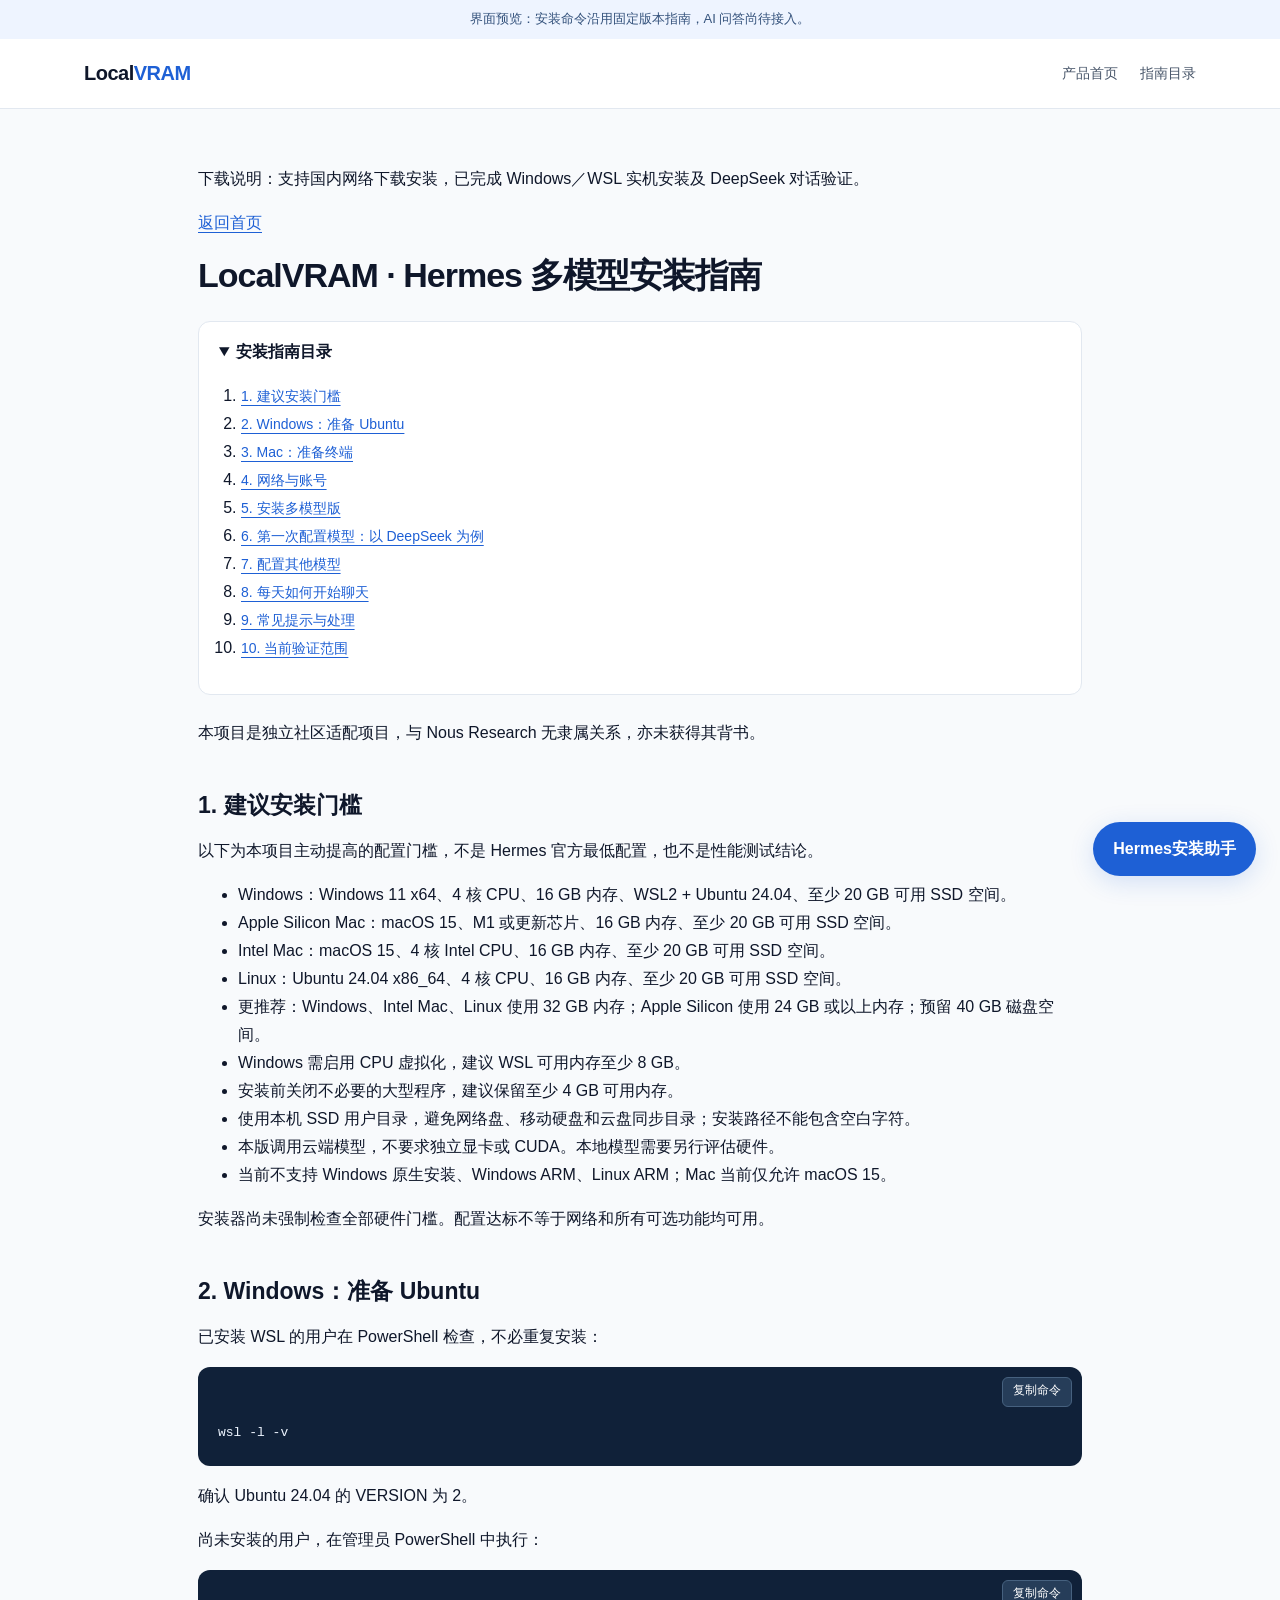
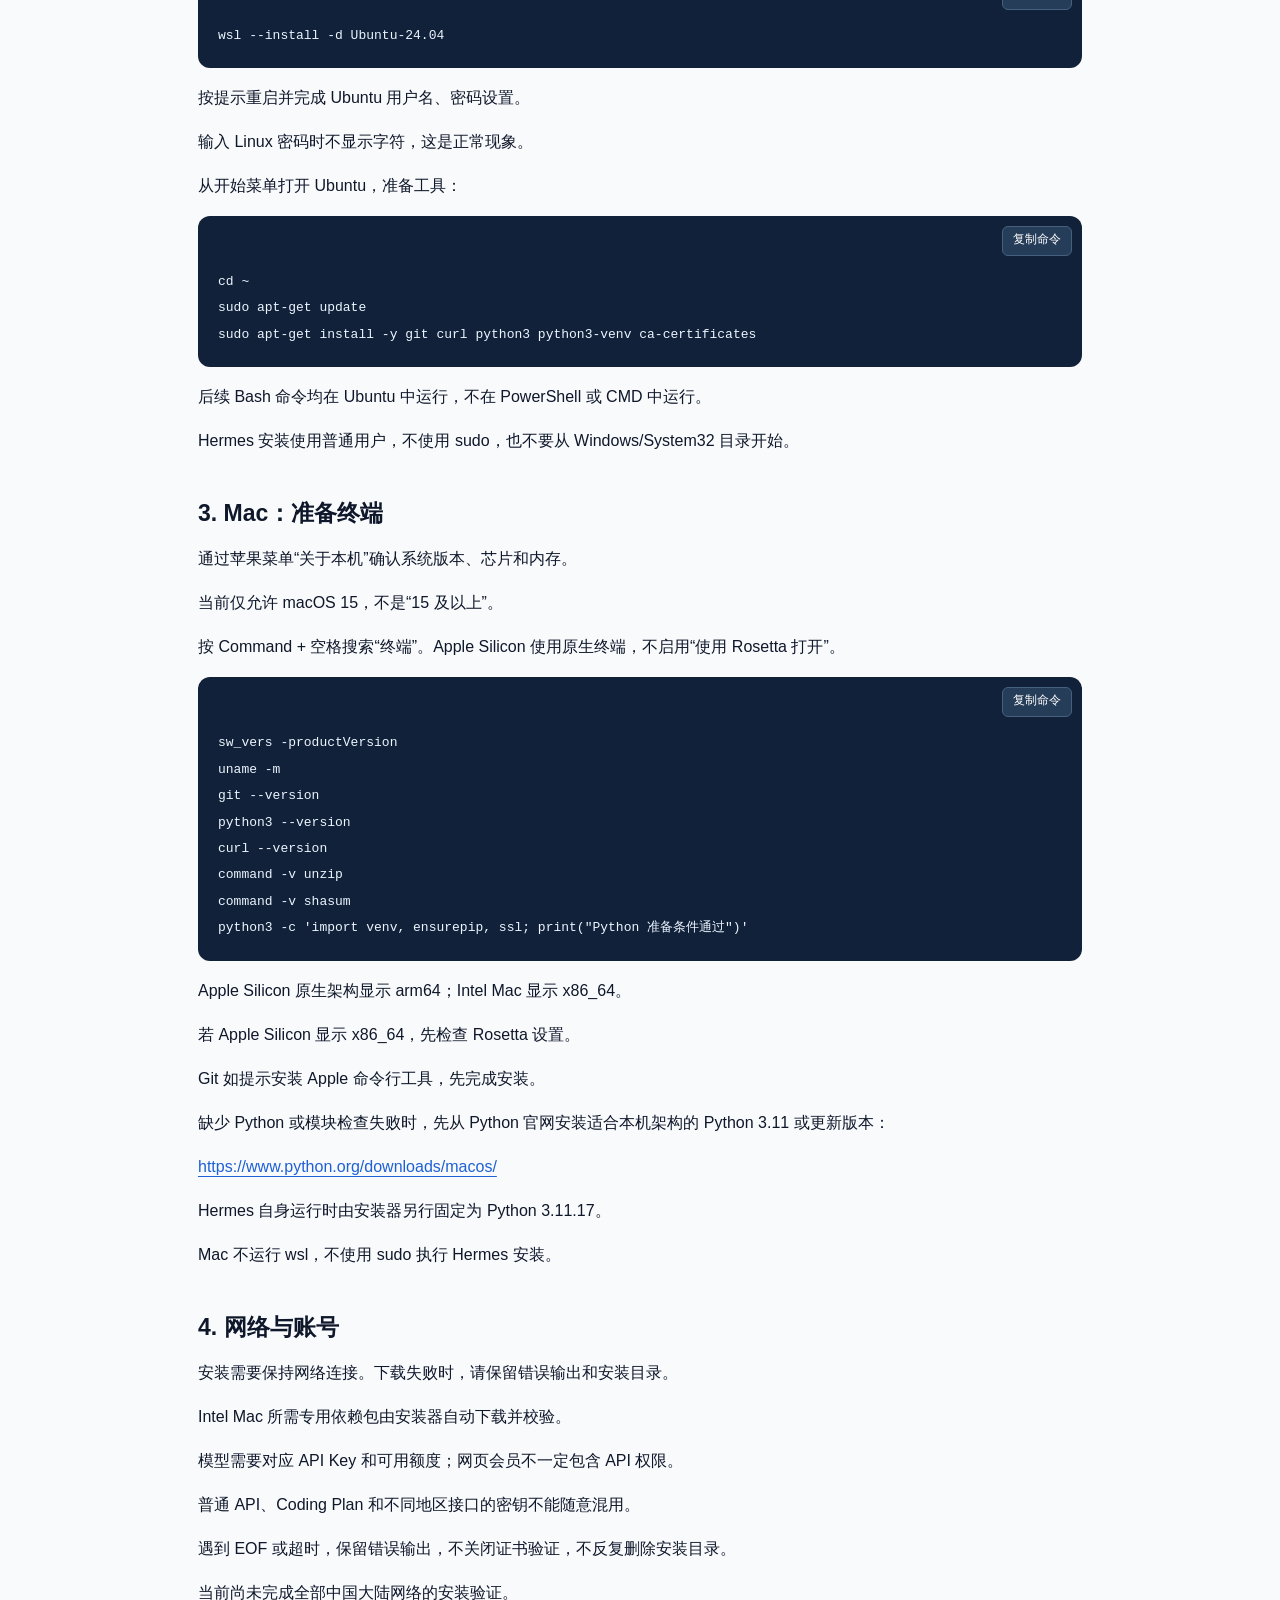
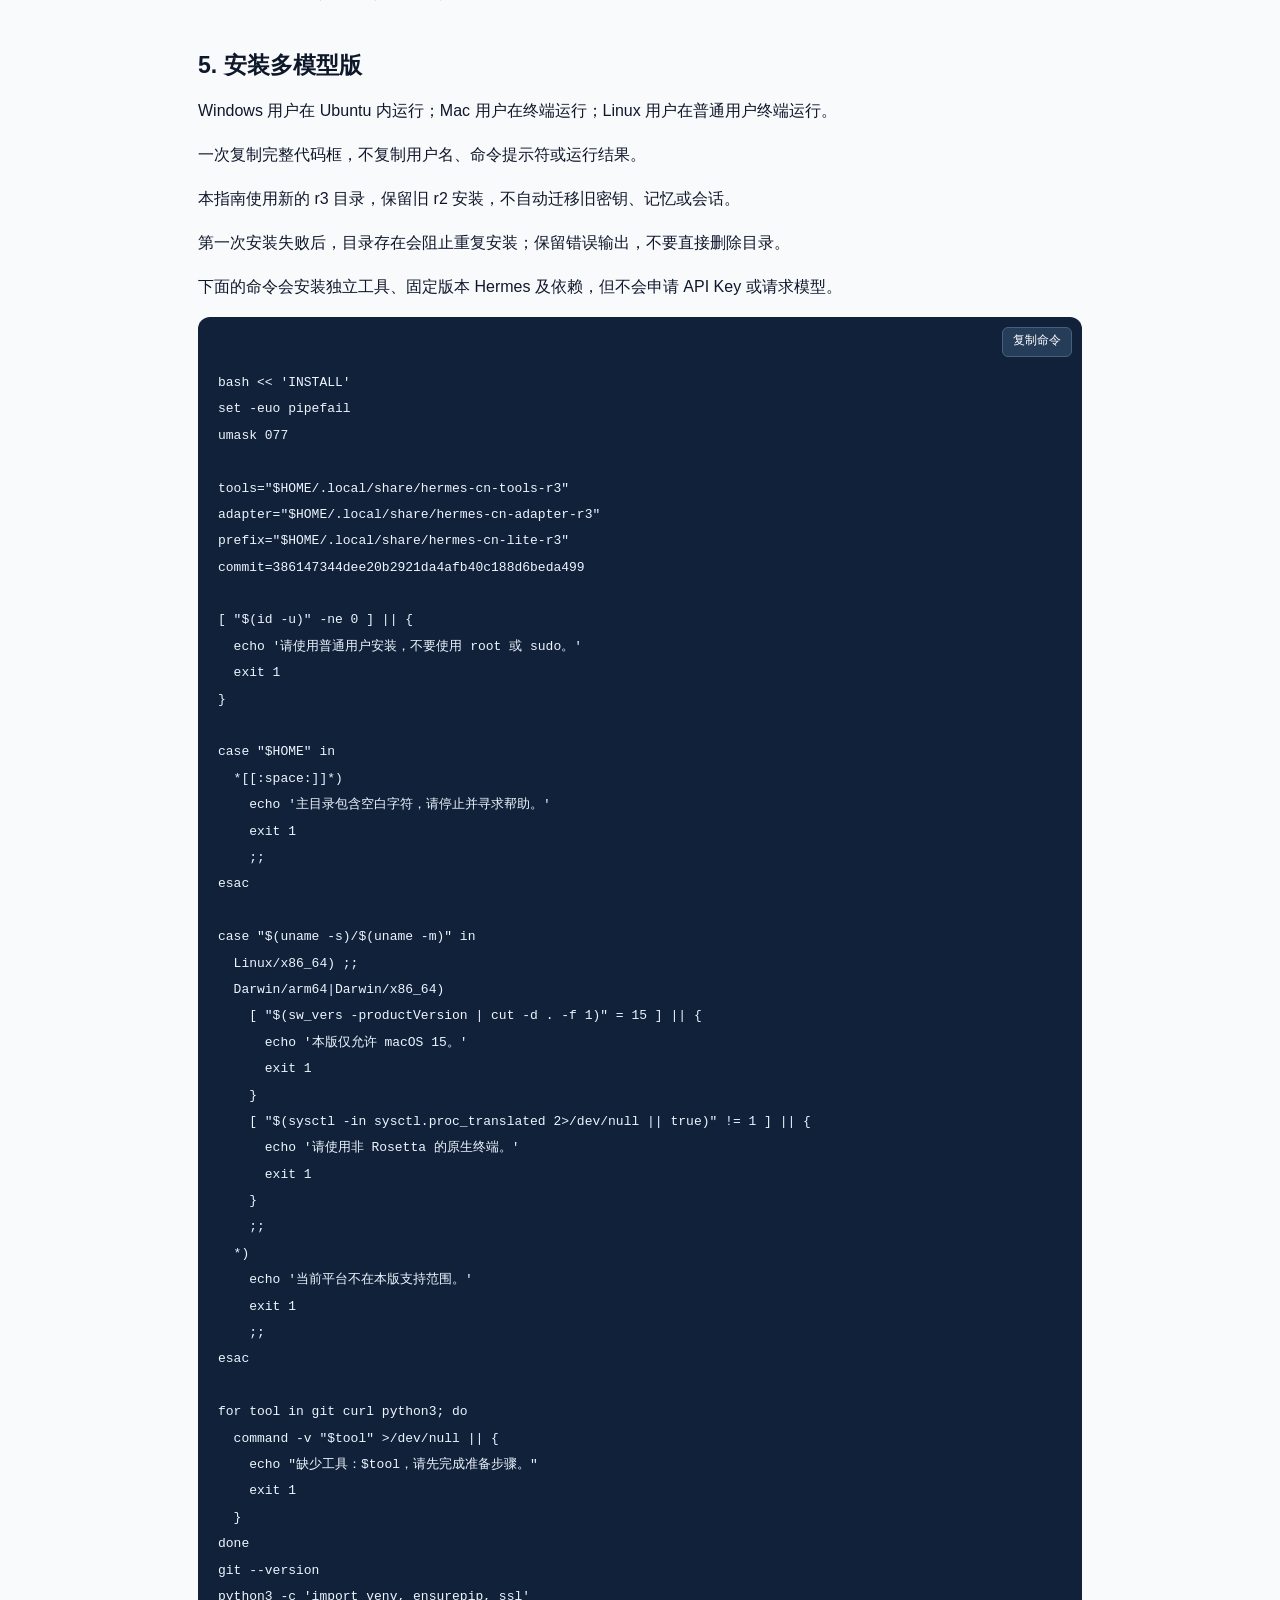
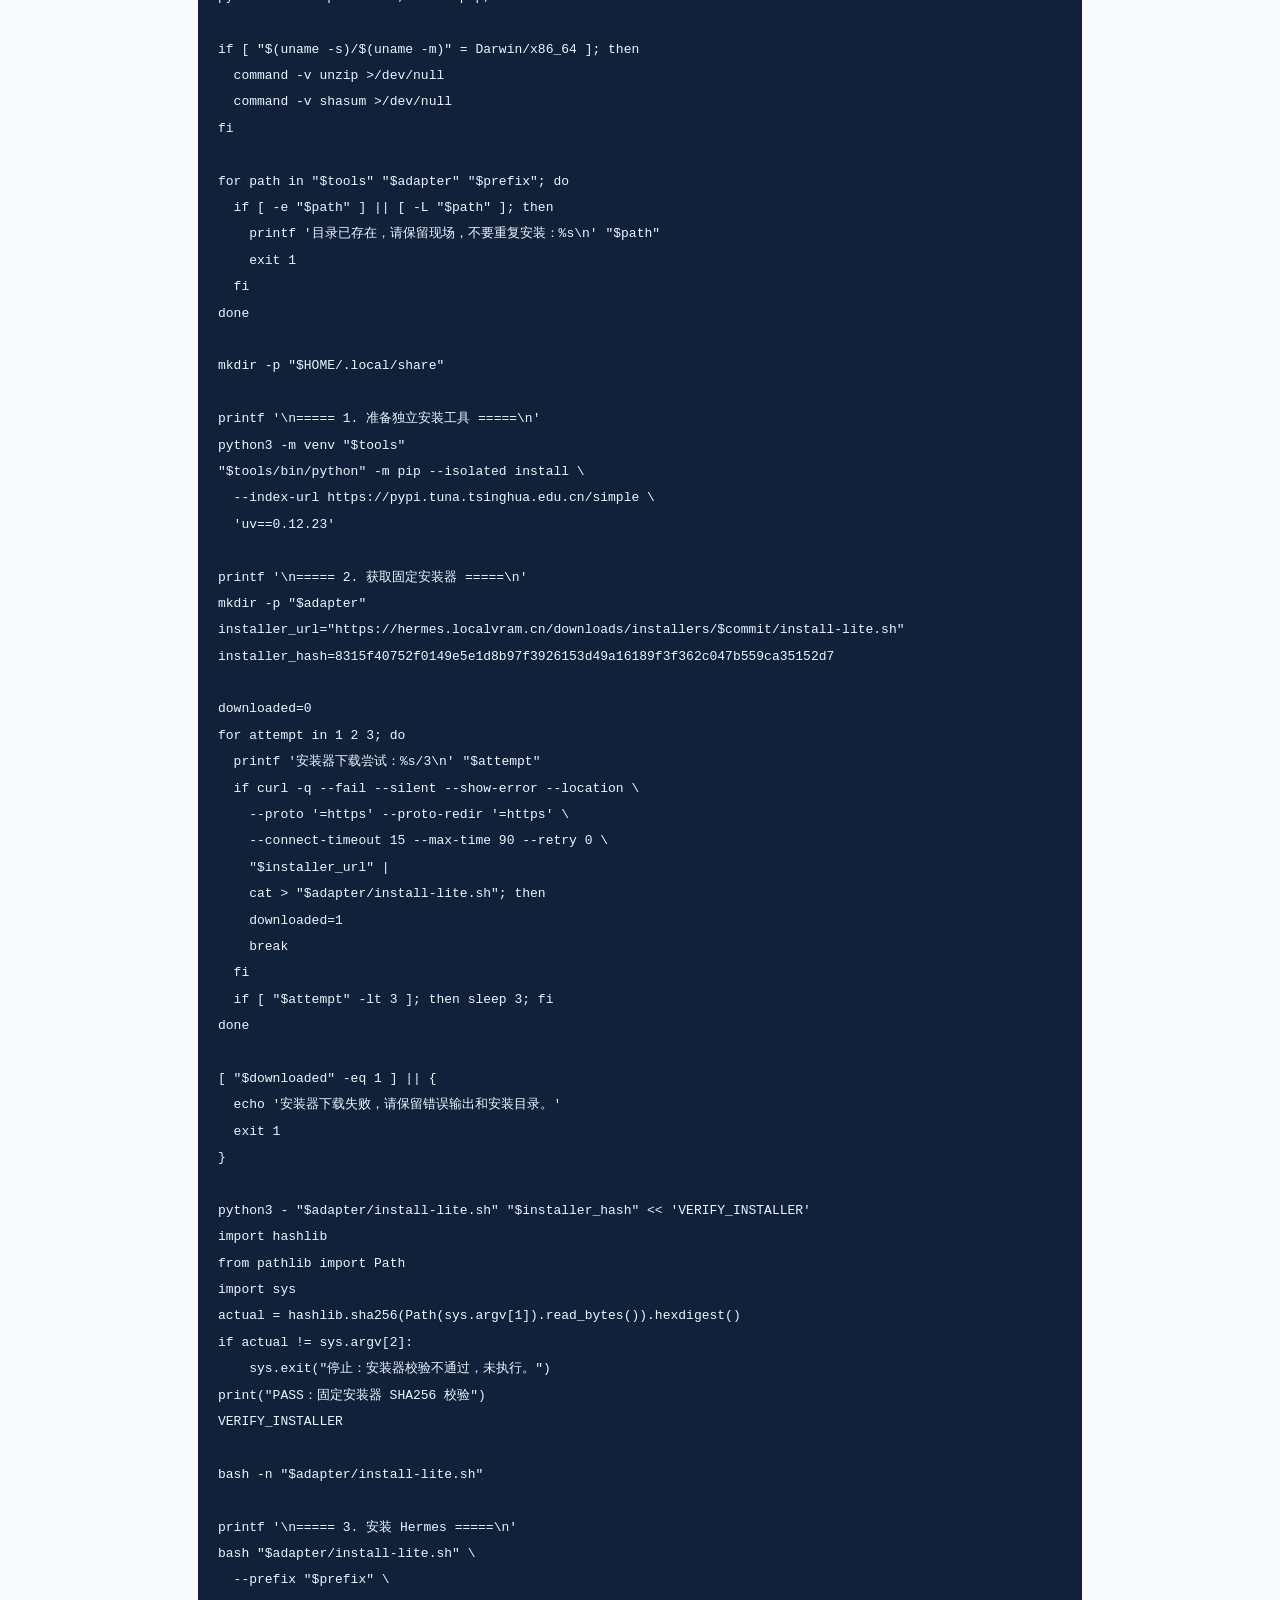
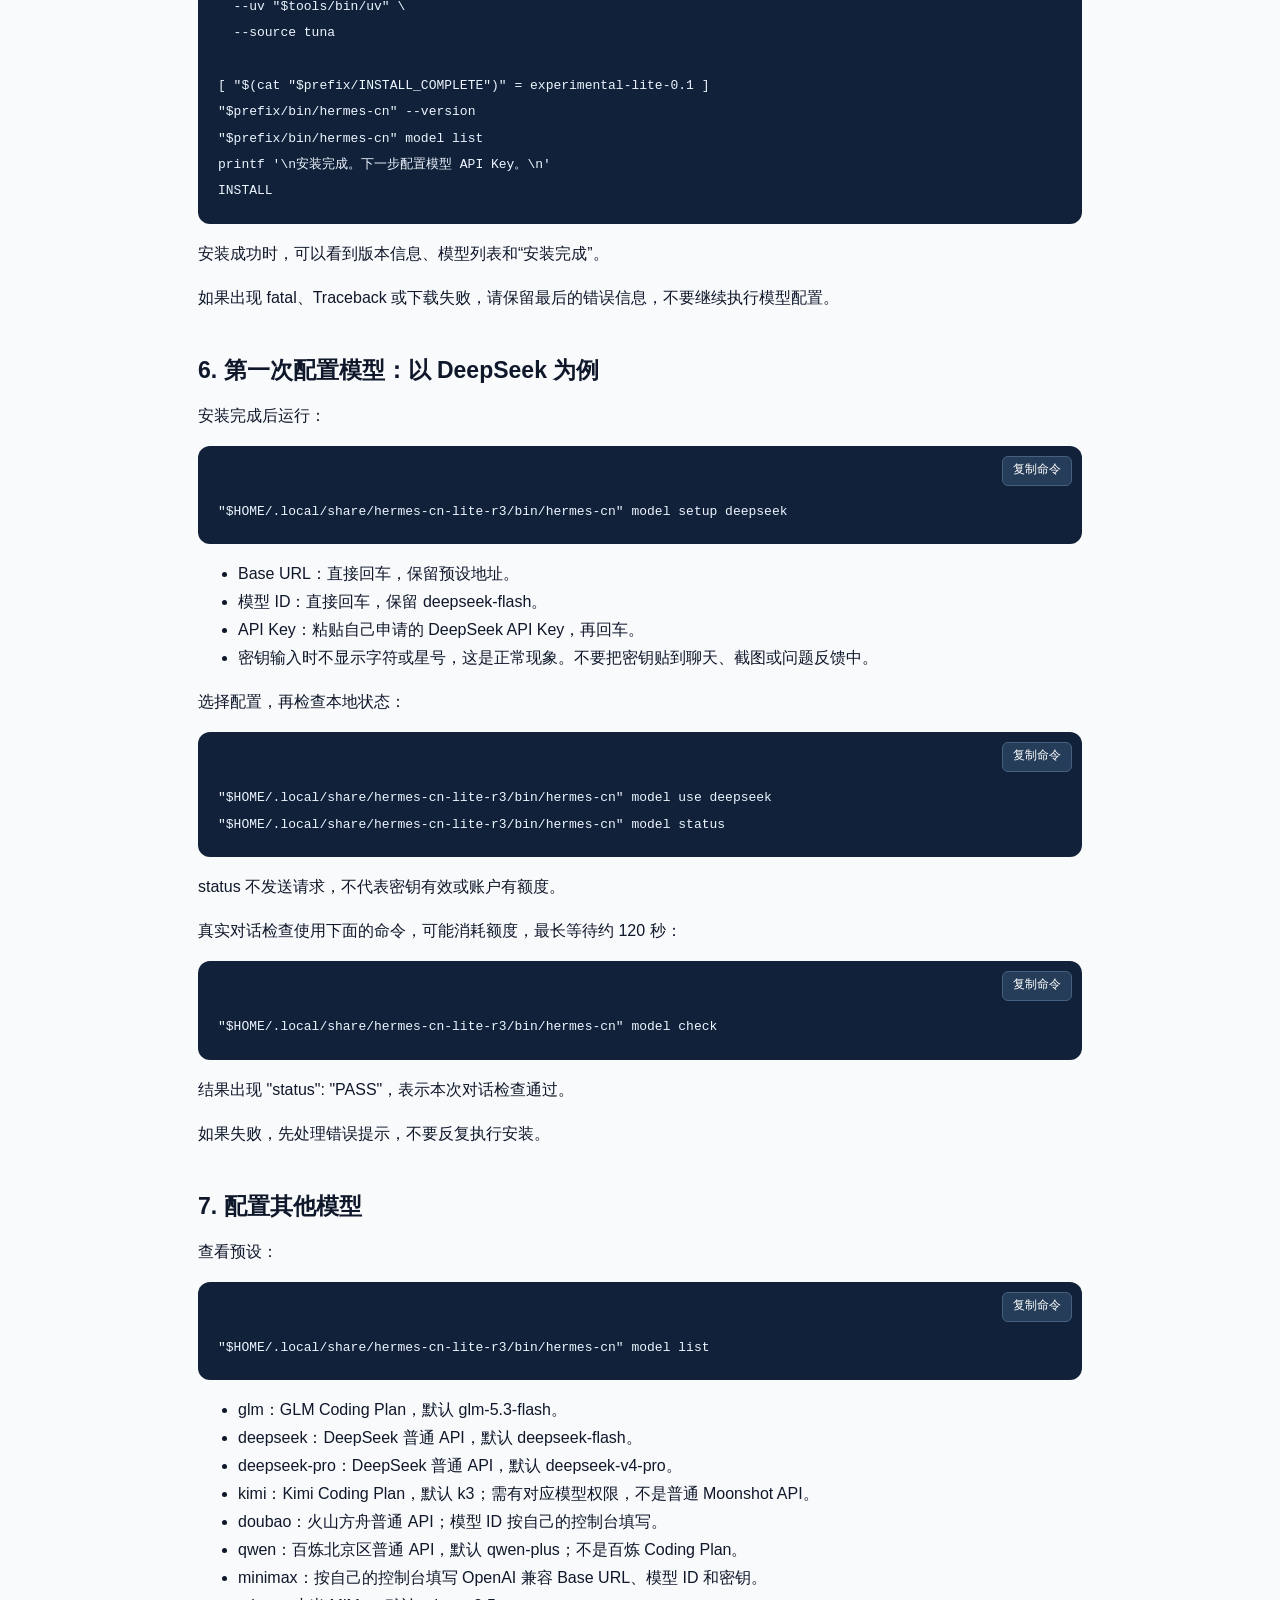
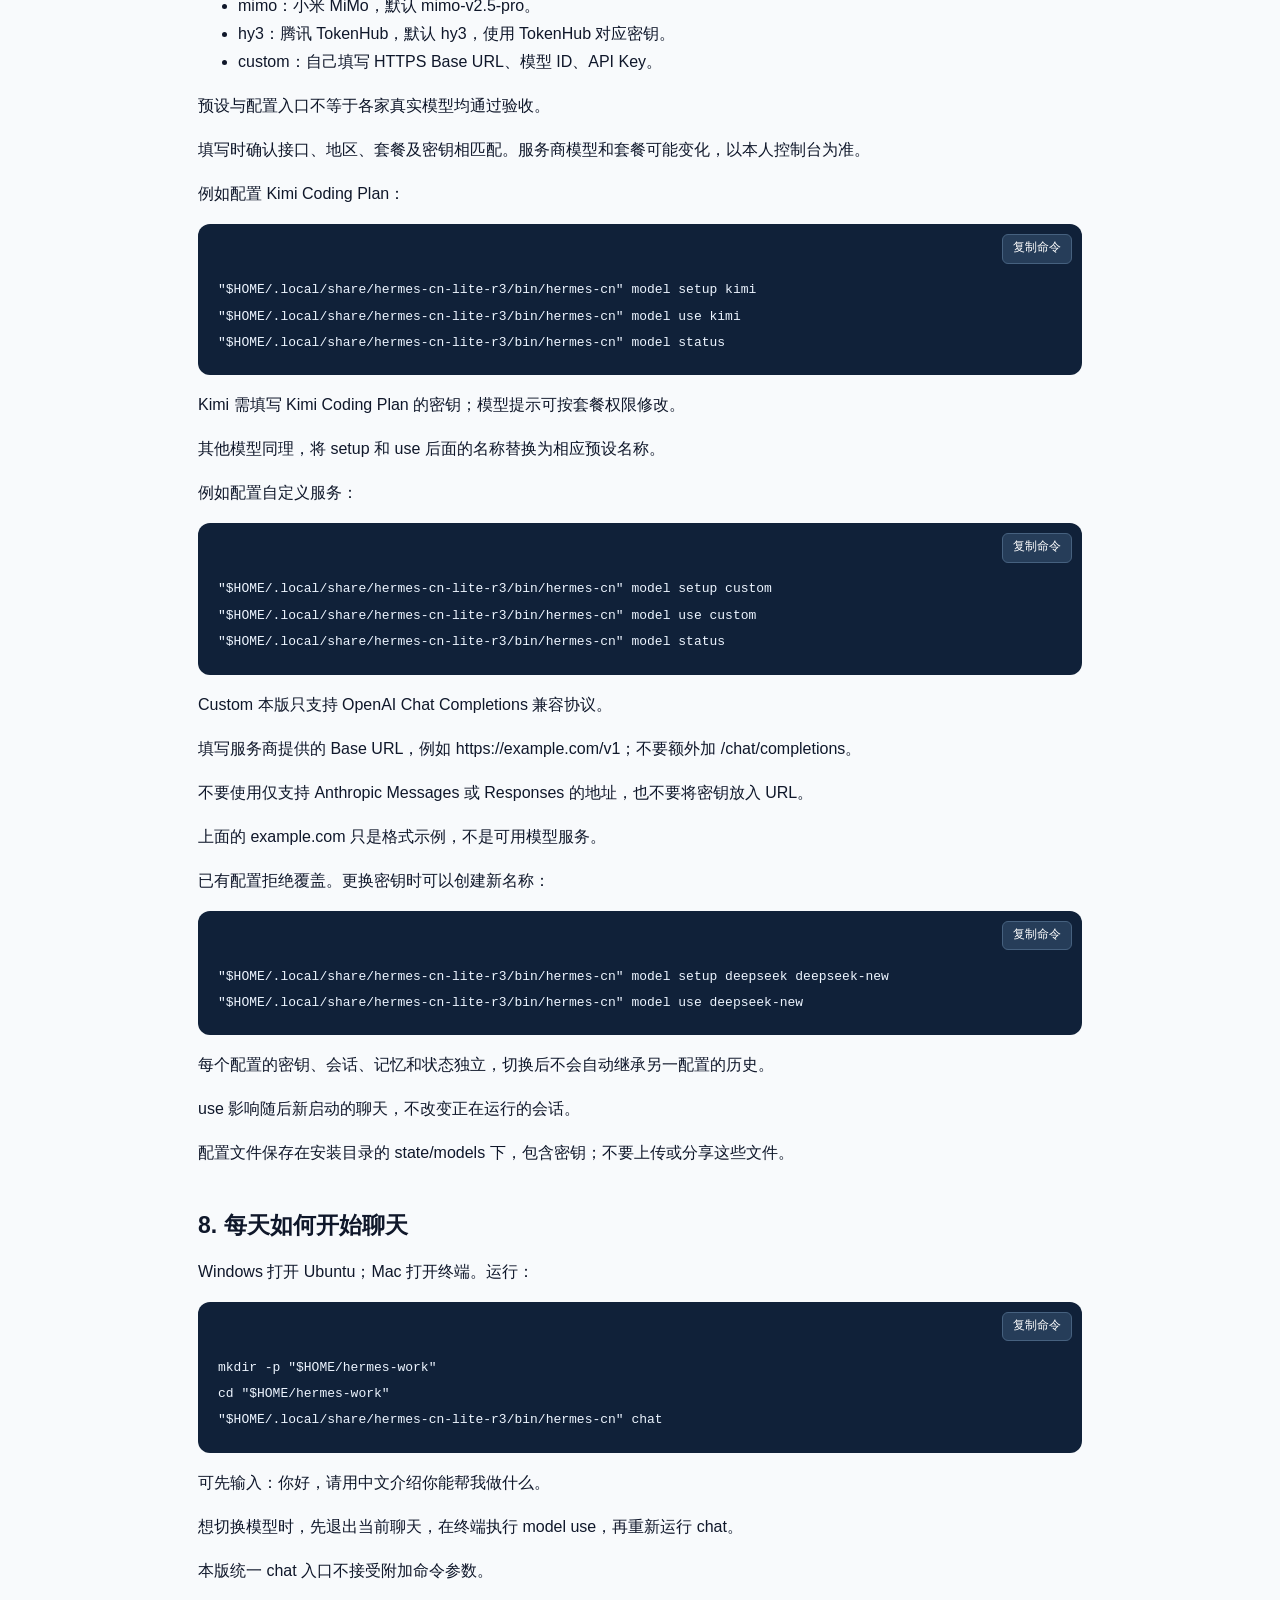
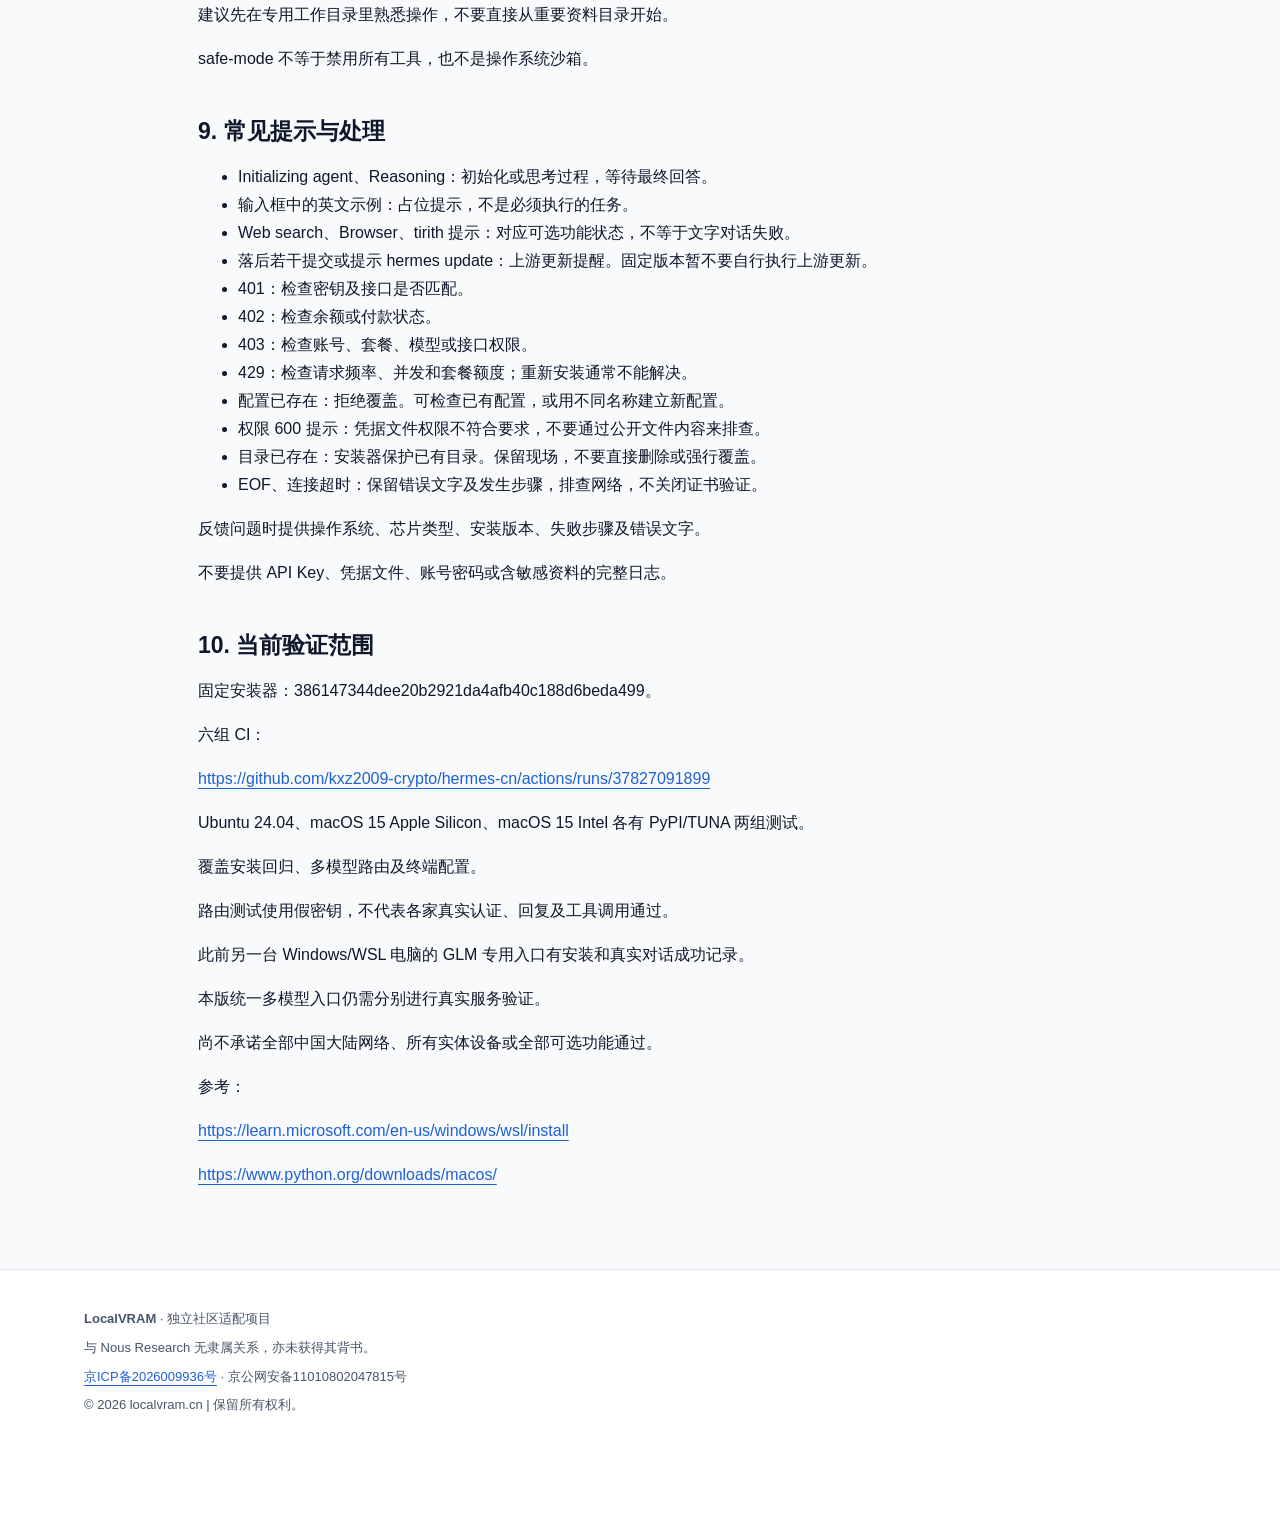
==== commit 38c0c28b: "docs: complete public security registration text in footer" ====
--- a/site/guide.html
+++ b/site/guide.html
@@ -309,7 +309,7 @@
 <p><strong>LocalVRAM</strong> · 独立社区适配项目</p>
 <p>与 Nous Research 无隶属关系，亦未获得其背书。</p>
 <p><a href="https://beian.miit.gov.cn/" target="_blank"
-rel="noopener noreferrer">京ICP备2026009936号</a> · <span>11010802047815</span></p>
+rel="noopener noreferrer">京ICP备2026009936号</a> · <span>京公网安备11010802047815号</span></p>
 <p>© 2026 localvram.cn | 保留所有权利。</p>
 </div></footer>
 <button class="assistant-launch" id="assistant-launch" type="button"
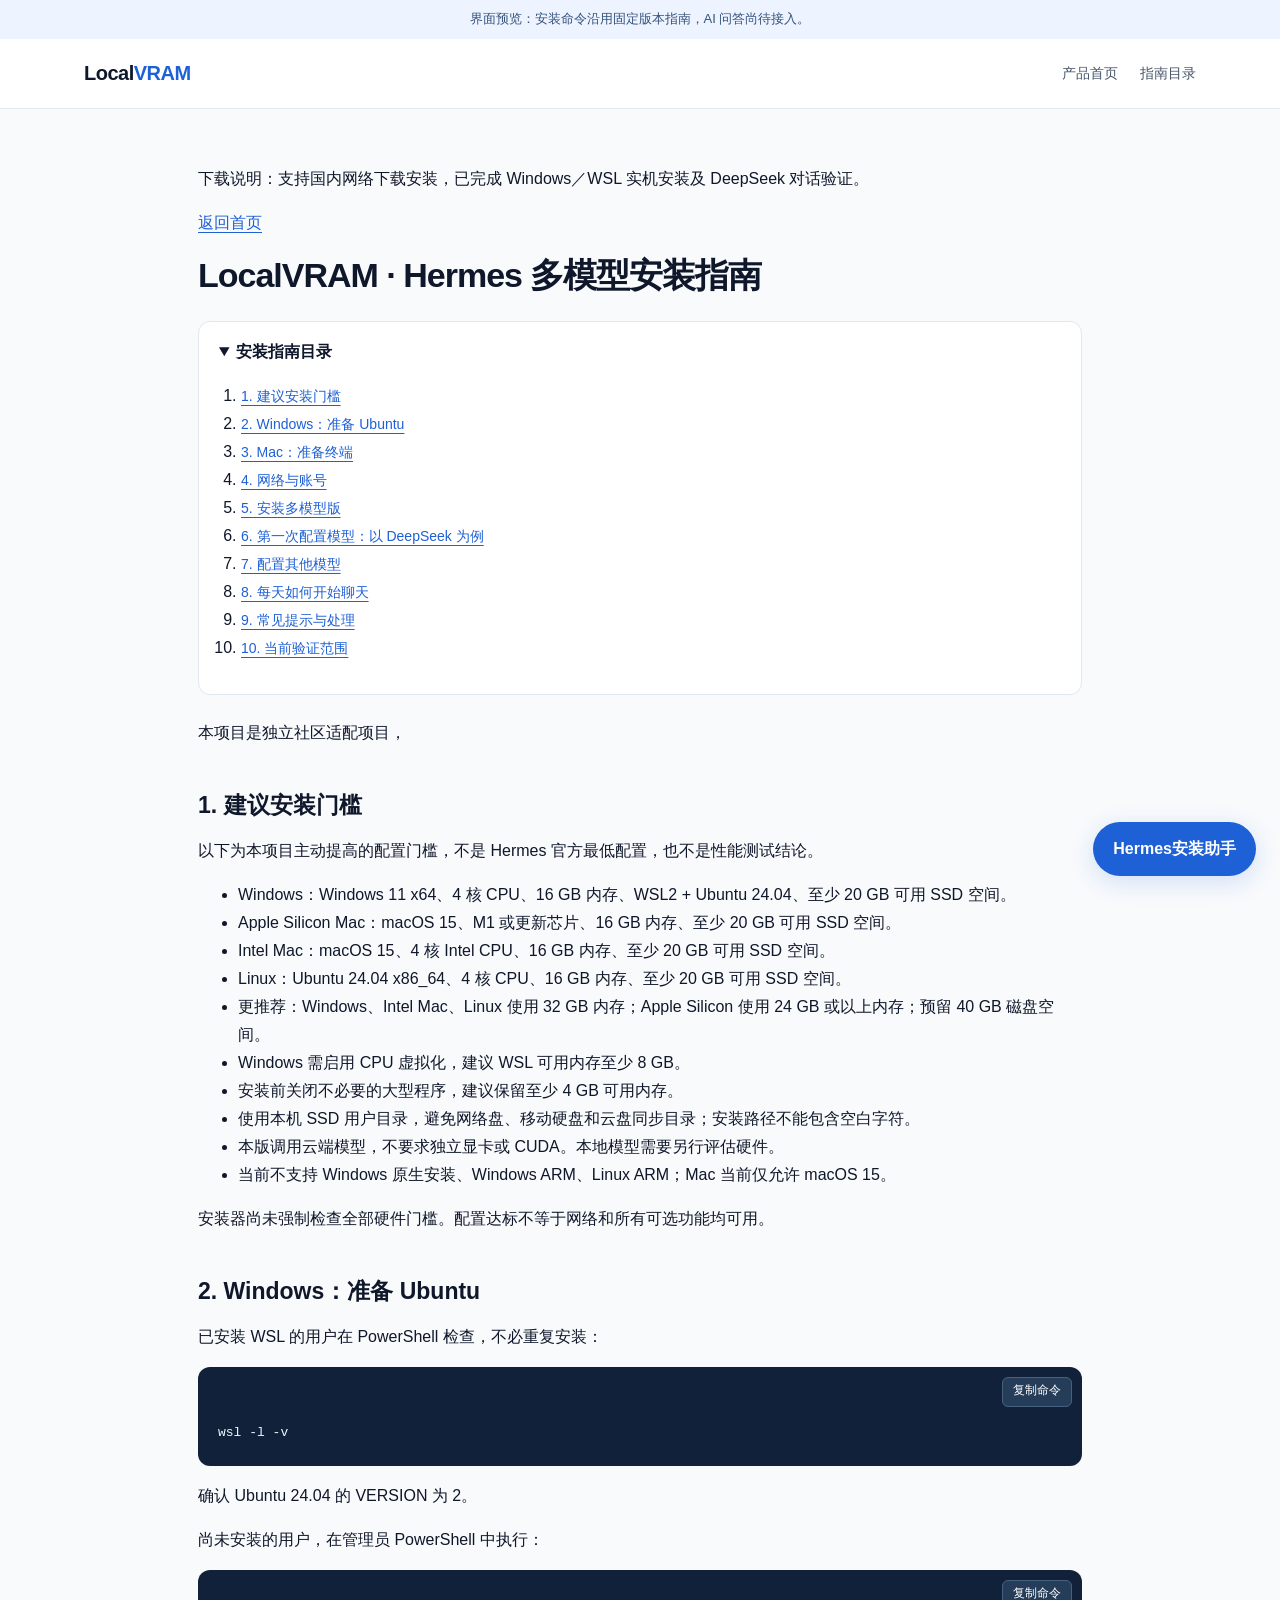
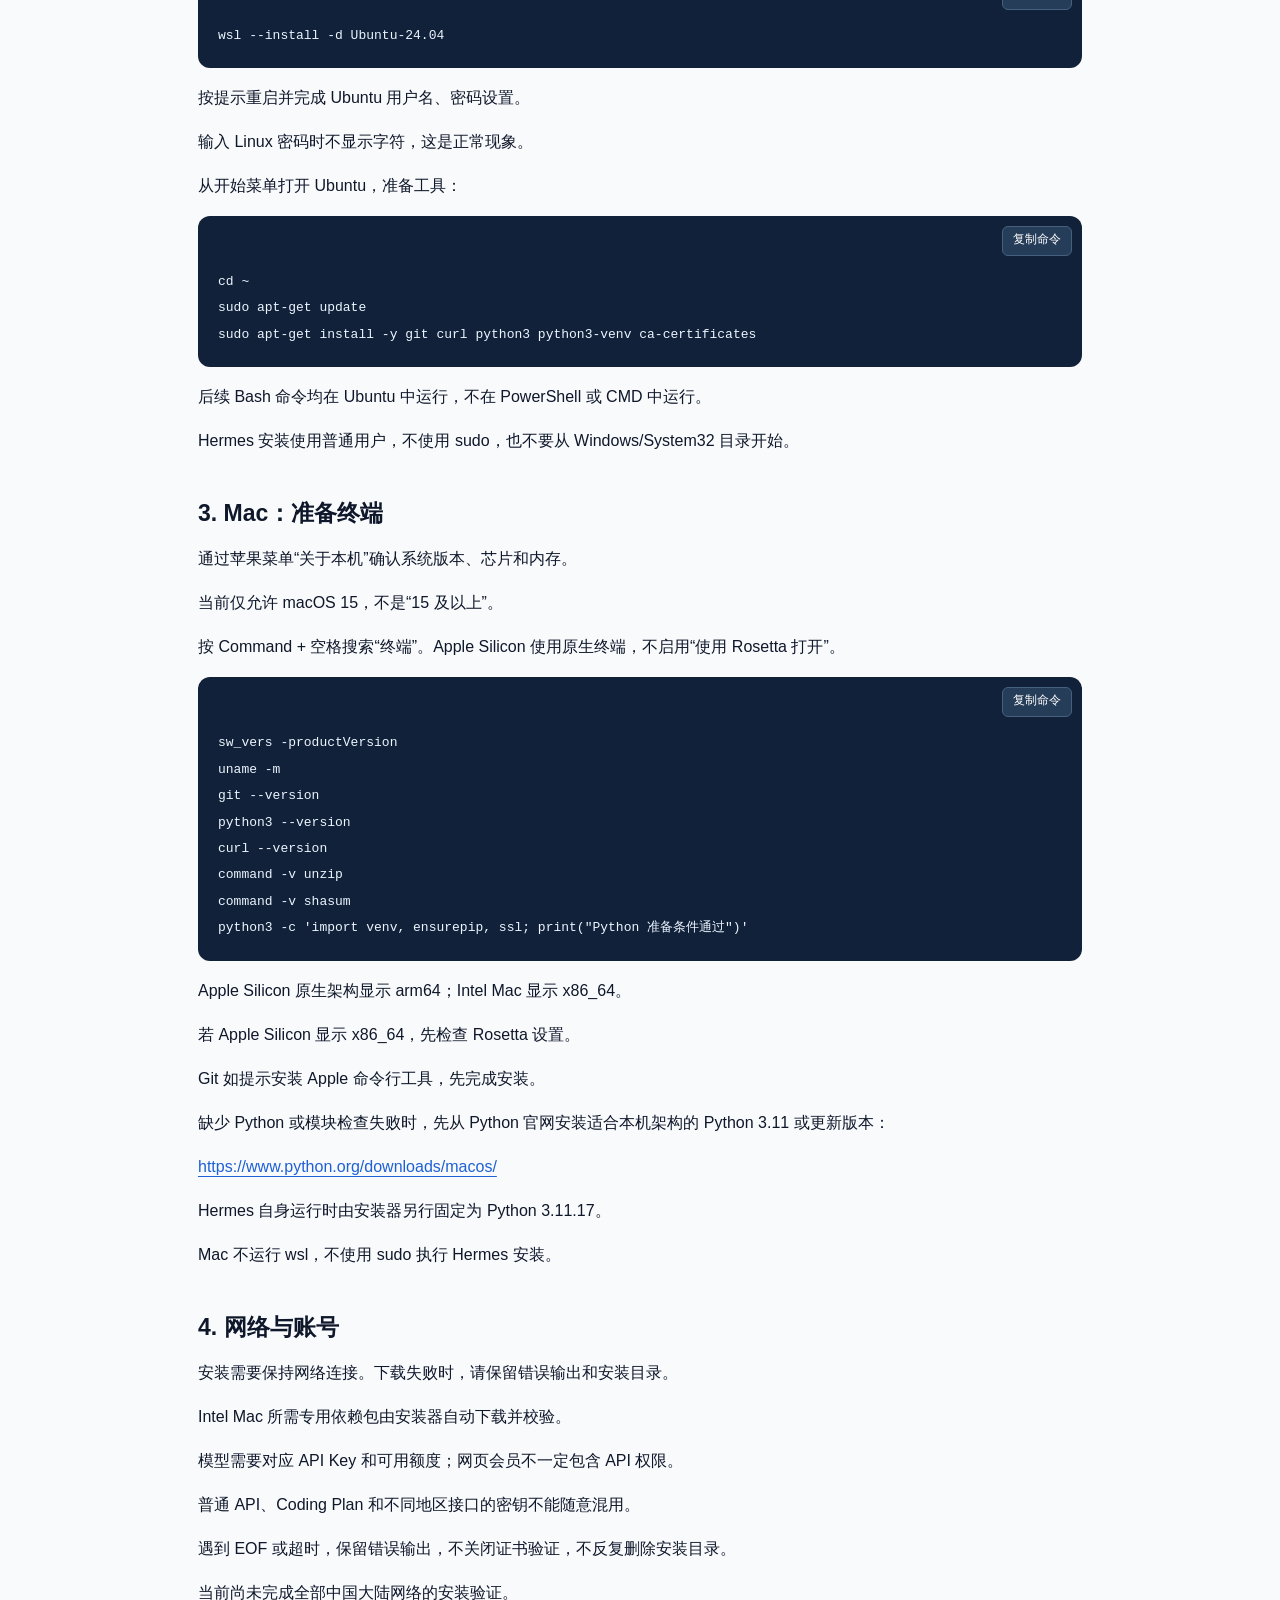
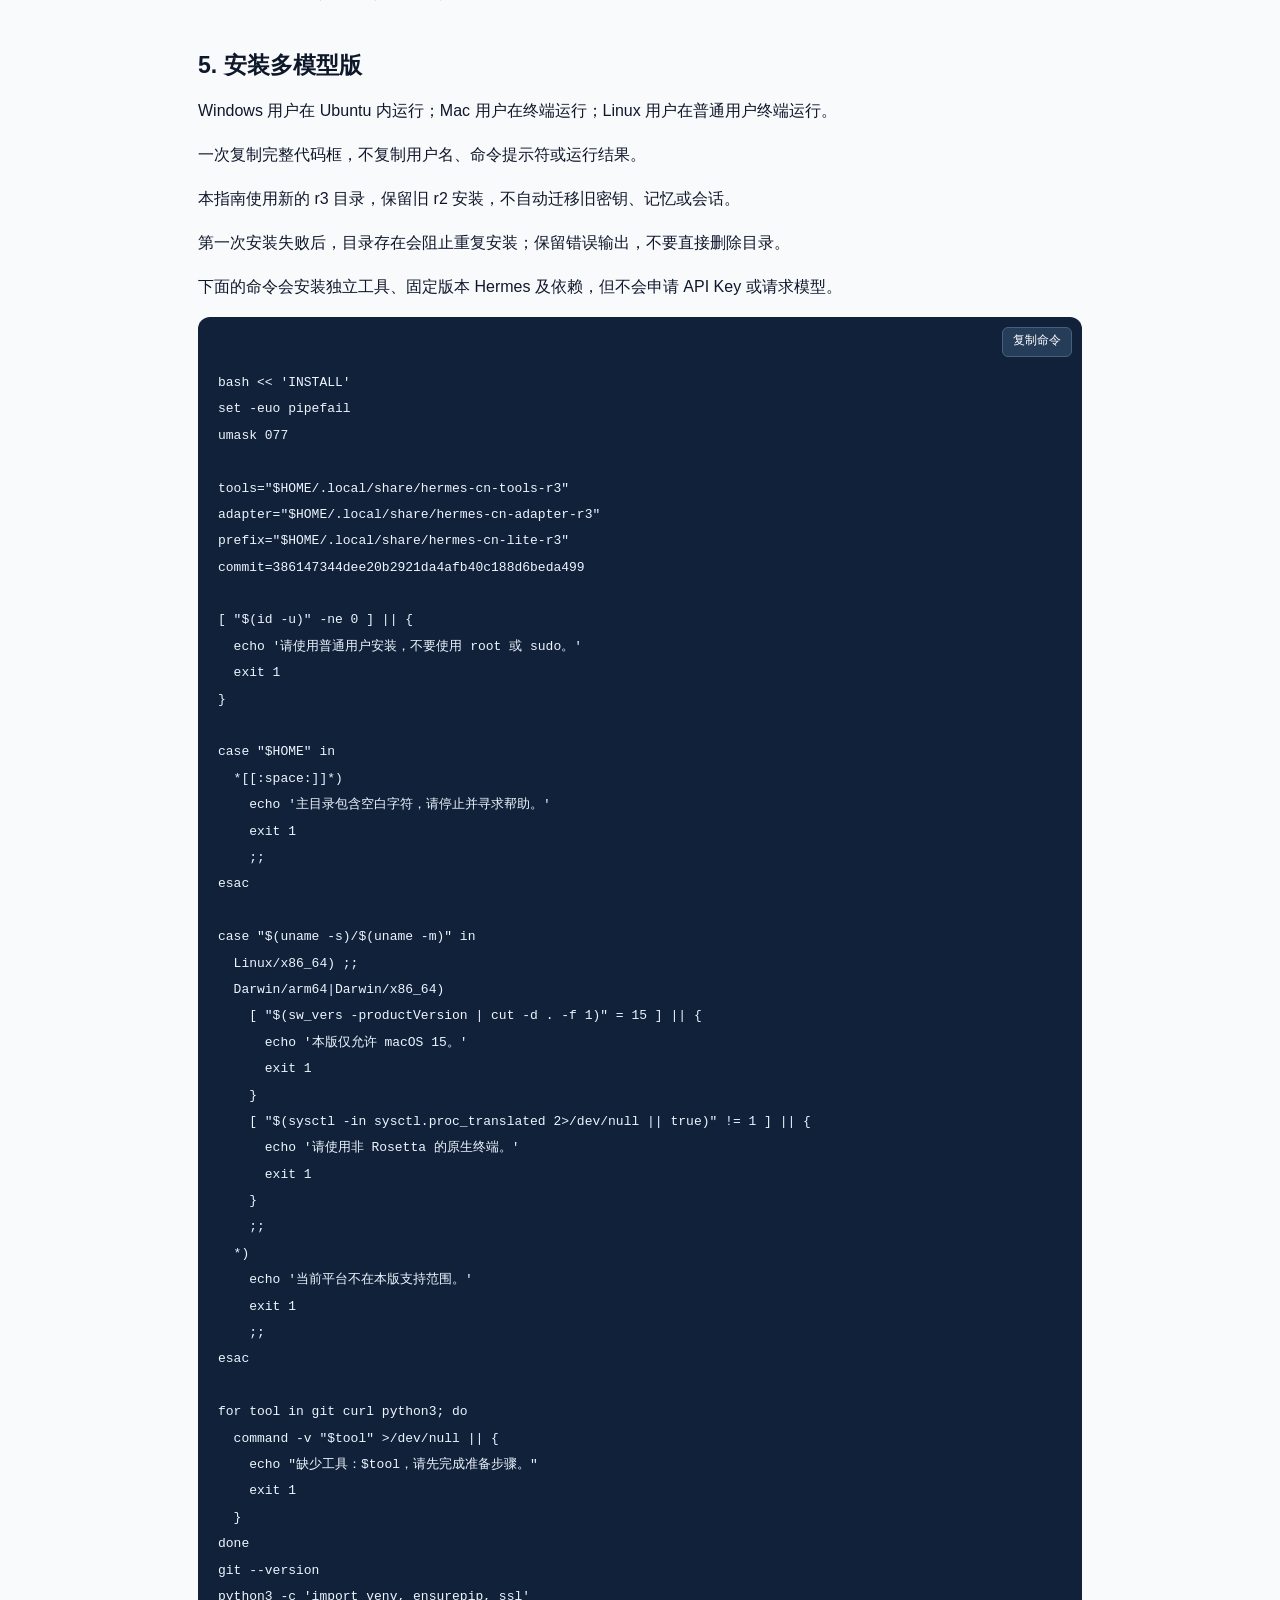
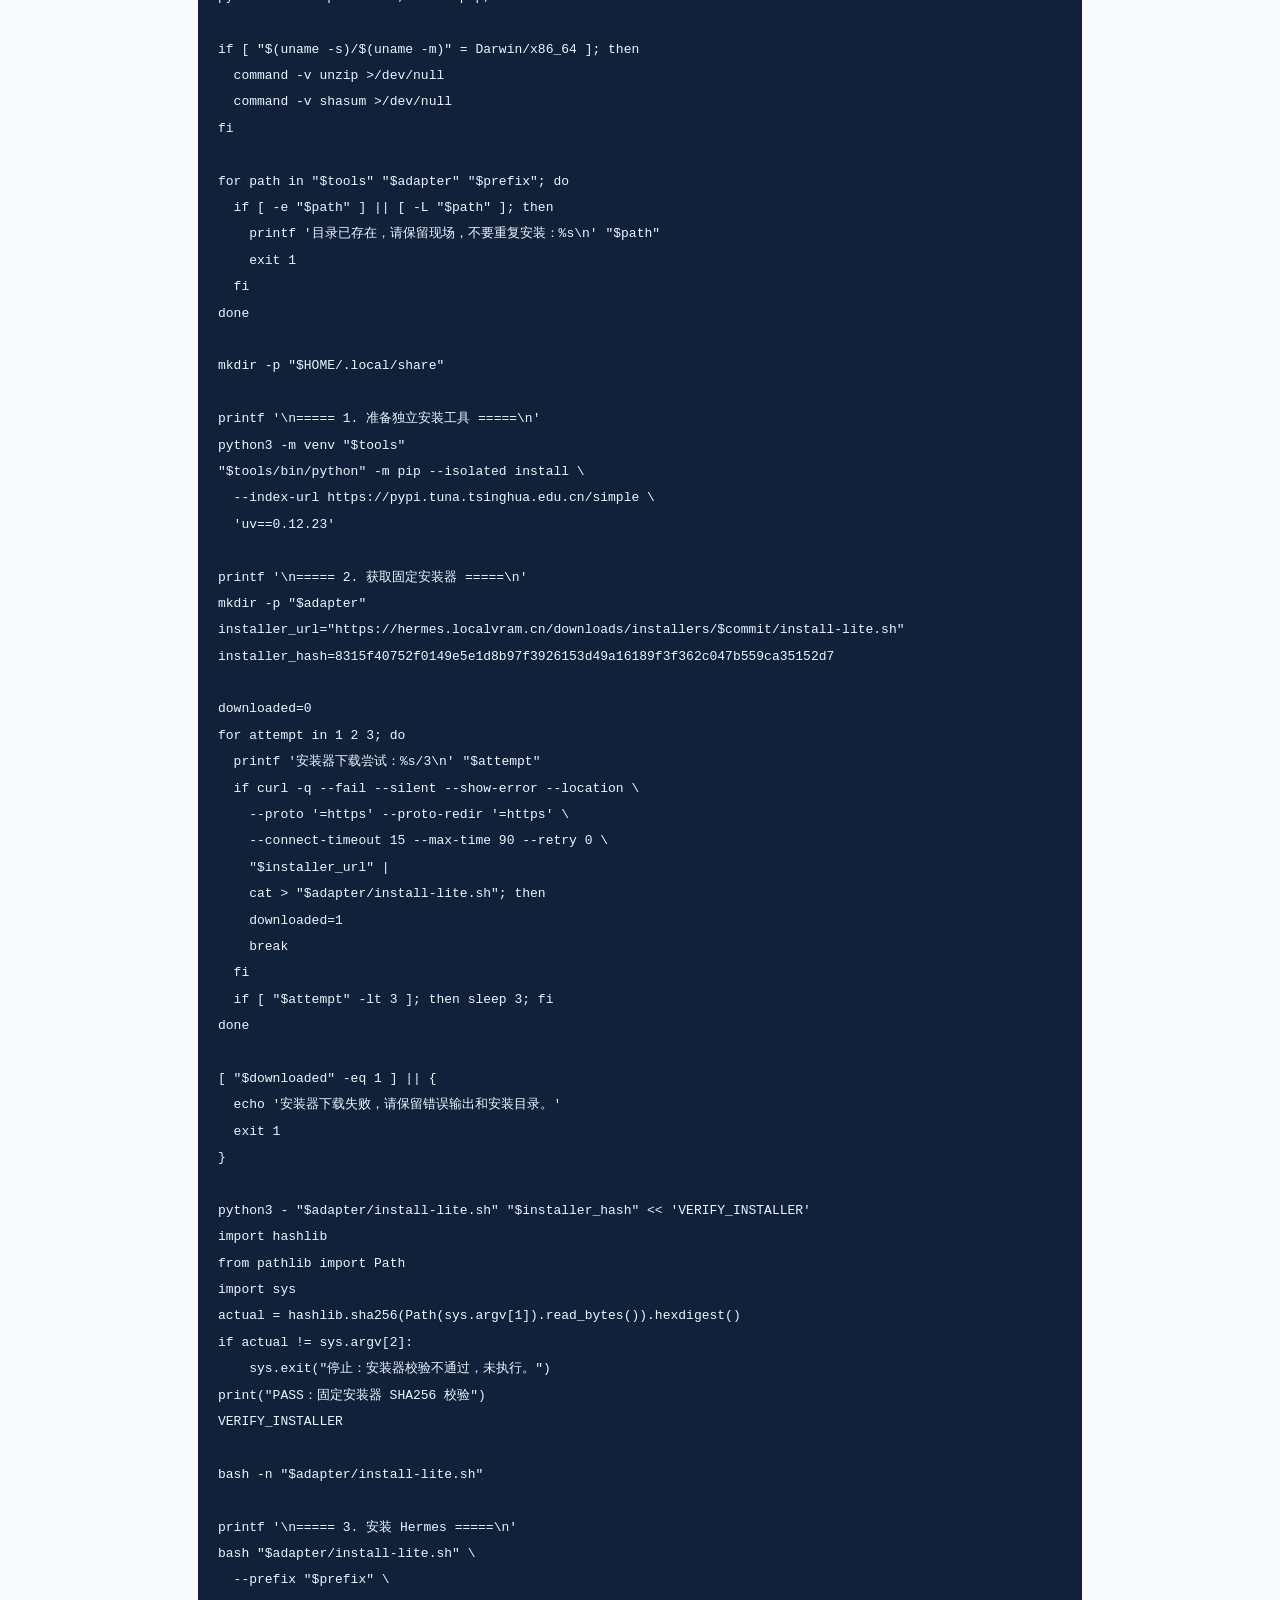
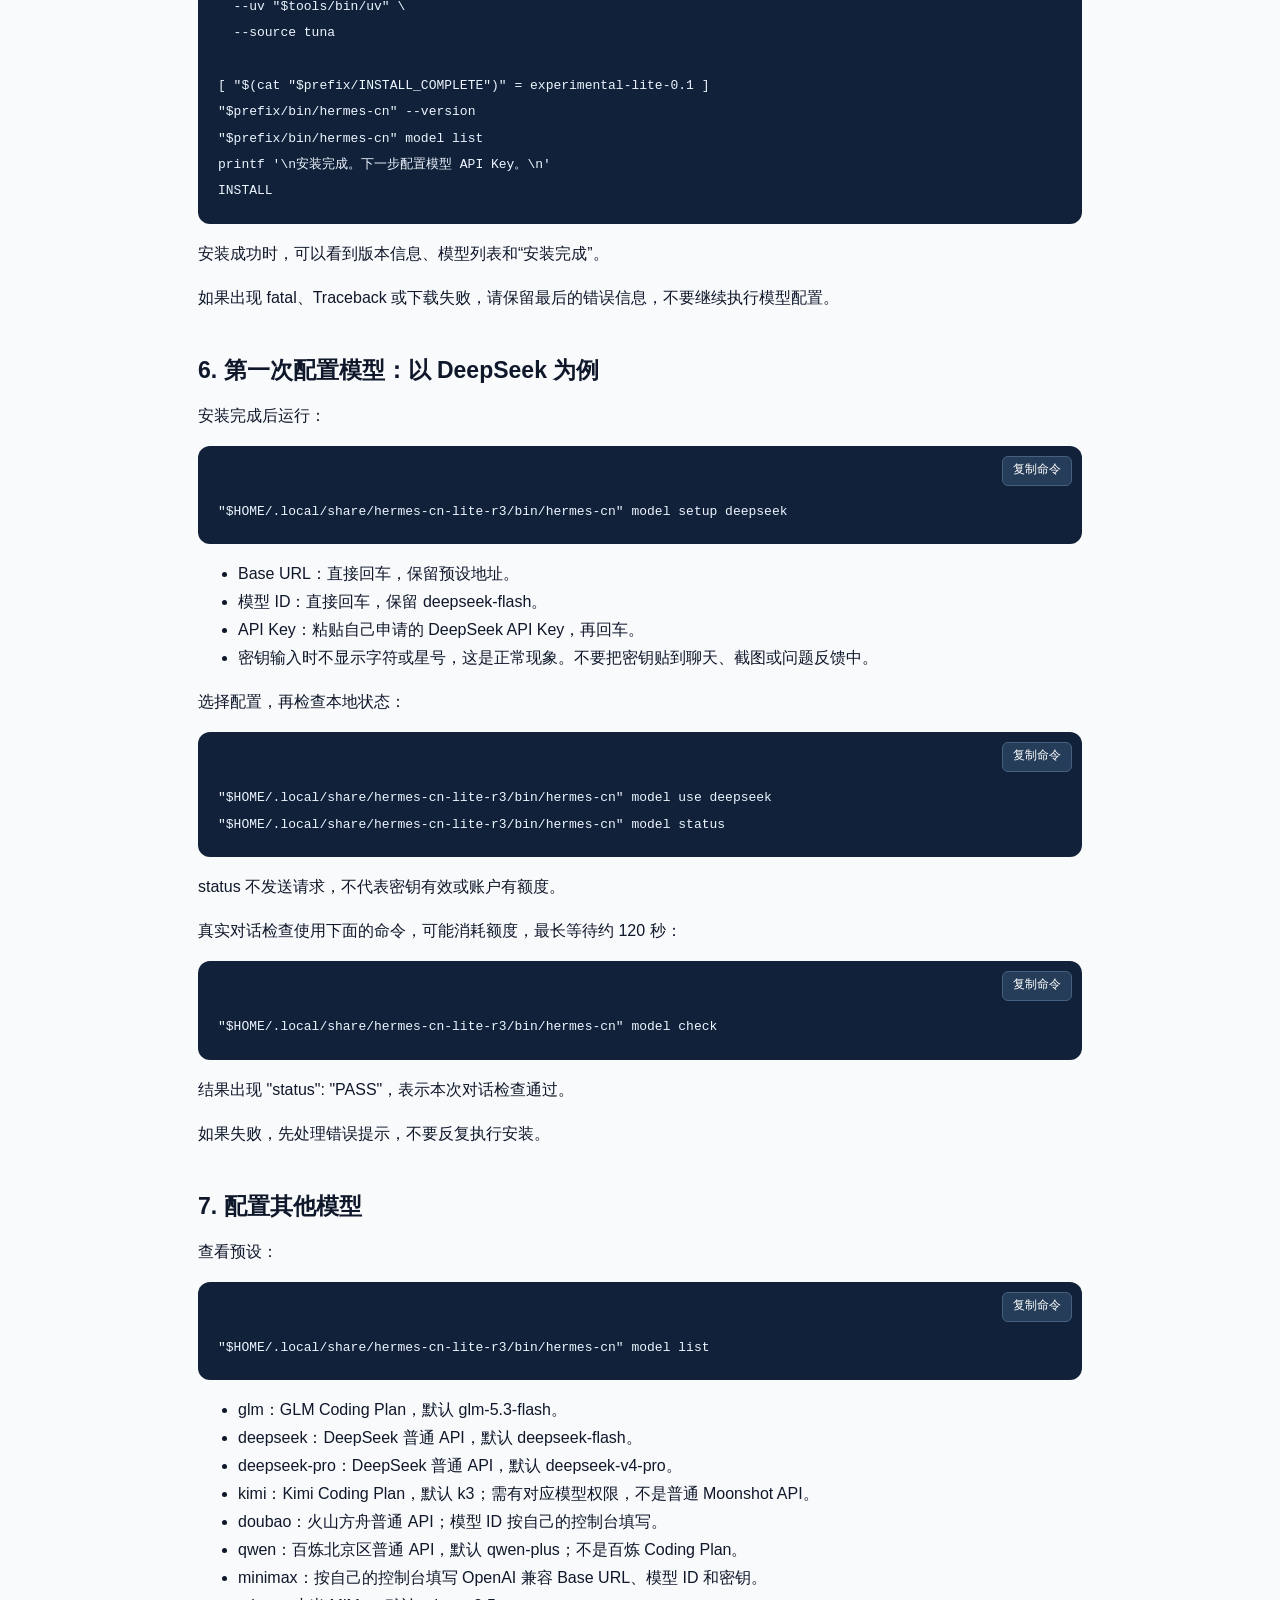
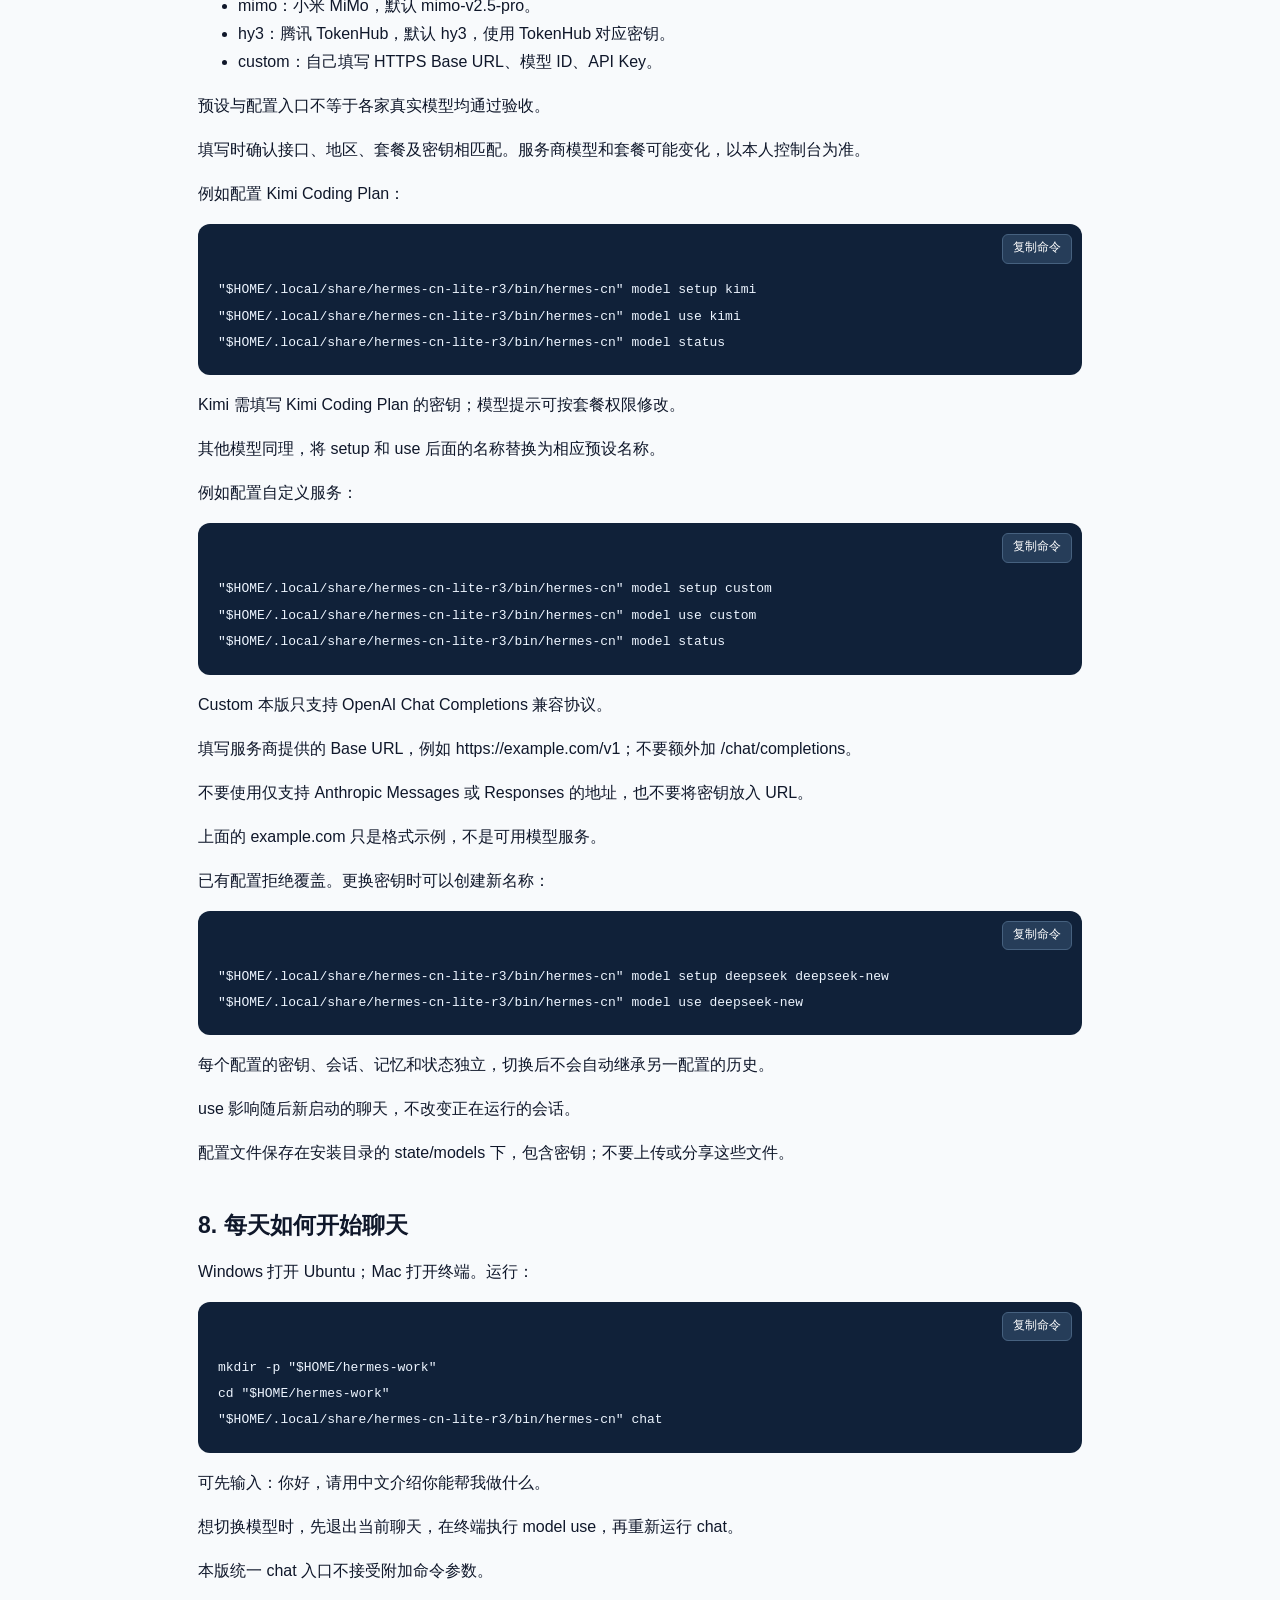
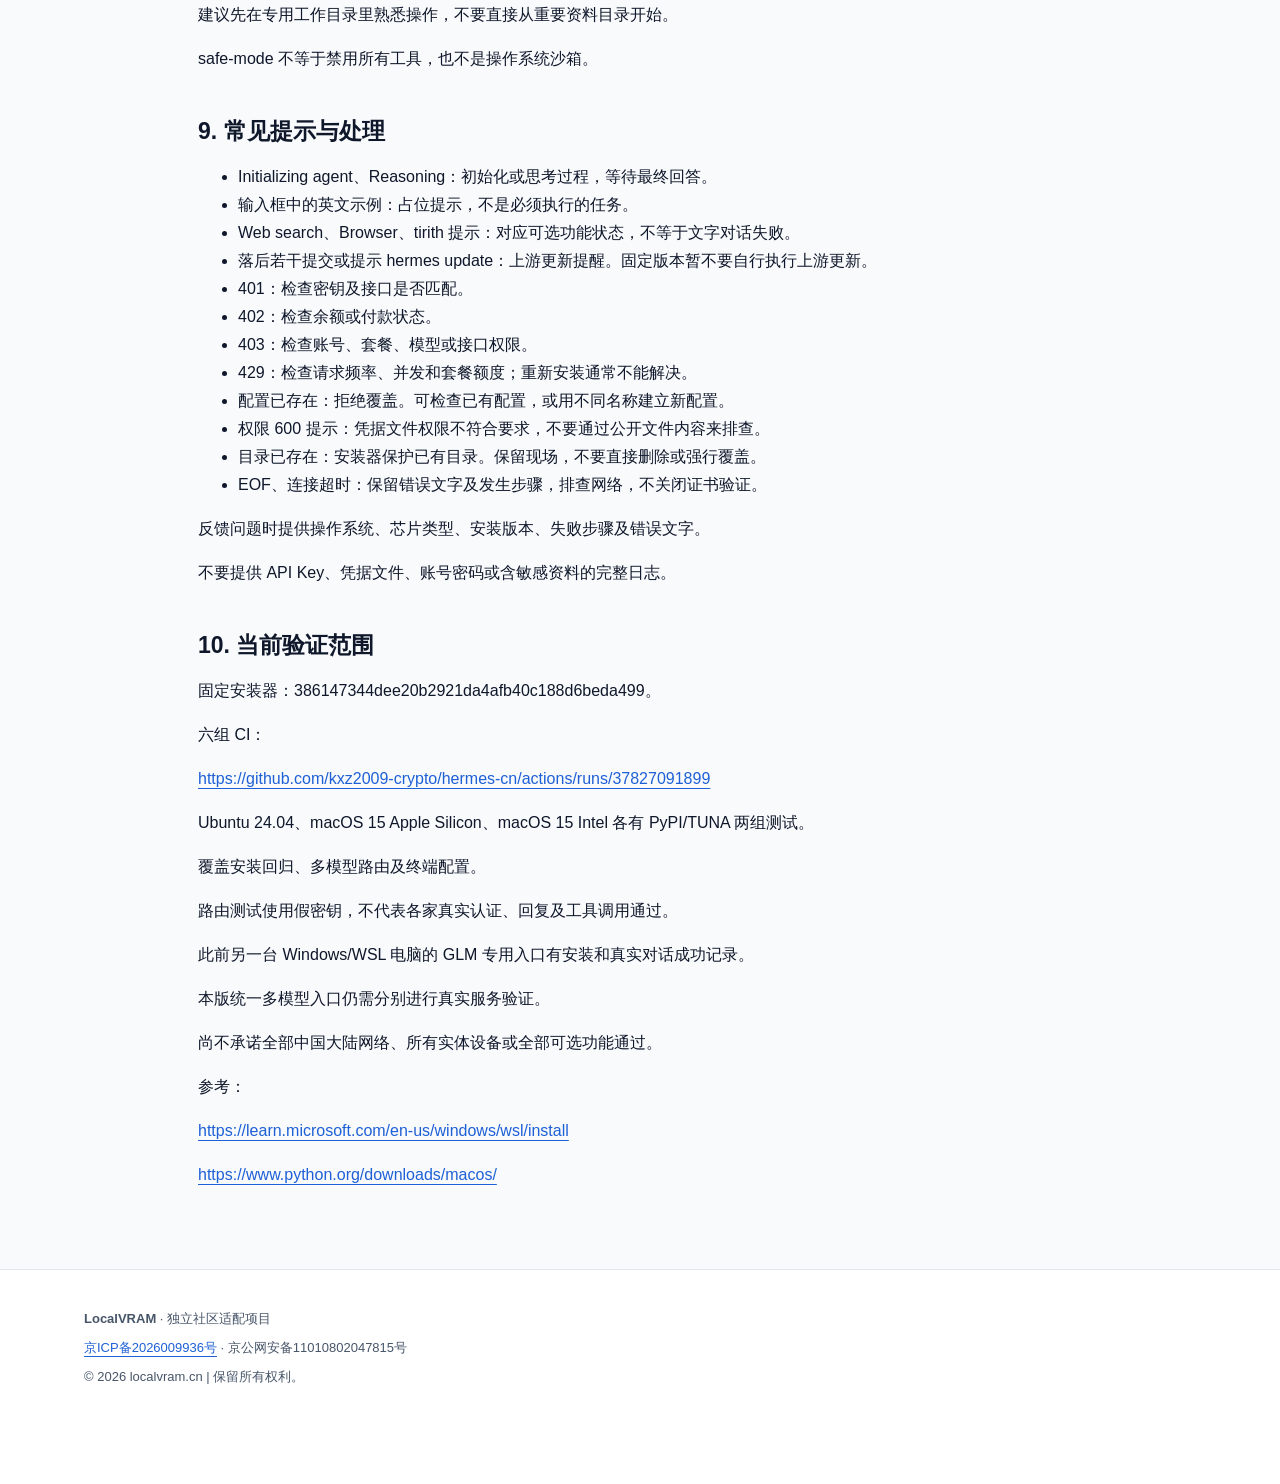
==== commit e3c62f01: "docs: remove disclaimer sentence from footer and guide" ====
--- a/site/guide.html
+++ b/site/guide.html
@@ -17,7 +17,7 @@
 
 <p>下载说明：支持国内网络下载安装，已完成 Windows／WSL 实机安装及 DeepSeek 对话验证。</p><a href="/">返回首页</a>
 <h1>LocalVRAM · Hermes 多模型安装指南</h1><details class="guide-toc" id="guide-toc" open><summary>安装指南目录</summary><ol><li><a href="#chapter-1">1. 建议安装门槛</a></li><li><a href="#chapter-2">2. Windows：准备 Ubuntu</a></li><li><a href="#chapter-3">3. Mac：准备终端</a></li><li><a href="#chapter-4">4. 网络与账号</a></li><li><a href="#chapter-5">5. 安装多模型版</a></li><li><a href="#chapter-6">6. 第一次配置模型：以 DeepSeek 为例</a></li><li><a href="#chapter-7">7. 配置其他模型</a></li><li><a href="#chapter-8">8. 每天如何开始聊天</a></li><li><a href="#chapter-9">9. 常见提示与处理</a></li><li><a href="#chapter-10">10. 当前验证范围</a></li></ol></details>
-<p>本项目是独立社区适配项目，与 Nous Research 无隶属关系，亦未获得其背书。</p>
+<p>本项目是独立社区适配项目，</p>
 <h2 id="chapter-1">1. 建议安装门槛</h2>
 <p>以下为本项目主动提高的配置门槛，不是 Hermes 官方最低配置，也不是性能测试结论。</p>
 <ul>
@@ -307,7 +307,6 @@
 </main>
 <footer class="footer"><div class="footer-inner">
 <p><strong>LocalVRAM</strong> · 独立社区适配项目</p>
-<p>与 Nous Research 无隶属关系，亦未获得其背书。</p>
 <p><a href="https://beian.miit.gov.cn/" target="_blank"
 rel="noopener noreferrer">京ICP备2026009936号</a> · <span>京公网安备11010802047815号</span></p>
 <p>© 2026 localvram.cn | 保留所有权利。</p>
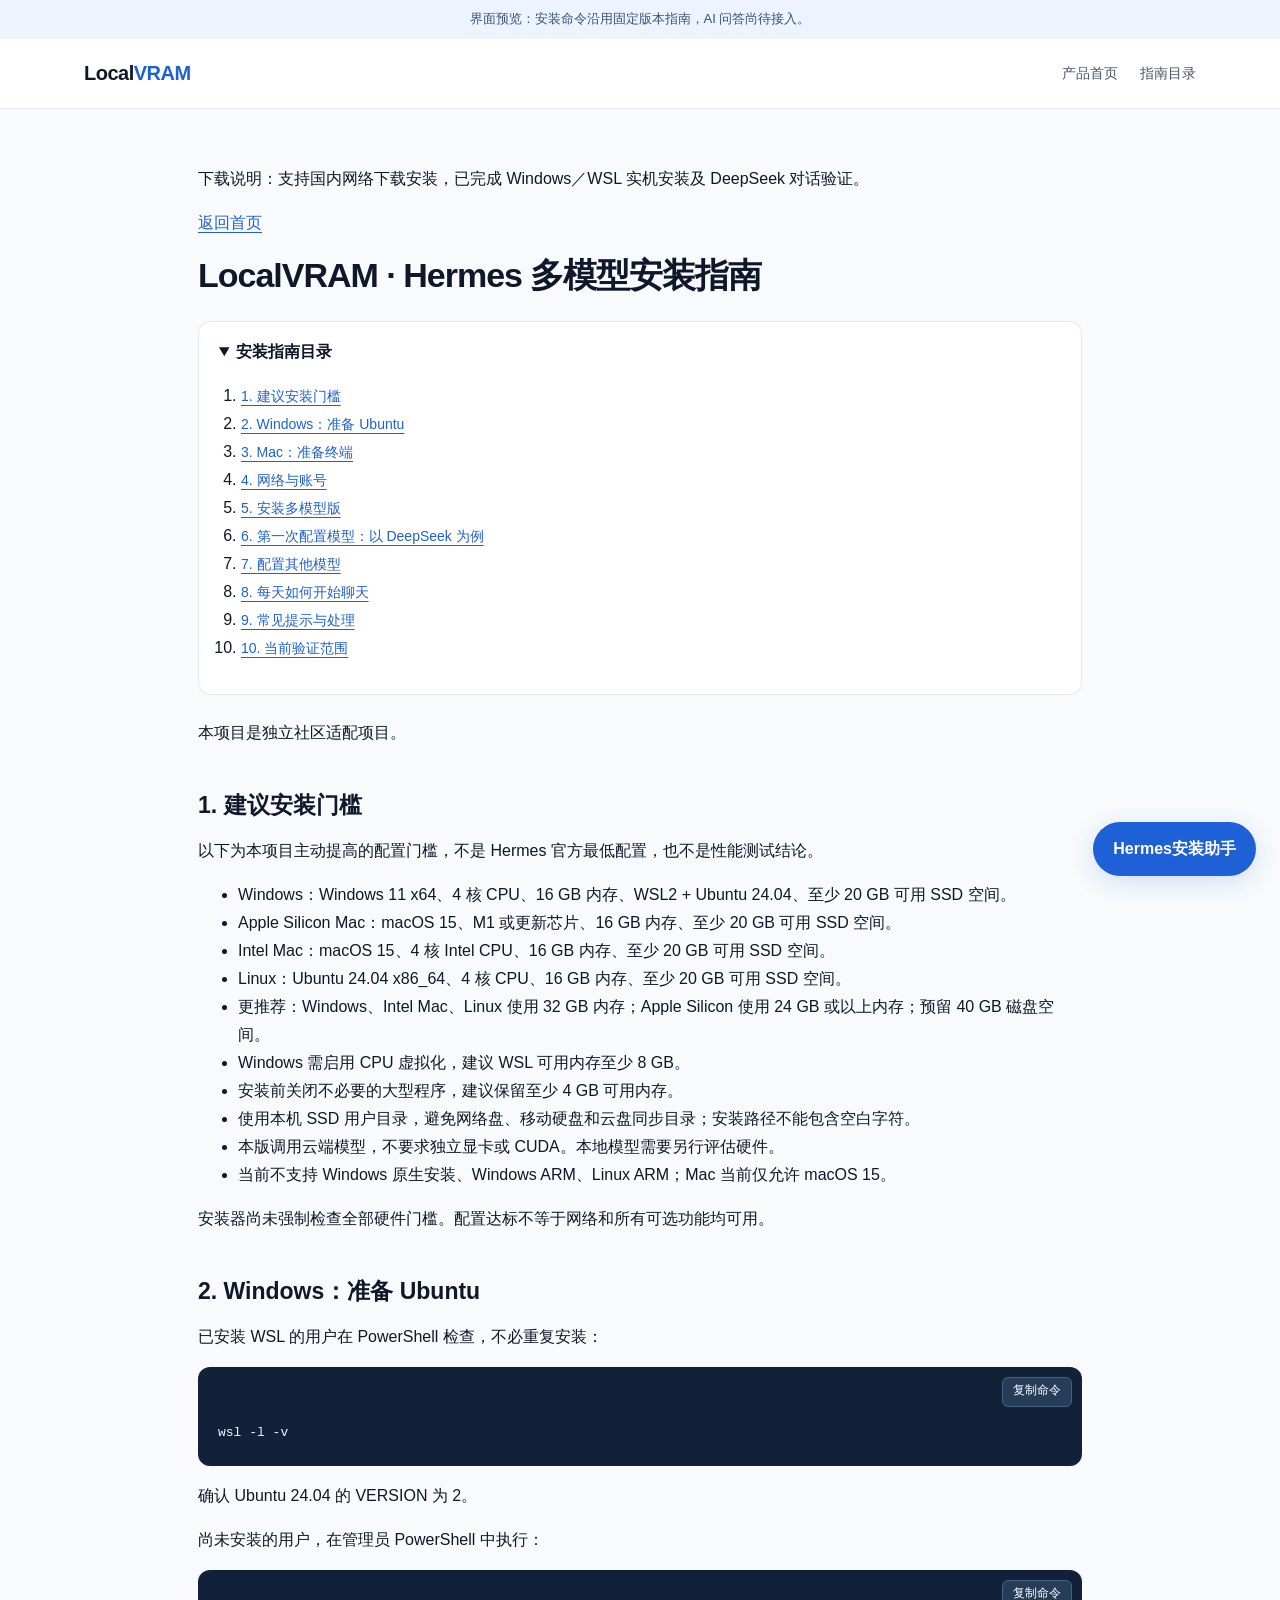
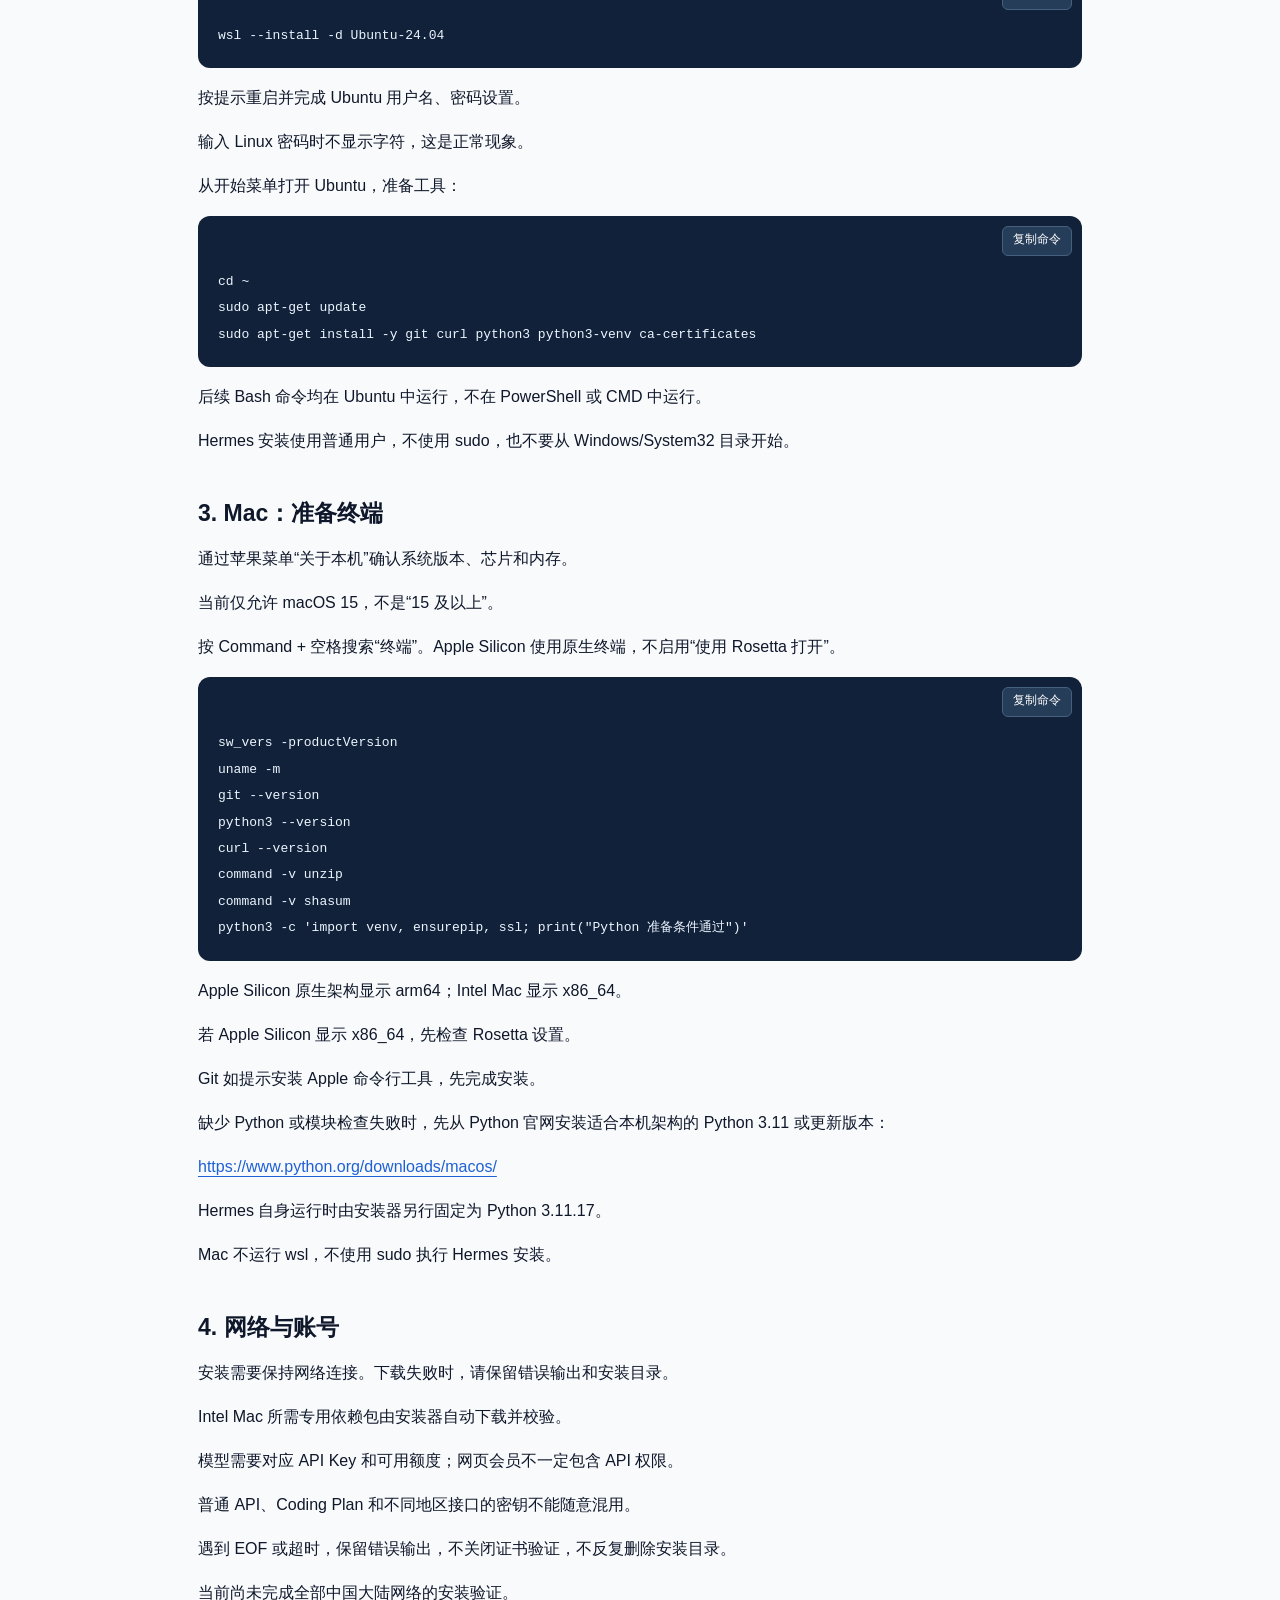
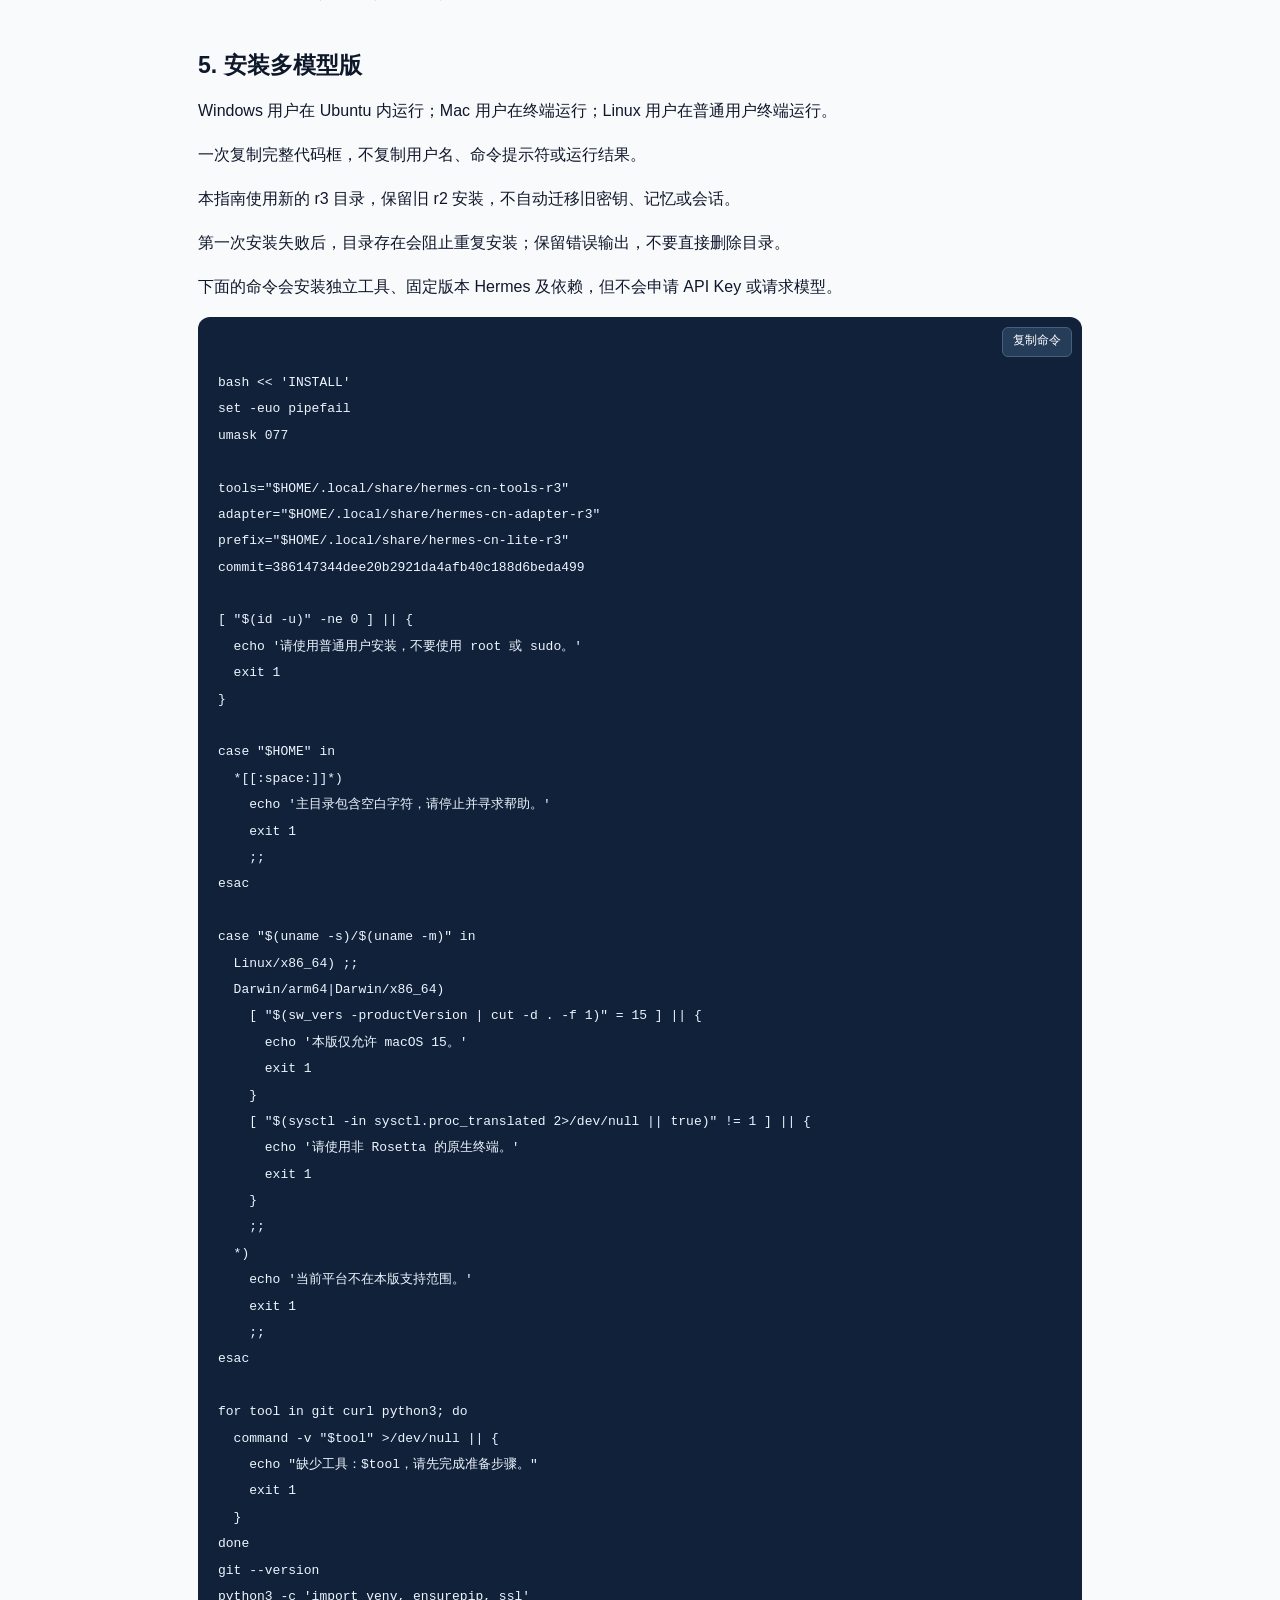
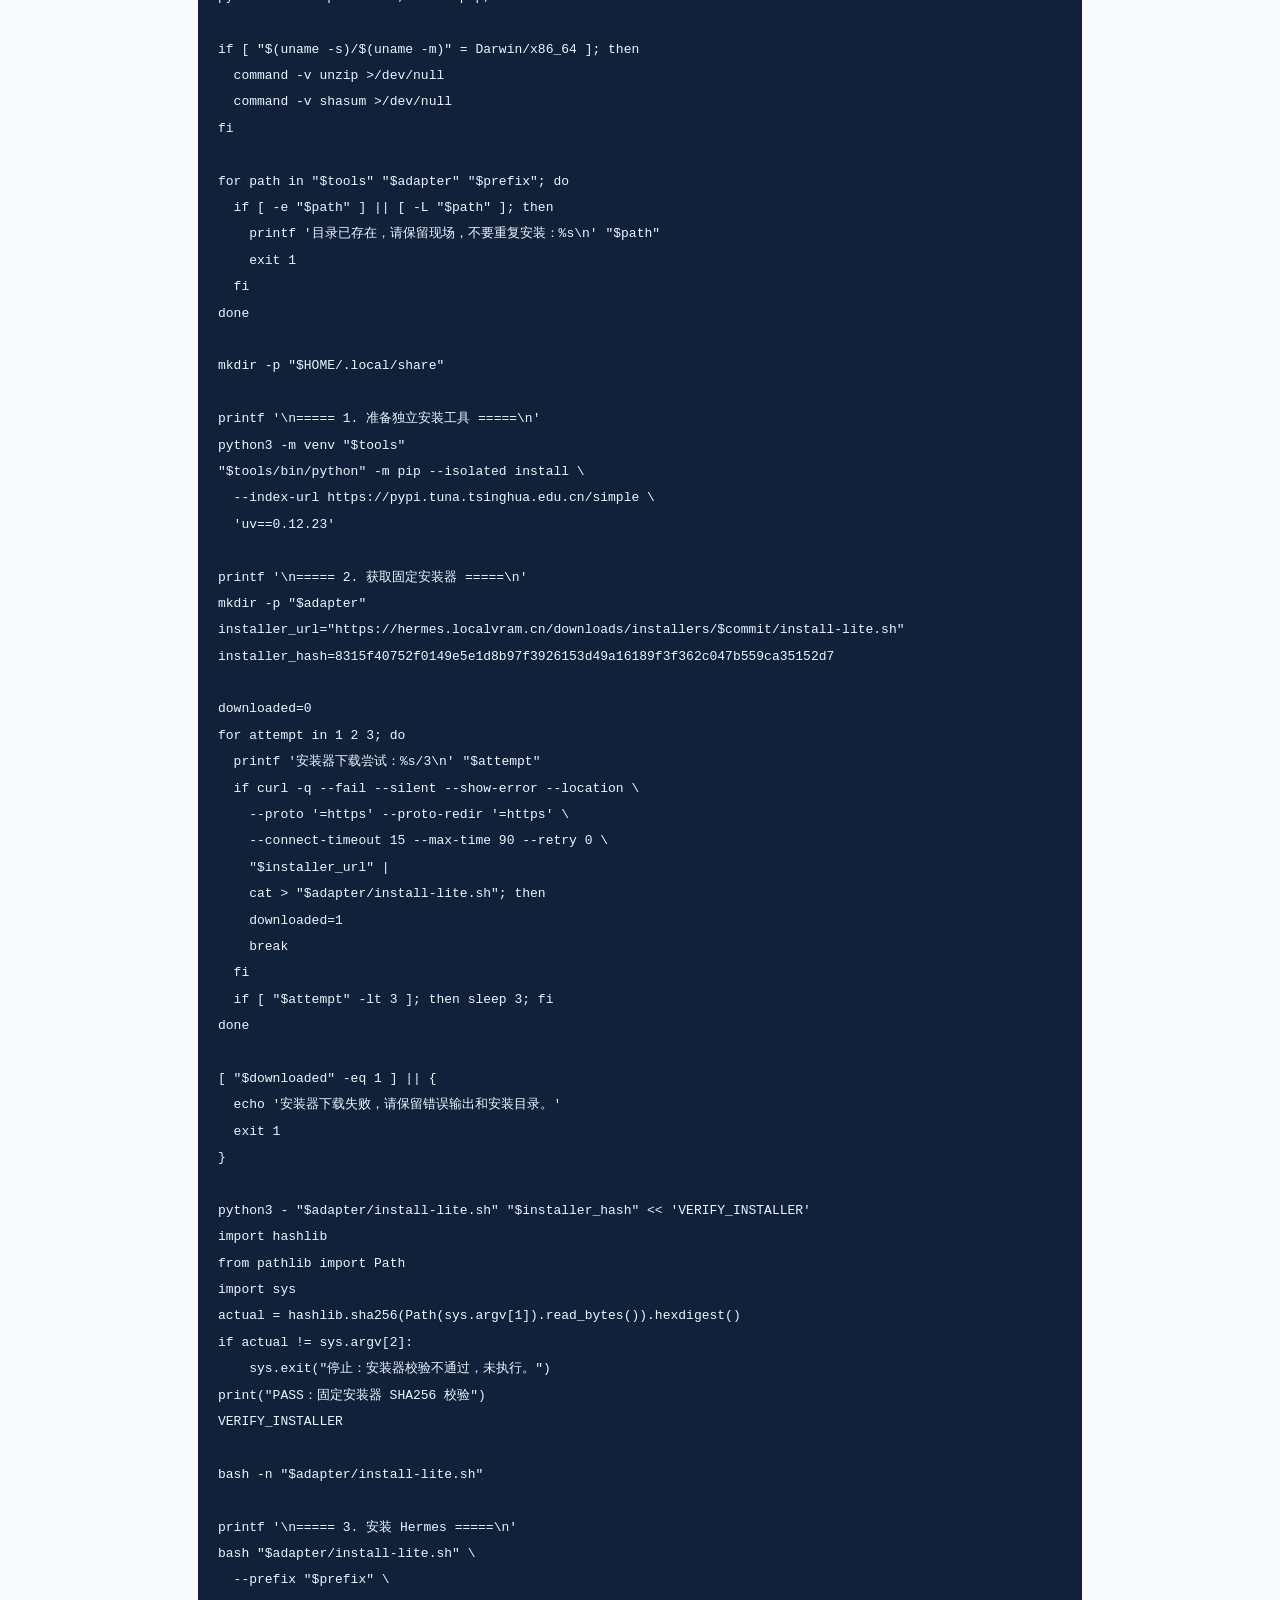
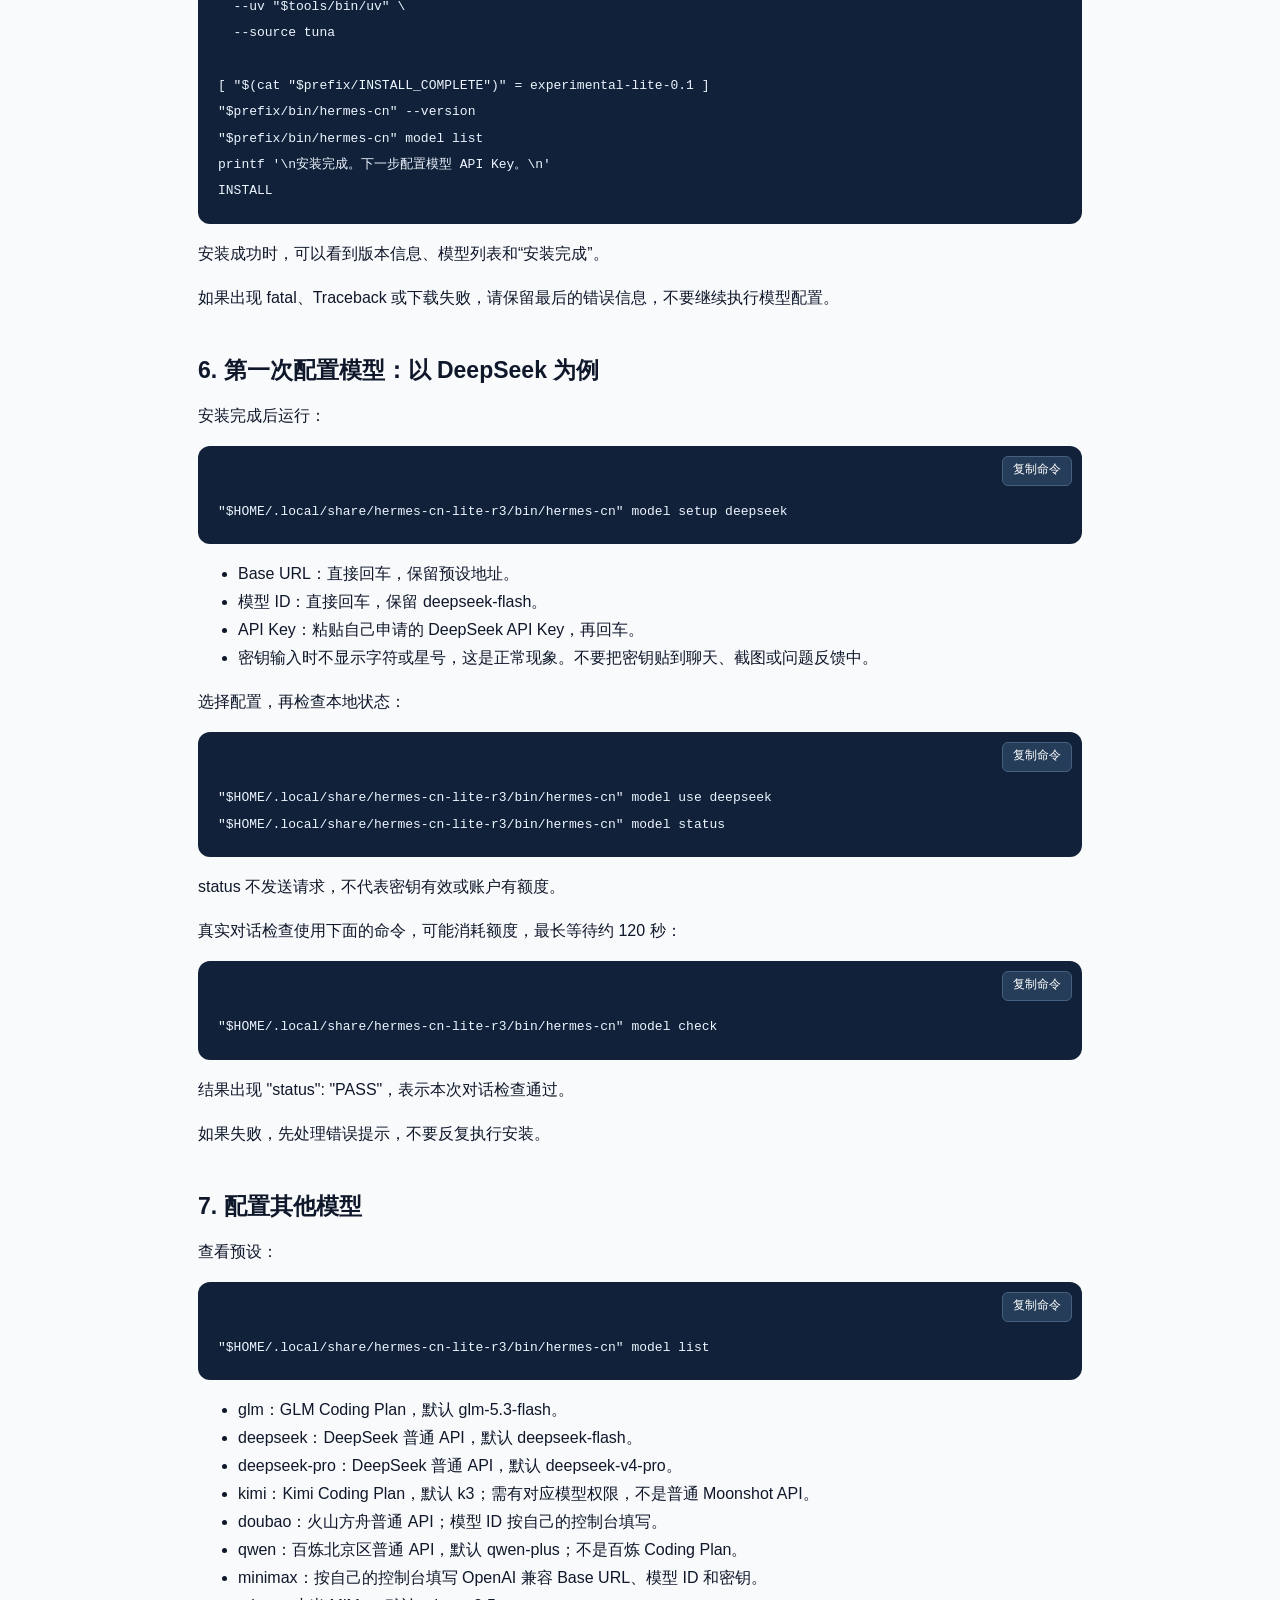
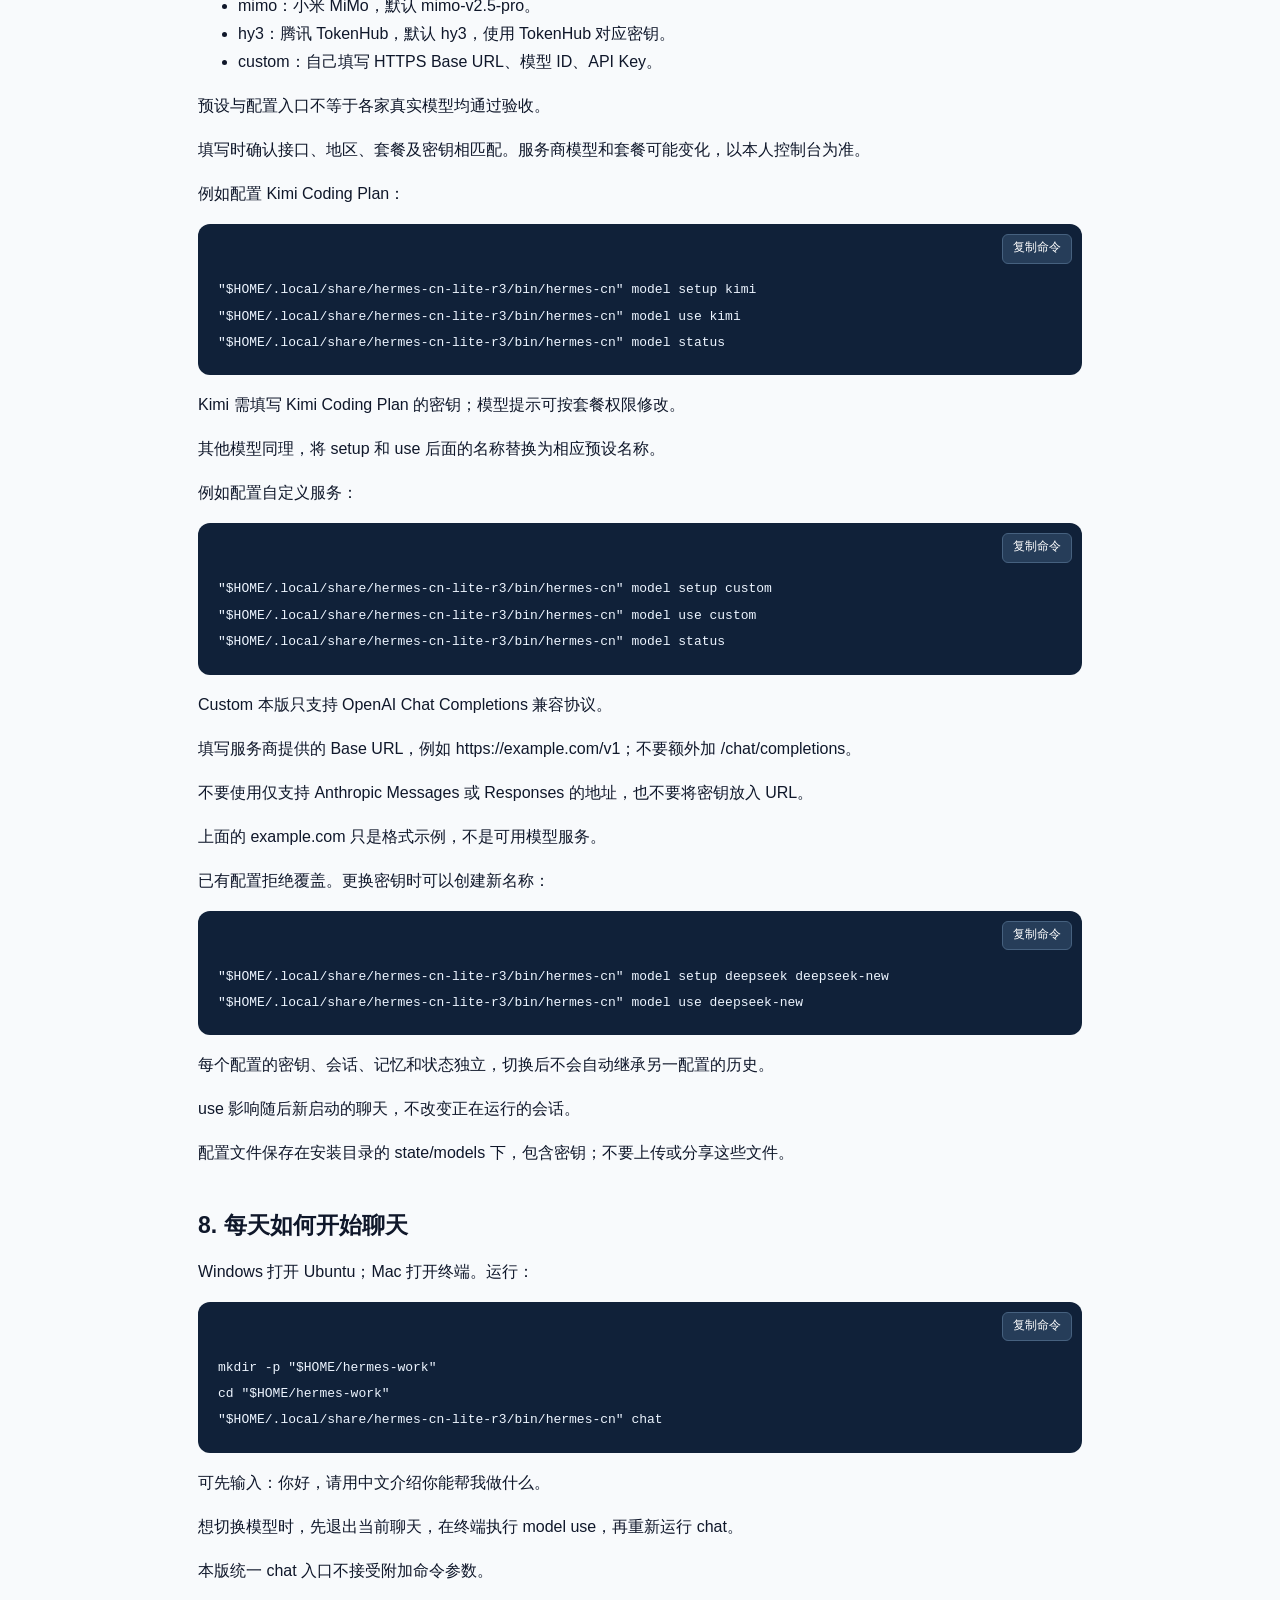
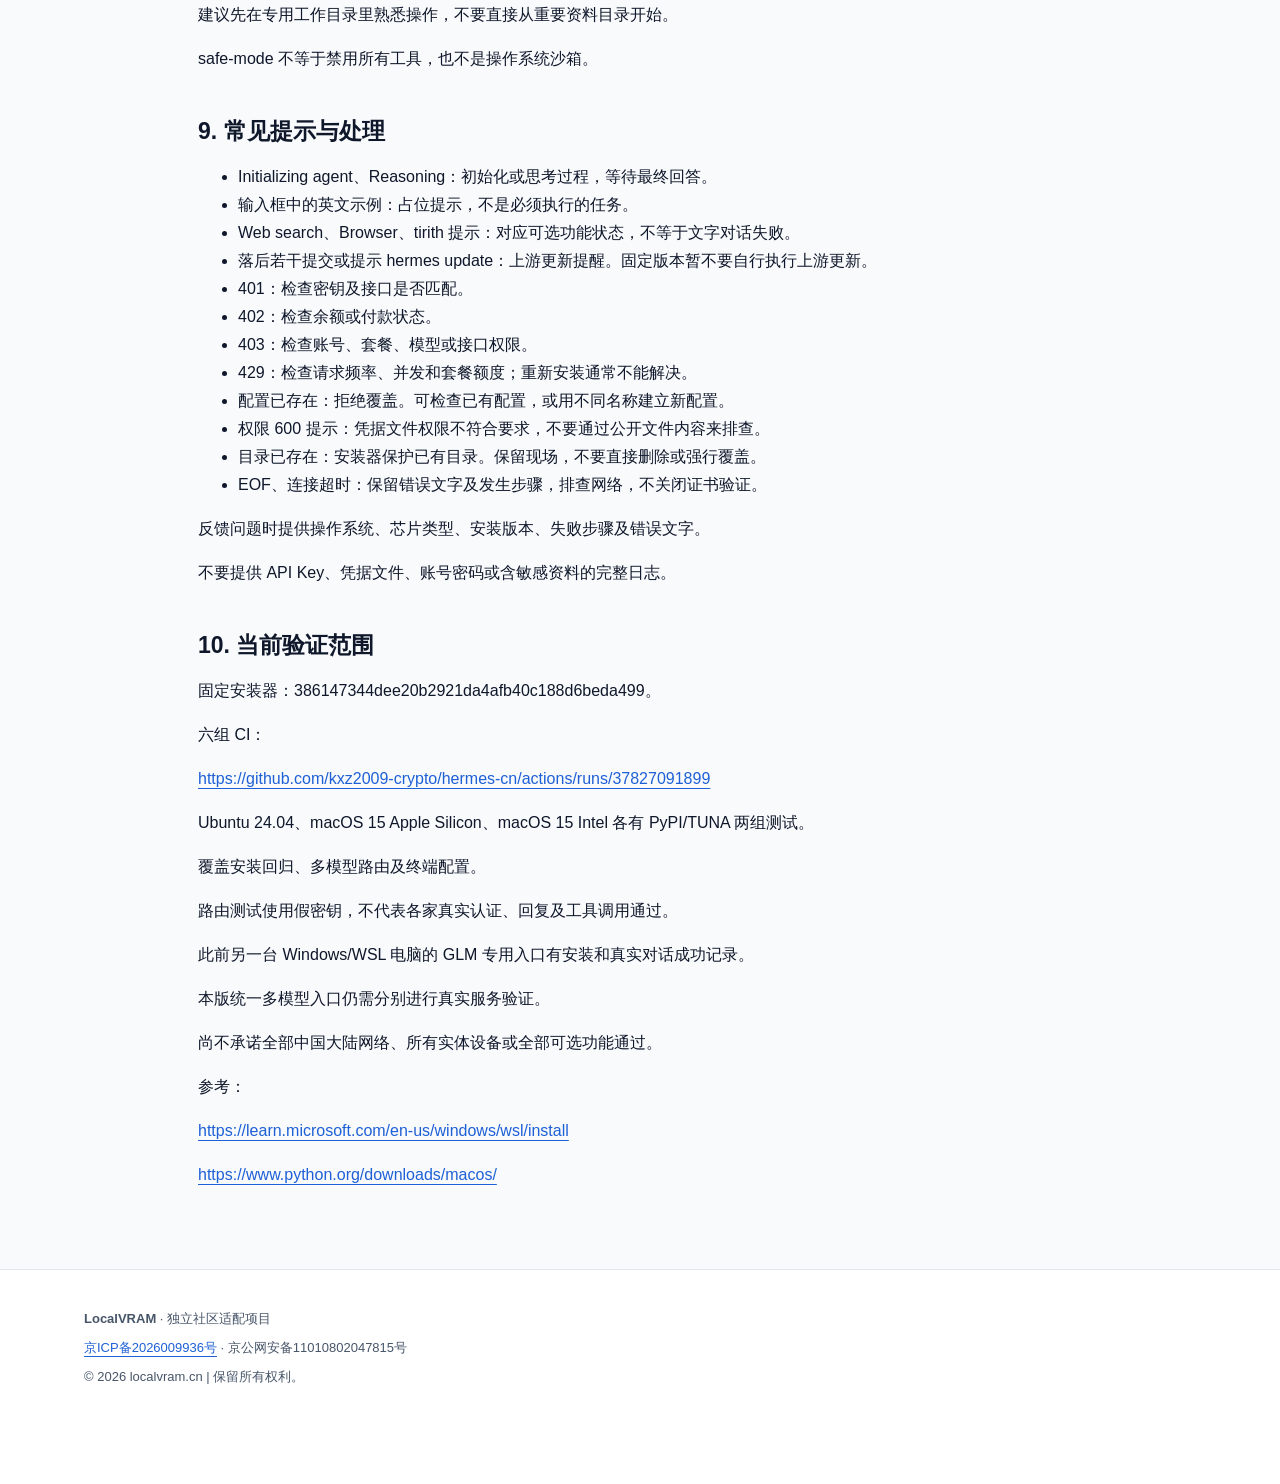
==== commit 241b3d9e: "docs: complete truncated community-project sentence in guide" ====
--- a/site/guide.html
+++ b/site/guide.html
@@ -17,7 +17,7 @@
 
 <p>下载说明：支持国内网络下载安装，已完成 Windows／WSL 实机安装及 DeepSeek 对话验证。</p><a href="/">返回首页</a>
 <h1>LocalVRAM · Hermes 多模型安装指南</h1><details class="guide-toc" id="guide-toc" open><summary>安装指南目录</summary><ol><li><a href="#chapter-1">1. 建议安装门槛</a></li><li><a href="#chapter-2">2. Windows：准备 Ubuntu</a></li><li><a href="#chapter-3">3. Mac：准备终端</a></li><li><a href="#chapter-4">4. 网络与账号</a></li><li><a href="#chapter-5">5. 安装多模型版</a></li><li><a href="#chapter-6">6. 第一次配置模型：以 DeepSeek 为例</a></li><li><a href="#chapter-7">7. 配置其他模型</a></li><li><a href="#chapter-8">8. 每天如何开始聊天</a></li><li><a href="#chapter-9">9. 常见提示与处理</a></li><li><a href="#chapter-10">10. 当前验证范围</a></li></ol></details>
-<p>本项目是独立社区适配项目，</p>
+<p>本项目是独立社区适配项目。</p>
 <h2 id="chapter-1">1. 建议安装门槛</h2>
 <p>以下为本项目主动提高的配置门槛，不是 Hermes 官方最低配置，也不是性能测试结论。</p>
 <ul>
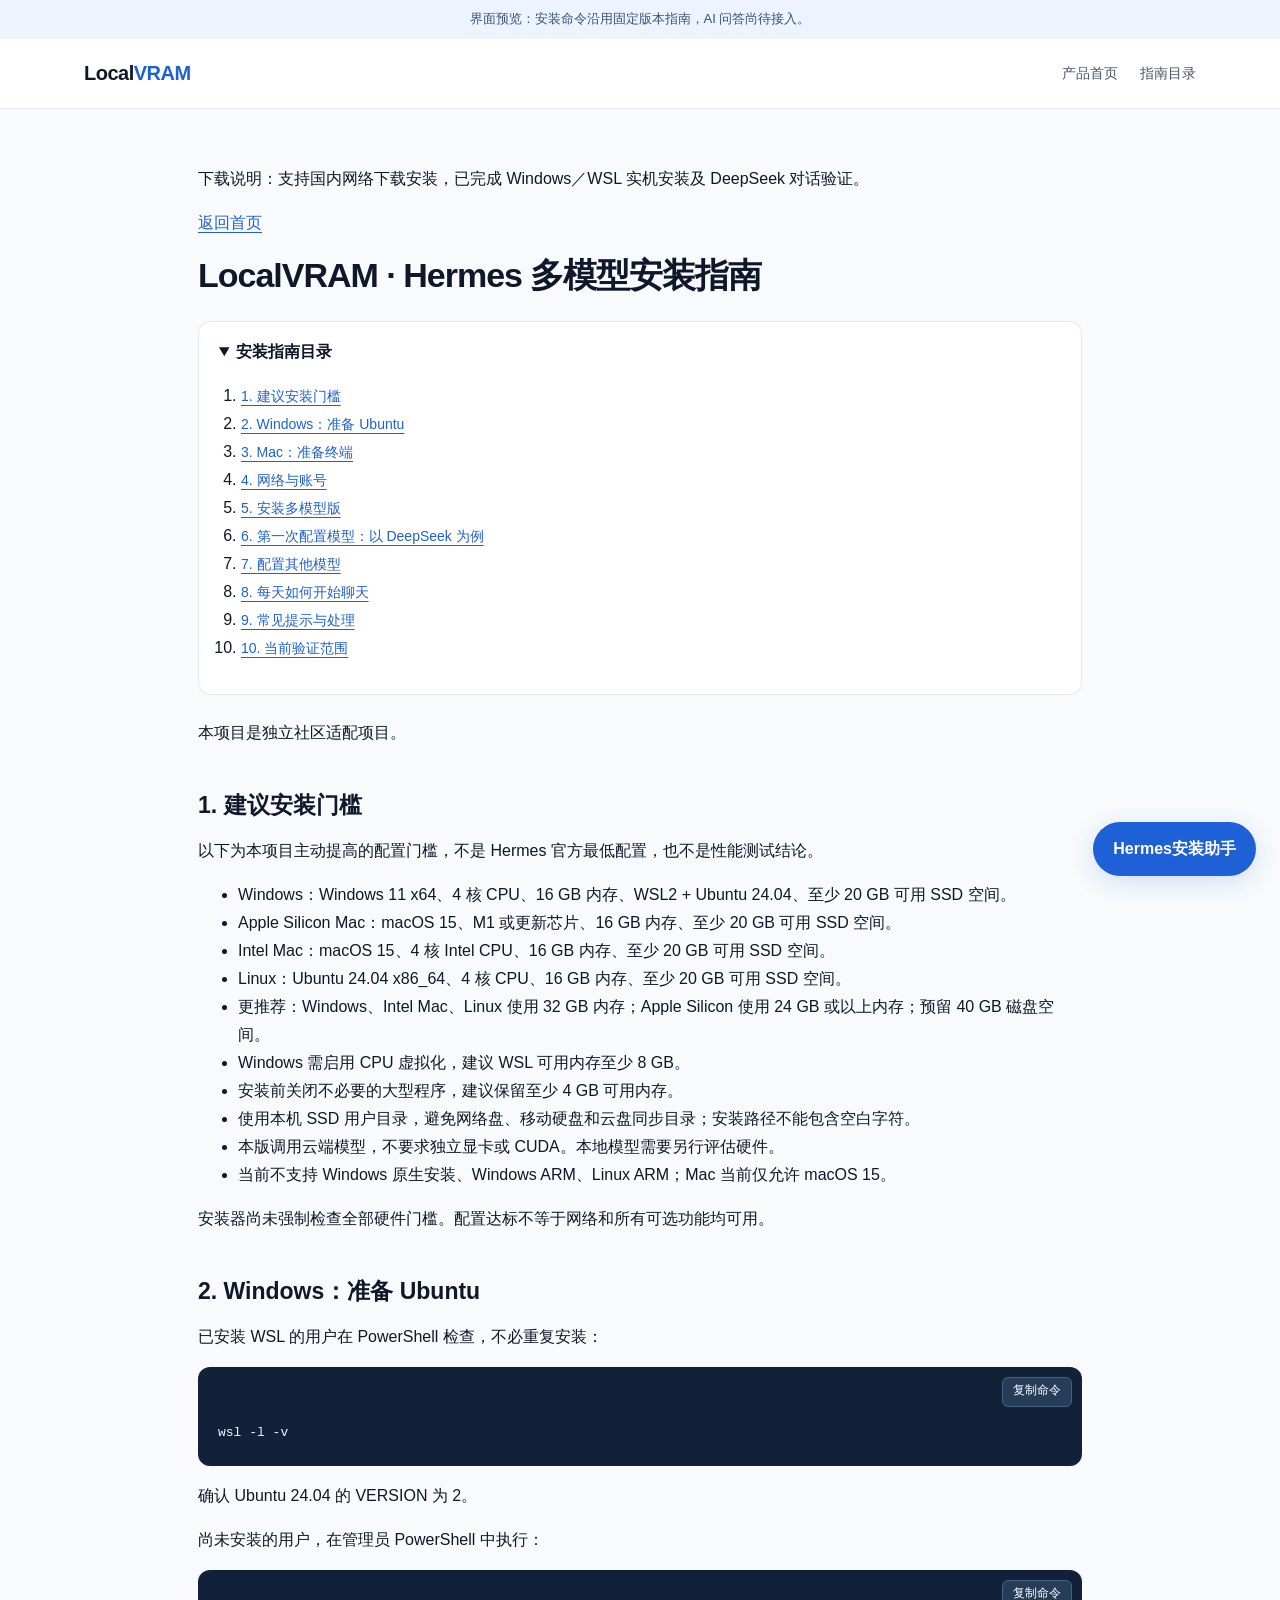
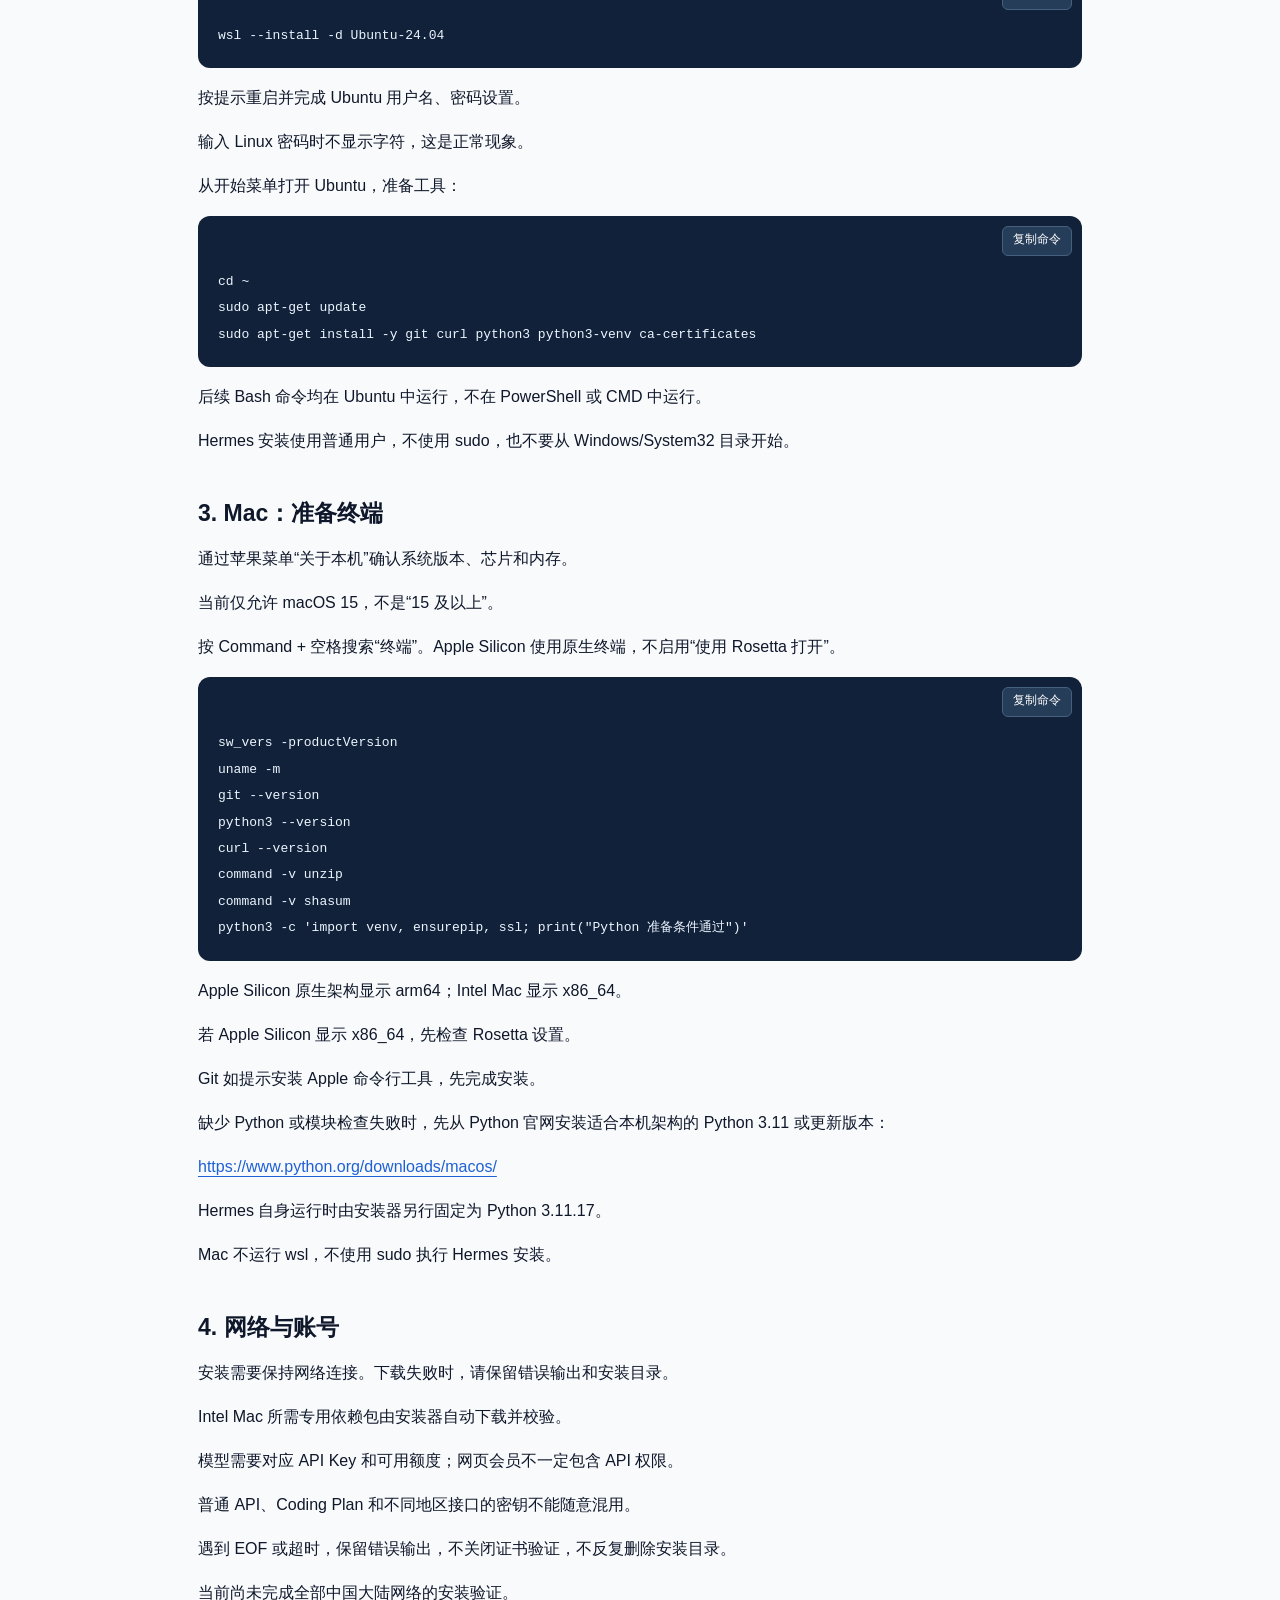
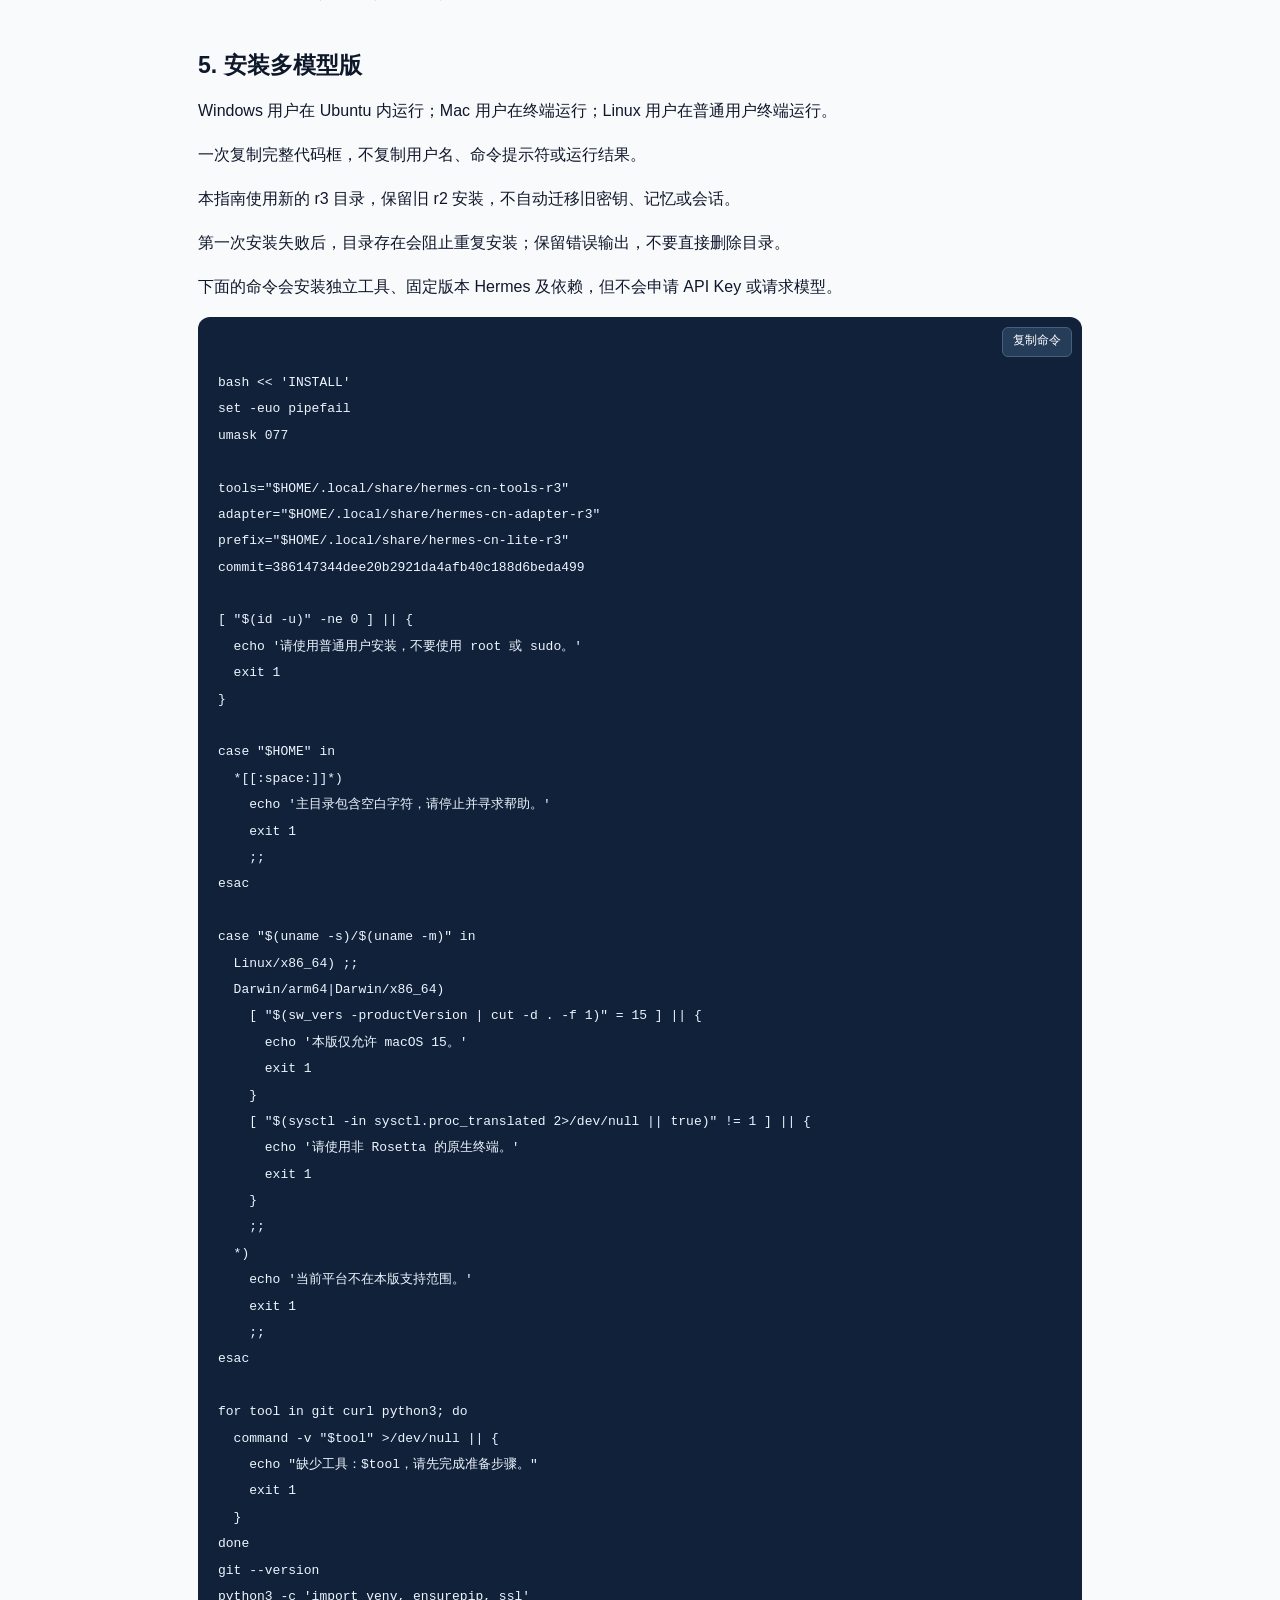
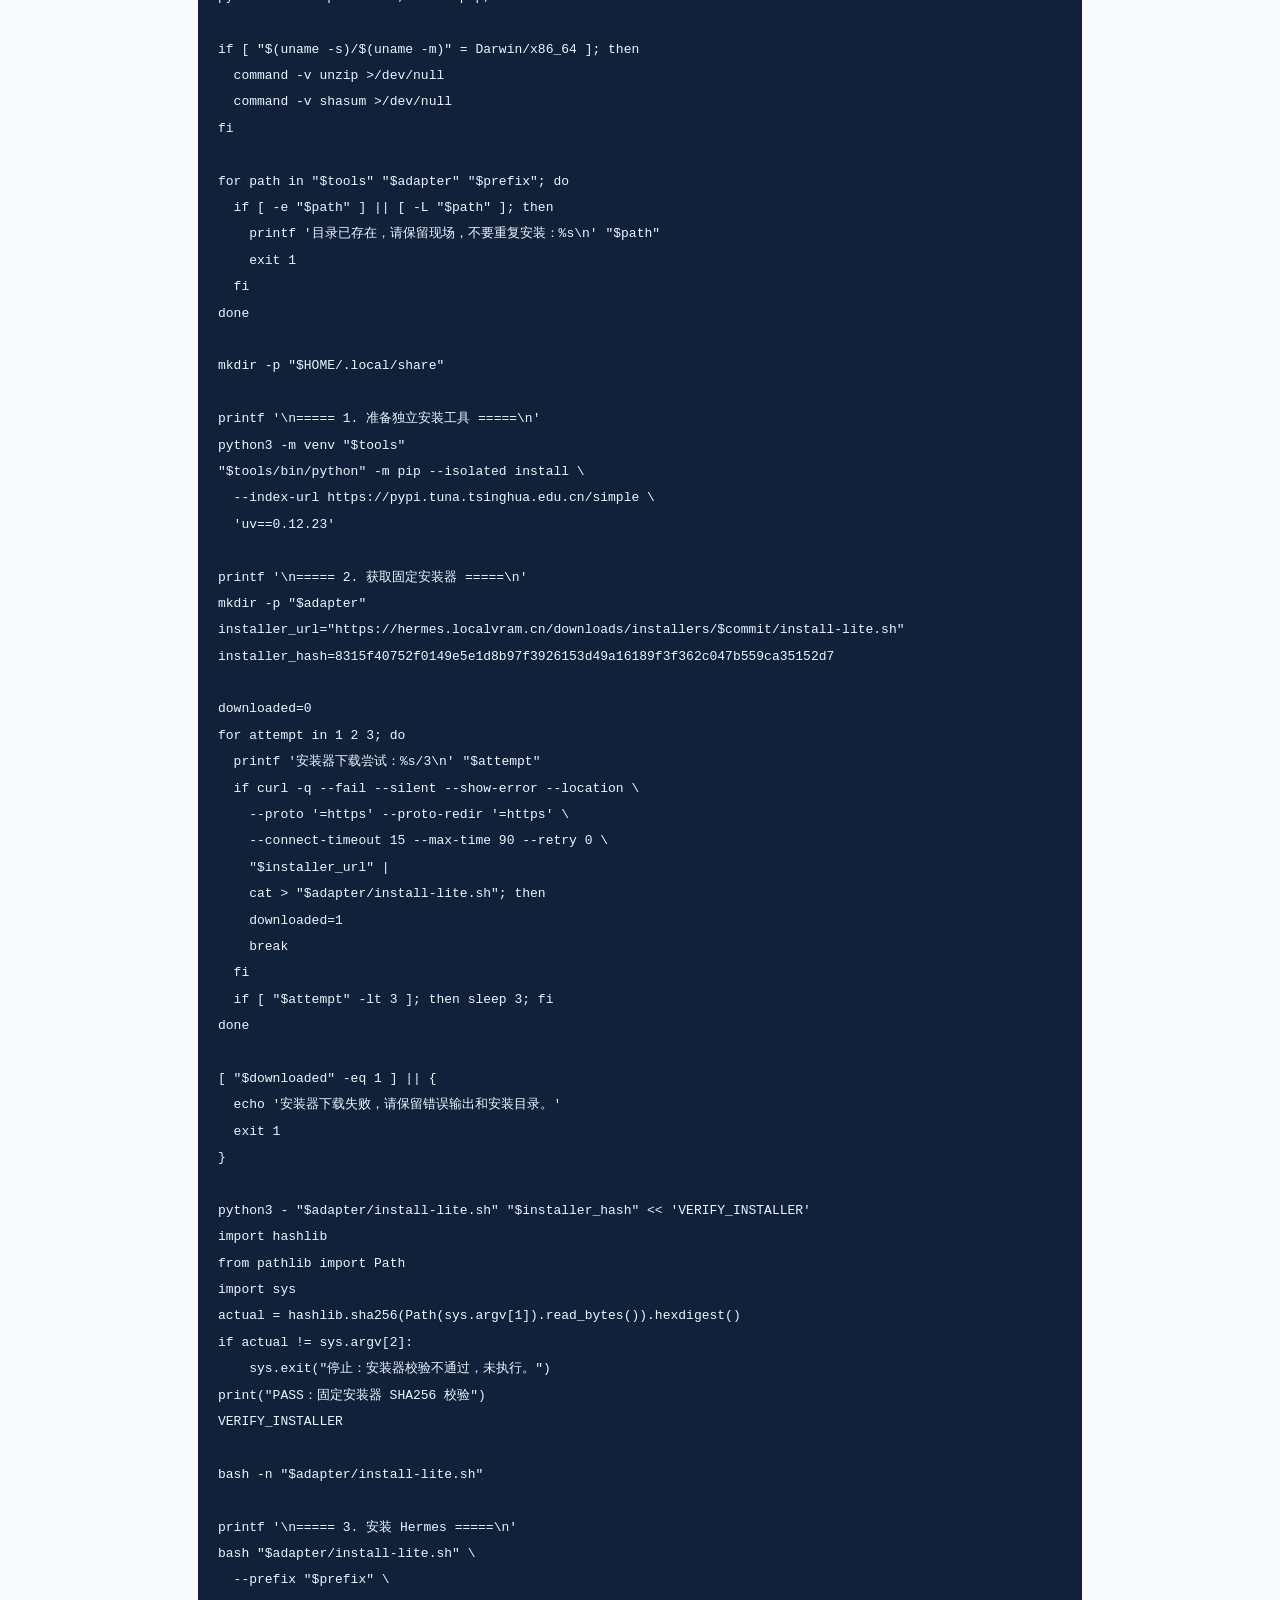
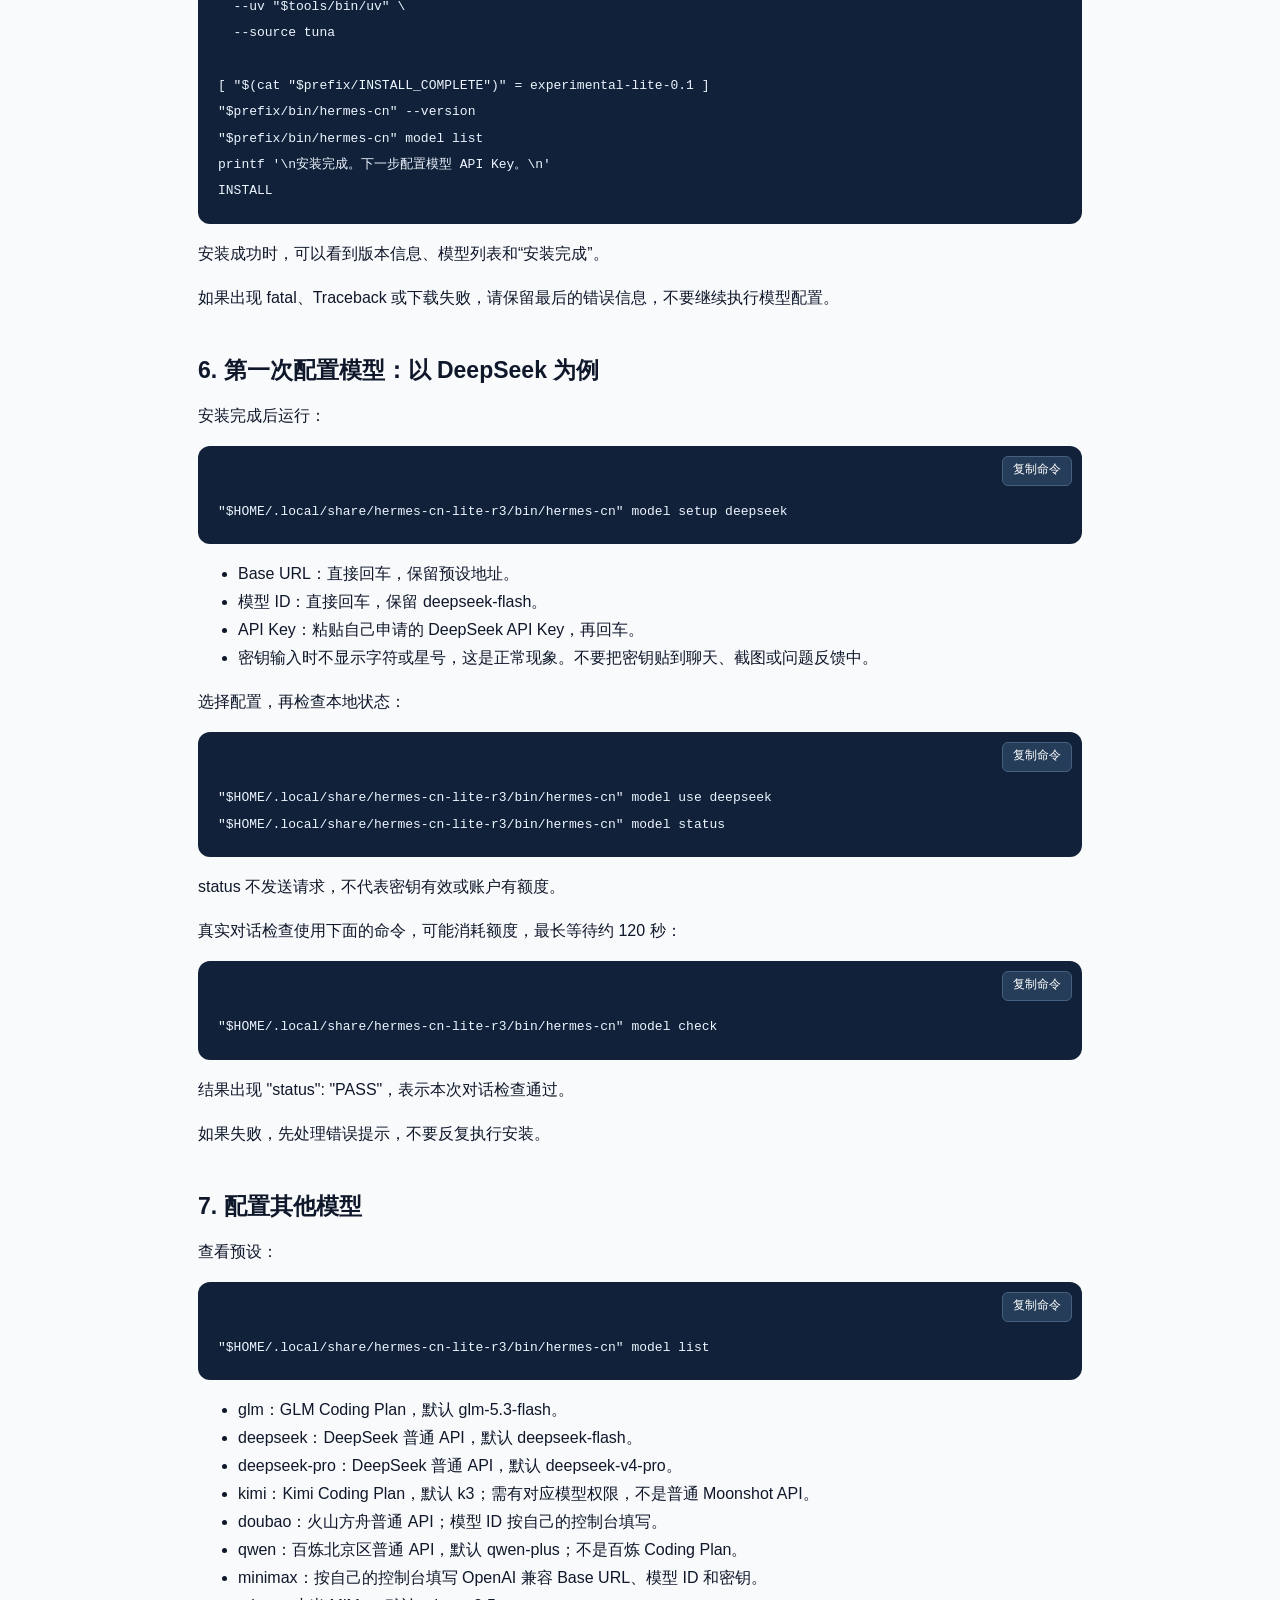
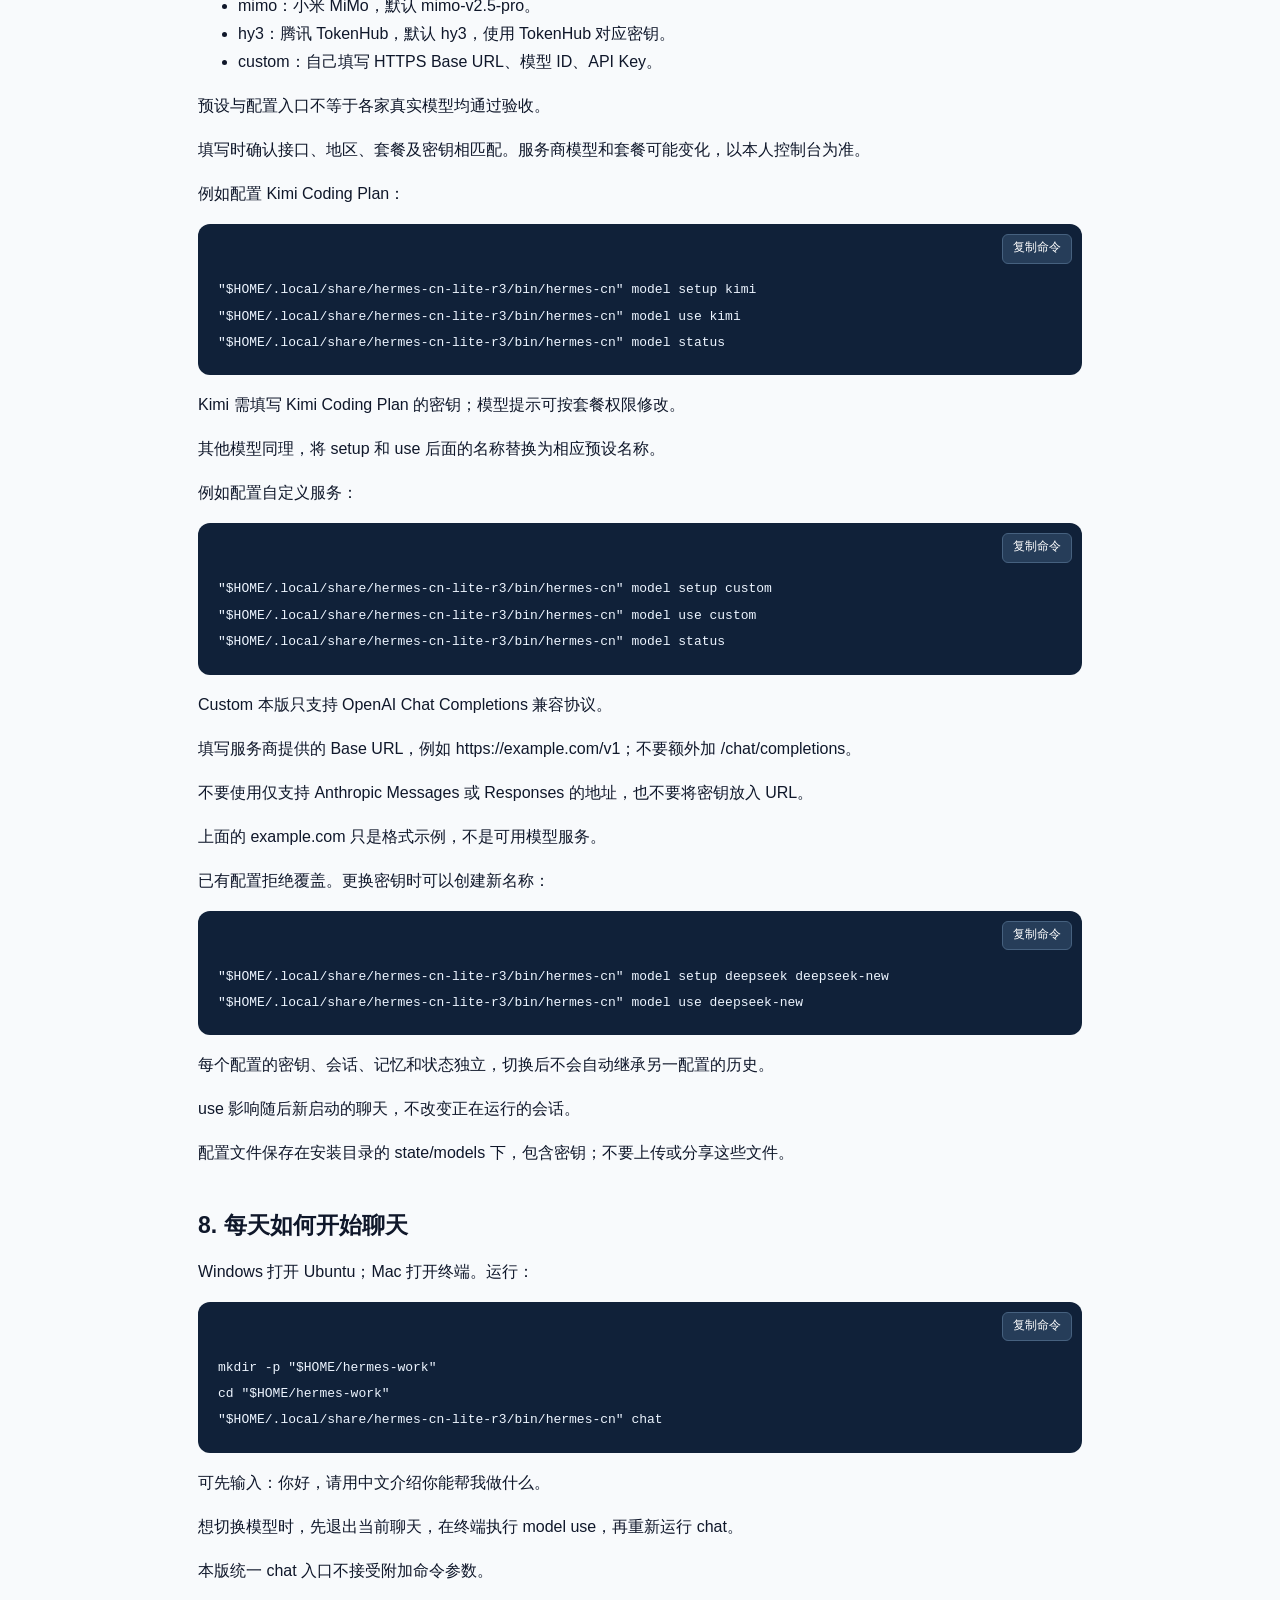
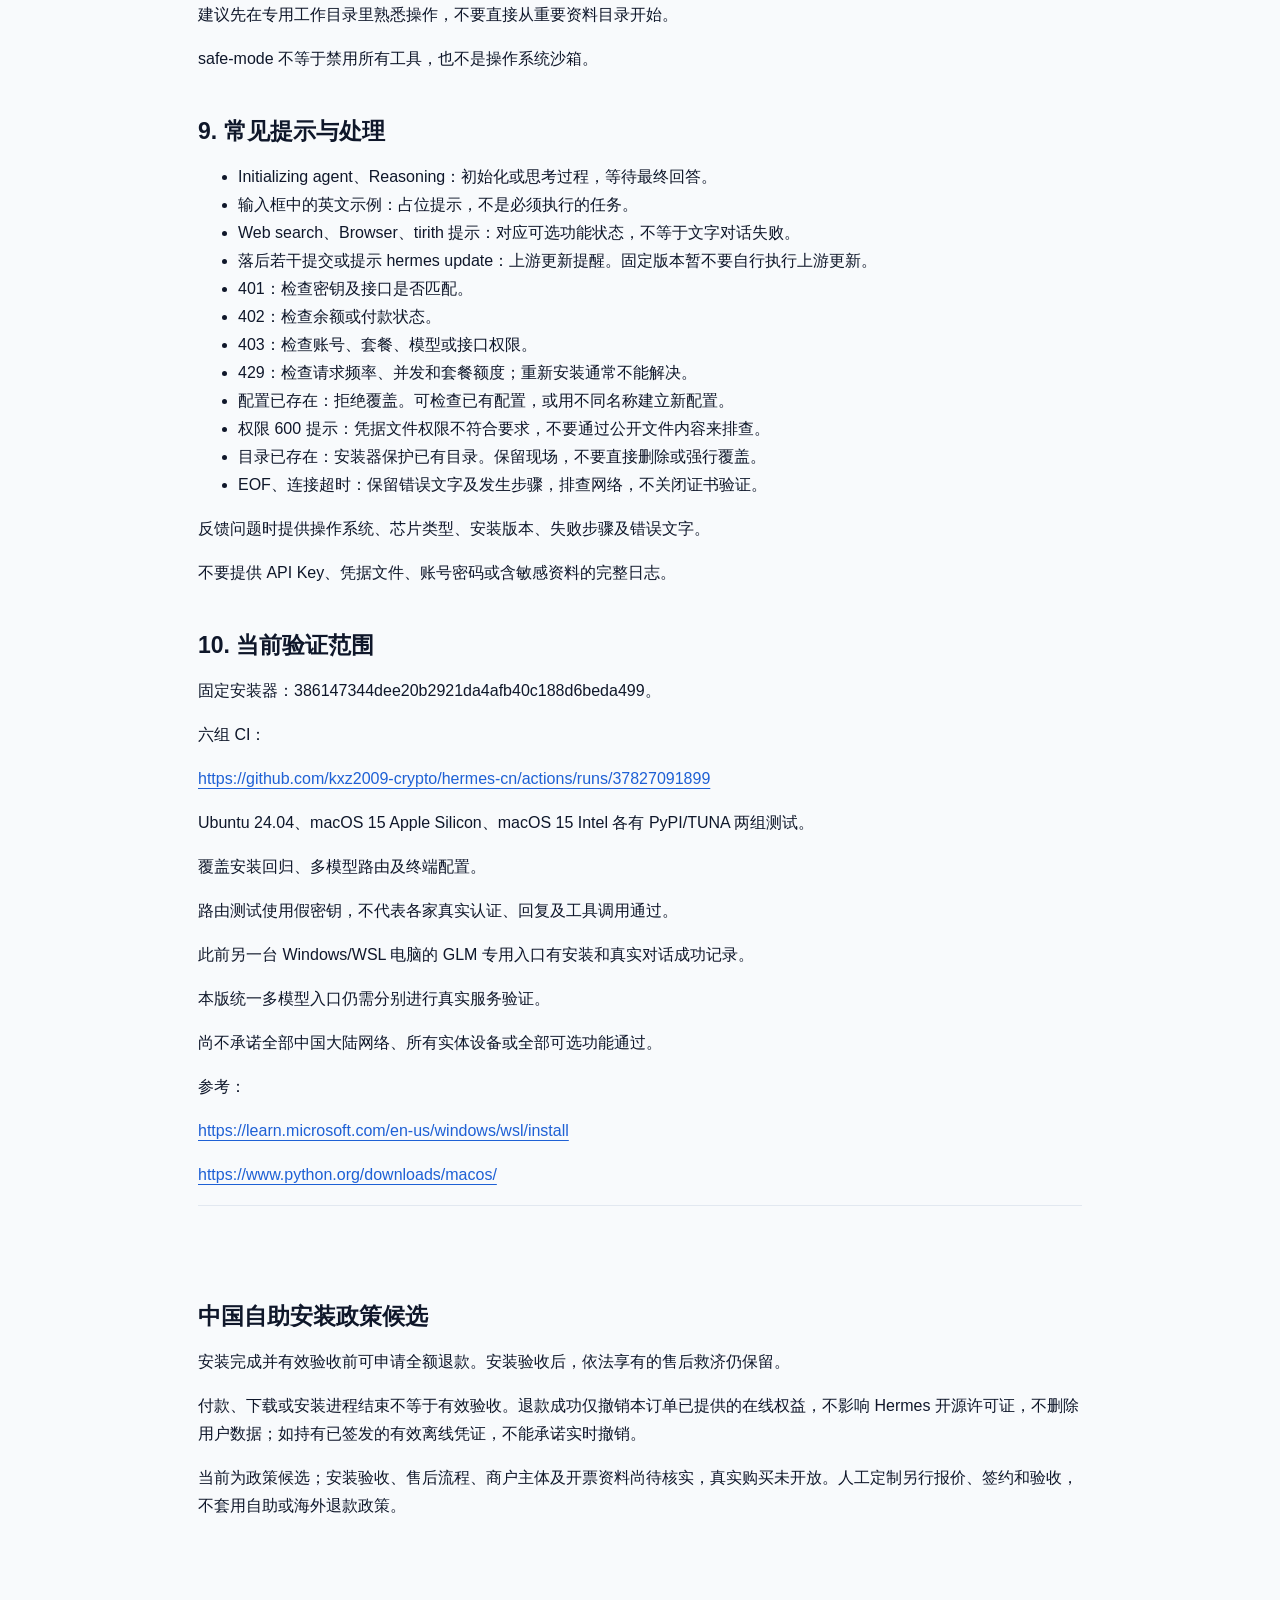
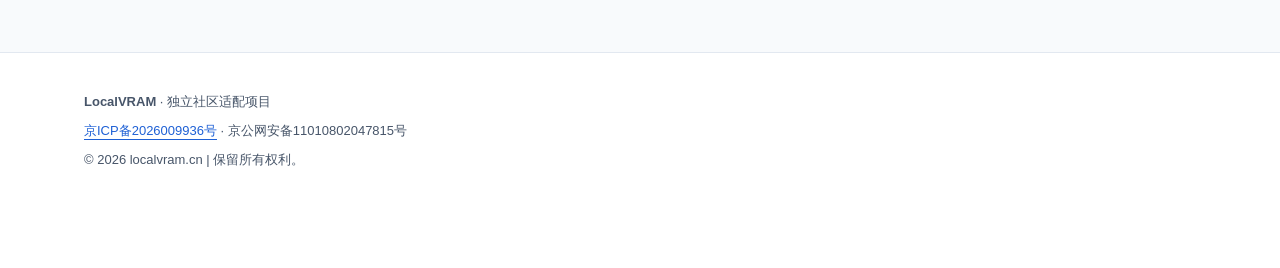
==== commit 9fd5279f: "Align China refund candidate wording and optional reason on main baseline" ====
--- a/site/guide.html
+++ b/site/guide.html
@@ -304,6 +304,7 @@
 <p><a href="https://learn.microsoft.com/en-us/windows/wsl/install">https://learn.microsoft.com/en-us/windows/wsl/install</a></p>
 <p><a href="https://www.python.org/downloads/macos/">https://www.python.org/downloads/macos/</a></p>
 
+<section class="section" id="cn-policy-candidate"><h2>中国自助安装政策候选</h2><p>安装完成并有效验收前可申请全额退款。安装验收后，依法享有的售后救济仍保留。</p><p>付款、下载或安装进程结束不等于有效验收。退款成功仅撤销本订单已提供的在线权益，不影响 Hermes 开源许可证，不删除用户数据；如持有已签发的有效离线凭证，不能承诺实时撤销。</p><p>当前为政策候选；安装验收、售后流程、商户主体及开票资料尚待核实，真实购买未开放。人工定制另行报价、签约和验收，不套用自助或海外退款政策。</p></section>
 </main>
 <footer class="footer"><div class="footer-inner">
 <p><strong>LocalVRAM</strong> · 独立社区适配项目</p>
